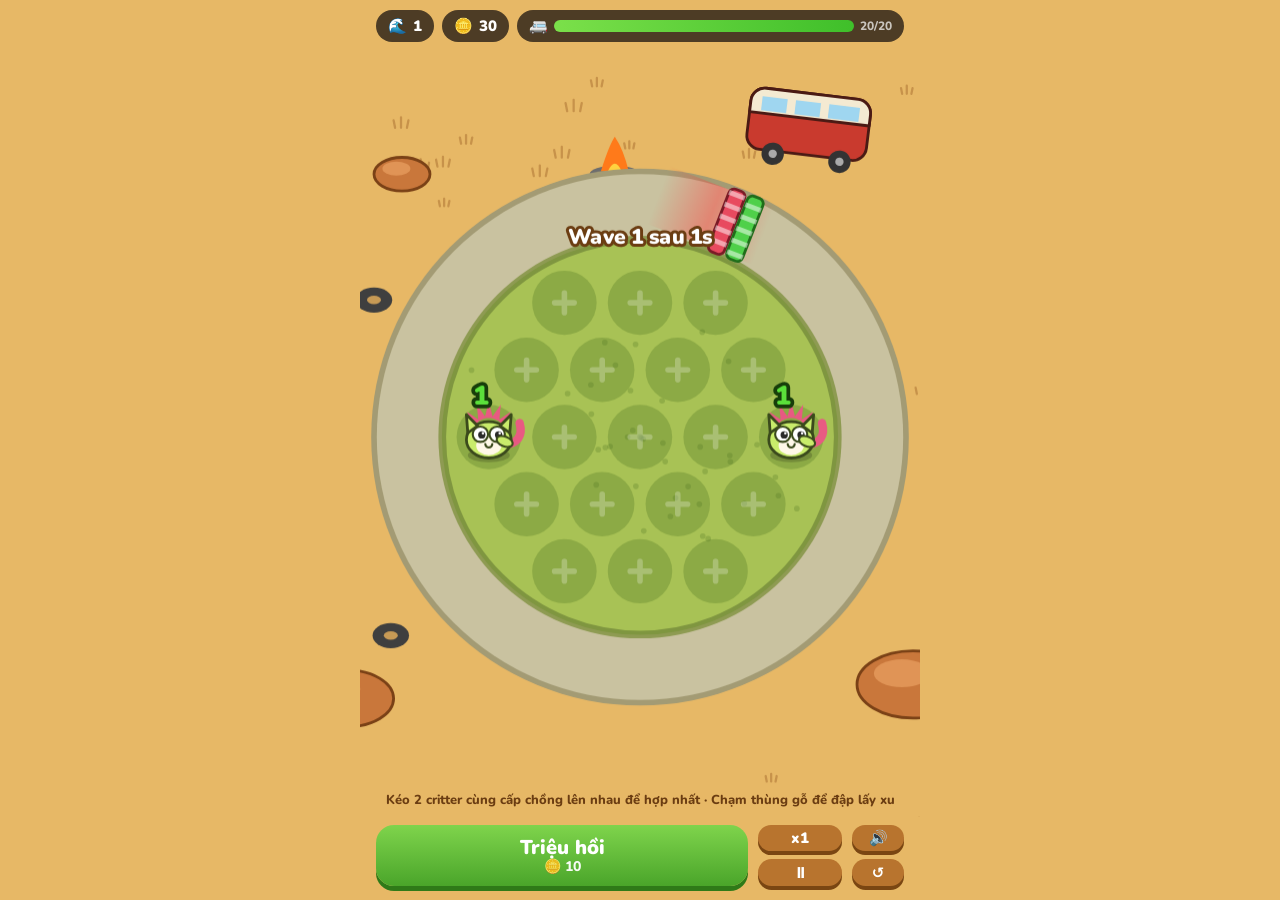
==== game/critter-defense.html @ efd1712e "Add Critter Defense merge tower-defense game Co-Authored-By: Claude Opus 5.5 <noreply@anthropic.com>" ====
<!doctype html>
<html lang="vi">
<head>
<meta charset="UTF-8" />
<meta name="viewport" content="width=device-width, initial-scale=1.0, maximum-scale=1.0, user-scalable=no" />
<title>Critter Defense</title>
<link rel="preconnect" href="https://fonts.googleapis.com">
<link rel="preconnect" href="https://fonts.gstatic.com" crossorigin>
<link href="https://fonts.googleapis.com/css2?family=Nunito:wght@700;800;900&display=swap" rel="stylesheet">
<style>
:root{
  --sand:#e7b866; --ink:#2b2118; --panel:#fff6e3; --green:#5fbf3a; --green-d:#3e8f22;
  --red:#e2474f; --gold:#ffcf3f; color-scheme:light;
}
*{box-sizing:border-box; -webkit-tap-highlight-color:transparent}
html,body{margin:0; height:100%; overflow:hidden; background:var(--sand); color:var(--ink);
  font-family:'Nunito',system-ui,-apple-system,'Segoe UI',sans-serif; user-select:none; -webkit-user-select:none}
#app{display:flex; flex-direction:column; height:100%; max-width:560px; margin:0 auto}
header{display:flex; align-items:center; gap:8px; padding:10px 16px 6px}
.pill{background:rgba(43,33,24,.82); color:#fff; border-radius:999px; padding:6px 12px;
  font-weight:900; font-size:15px; display:flex; align-items:center; gap:6px; white-space:nowrap}
.pill small{font-weight:800; opacity:.7; font-size:12px}
.gate{flex:1; min-width:0}
.bar{height:12px; flex:1; border-radius:6px; background:#5b2328; overflow:hidden; min-width:40px}
.bar i{display:block; height:100%; background:linear-gradient(90deg,#7be04a,#3fbf2a); transition:width .2s}
.iconbtn{border:0; background:rgba(43,33,24,.82); color:#fff; font:inherit; font-weight:900; font-size:15px;
  border-radius:999px; height:34px; min-width:40px; padding:0 10px; cursor:pointer}
#wrap{flex:1; position:relative; min-height:0}
canvas{position:absolute; inset:0; width:100%; height:100%; touch-action:none; display:block}
#banner{position:absolute; left:0; right:0; top:8px; text-align:center; pointer-events:none;
  font-weight:900; font-size:26px; color:#fff; text-shadow:0 3px 0 #6b3d12, 0 0 12px rgba(0,0,0,.25);
  opacity:0; transition:opacity .3s}
footer{display:flex; gap:10px; padding:8px 16px 14px; align-items:stretch}
#summon{flex:1; border:0; border-radius:18px; padding:12px; cursor:pointer; font:inherit; color:#fff;
  background:linear-gradient(#7fd44c,#4aa52a); box-shadow:0 5px 0 #2f7a18; font-weight:900; font-size:20px;
  display:flex; flex-direction:column; align-items:center; line-height:1.1}
#summon small{font-size:14px; font-weight:800; opacity:.95}
#summon:active{transform:translateY(3px); box-shadow:0 2px 0 #2f7a18}
#summon:disabled{filter:grayscale(.7) brightness(.9); cursor:not-allowed}
.side{display:flex; flex-direction:column; gap:8px; width:84px}
.side button{flex:1; border:0; border-radius:14px; font:inherit; font-weight:900; font-size:15px; color:#fff;
  background:#b8742e; box-shadow:0 4px 0 #7a4612; cursor:pointer}
.side button:active{transform:translateY(2px); box-shadow:0 2px 0 #7a4612}
#over{position:absolute; inset:0; display:none; align-items:center; justify-content:center; background:rgba(30,18,8,.55)}
#over .card{background:var(--panel); border-radius:22px; padding:24px 28px; text-align:center; max-width:300px;
  box-shadow:0 8px 0 #b8742e}
#over h2{margin:0 0 6px; font-size:28px}
#over p{margin:4px 0; font-weight:800}
#over button{margin-top:14px; border:0; border-radius:14px; padding:12px 24px; font:inherit; font-weight:900;
  font-size:18px; color:#fff; background:linear-gradient(#7fd44c,#4aa52a); box-shadow:0 4px 0 #2f7a18; cursor:pointer}
#help{position:absolute; left:16px; right:16px; bottom:8px; text-align:center; font-weight:800; font-size:13px;
  color:#6b3d12; pointer-events:none}
</style>
</head>
<body>
<div id="app">
  <header>
    <div class="pill">🌊 <span id="wave">1</span></div>
    <div class="pill">🪙 <span id="coins">0</span></div>
    <div class="pill gate">🚐 <div class="bar"><i id="gatebar"></i></div><small id="gatetxt"></small></div>
  </header>
  <div id="wrap">
    <canvas id="cv"></canvas>
    <div id="banner"></div>
    <div id="help">Kéo 2 critter cùng cấp chồng lên nhau để hợp nhất · Chạm thùng gỗ để đập lấy xu</div>
    <div id="over"><div class="card">
      <h2>Thua rồi! 🧟</h2>
      <p>Trụ được tới wave <span id="ow">1</span></p>
      <p>Kỷ lục: wave <span id="ob">1</span></p>
      <button id="again">Chơi lại</button>
    </div></div>
  </div>
  <footer>
    <button id="summon">Triệu hồi<small>🪙 <span id="cost">10</span></small></button>
    <div class="side">
      <button id="speed">x1</button>
      <button id="pause">⏸</button>
    </div>
    <div class="side" style="width:52px">
      <button id="sound">🔊</button>
      <button id="restart" title="Chơi lại">↺</button>
    </div>
  </footer>
</div>
<script>
(() => {
// ---------- world layout ----------
const W = 400, H = 430, CX = 200, CY = 218;
const TR = 166, TW = 44, GR = 140;            // track radius / width, grass radius
const A0 = -Math.PI / 2 - 0.05;               // zombies enter here (top, left of gate)
const LAP = TR * (2 * Math.PI - 0.42);        // distance until they reach the gate
const GATE_A = A0 - LAP / TR;
const SLOT_R = 23, MAXL = 15;
const SLOTS = [];
[3, 4, 5, 4, 3].forEach((n, r) => {
  for (let i = 0; i < n; i++) SLOTS.push({ x: CX + (i - (n - 1) / 2) * 54, y: CY + (r - 2) * 48 });
});

const cv = document.getElementById('cv'), ctx = cv.getContext('2d');
const $ = id => document.getElementById(id);
let scale = 1, ox = 0, oy = 0, dpr = 1;

function resize() {
  const r = $('wrap').getBoundingClientRect();
  dpr = Math.min(window.devicePixelRatio || 1, 2);
  cv.width = r.width * dpr; cv.height = r.height * dpr;
  scale = Math.min(r.width / W, r.height / H);
  ox = (r.width - W * scale) / 2; oy = (r.height - H * scale) / 2;
}
window.addEventListener('resize', resize);

// ---------- decorations (static) ----------
const rnd = (a, b) => a + Math.random() * (b - a);
const tufts = [];
for (let i = 0; i < 160; i++) {
  const x = rnd(-250, 650), y = rnd(-350, 780);
  if (Math.hypot(x - CX, y - CY) < TR + TW / 2 + 8) continue;
  tufts.push({ x, y, s: rnd(.7, 1.2) });
}
const grassDots = [];
for (let i = 0; i < 40; i++) {
  const a = rnd(0, 7), d = rnd(0, GR - 10);
  grassDots.push({ x: CX + Math.cos(a) * d, y: CY + Math.sin(a) * d });
}

// ---------- sound ----------
let actx = null, muted = false;
try { muted = localStorage.getItem('cd-muted') === '1'; } catch (e) {}
function beep(f, dur = .08, type = 'square', vol = .05, slide = 0) {
  if (muted) return;
  try {
    actx = actx || new (window.AudioContext || window.webkitAudioContext)();
    const o = actx.createOscillator(), g = actx.createGain(), t = actx.currentTime;
    o.type = type; o.frequency.setValueAtTime(f, t);
    if (slide) o.frequency.exponentialRampToValueAtTime(Math.max(40, f + slide), t + dur);
    g.gain.setValueAtTime(vol, t); g.gain.exponentialRampToValueAtTime(.0001, t + dur);
    o.connect(g).connect(actx.destination); o.start(t); o.stop(t + dur);
  } catch (e) {}
}

// ---------- state ----------
let S, best = 0;
try { best = +localStorage.getItem('cd-best') || 0; } catch (e) {}

function newGame() {
  S = {
    wave: 0, coins: 30, gate: 20, gateMax: 20, summons: 0, grid: Array(SLOTS.length).fill(null),
    zombies: [], leeks: [], parts: [], texts: [], queue: [], spawnT: 0, breakT: 2, over: false,
    paused: false, speed: S ? S.speed : 1, shake: 0, time: 0
  };
  // two starter critters
  S.grid[7] = critter(1); S.grid[11] = critter(1);
  $('over').style.display = 'none';
  $('pause').textContent = '⏸';
  hud();
}
const critter = lvl => ({ type: 'c', lvl, cd: rnd(0, .5), bounce: 0, throwT: 0, pop: 1 });
const summonCost = () => 10 + S.summons * 3;
const critDmg = l => Math.round(Math.pow(2.25, l - 1));
const critRate = l => Math.max(.4, .85 - .03 * l);
const critRange = l => 175 + l * 6;

function fmt(n) {
  n = Math.ceil(n);
  if (n < 1000) return '' + n;
  if (n < 1e6) return (n / 1000).toFixed(n < 1e4 ? 1 : 0).replace(/\.0$/, '') + 'K';
  return (n / 1e6).toFixed(1).replace(/\.0$/, '') + 'M';
}

// ---------- waves ----------
function zHp(w) { return Math.max(1, Math.round(1 + (w - 1) * 1.1 + .12 * w * w + Math.pow(1.12, w) - 1.12)); }
function makeZombie(kind, w) {
  const h = zHp(w);
  const k = {
    walk: { hp: h, spd: 38, r: 1, gold: 1 },
    run: { hp: Math.ceil(h * .7), spd: 62, r: .95, gold: 1 },
    tank: { hp: h * 3, spd: 27, r: 1.15, gold: 3 },
    boss: { hp: h * 16, spd: 20, r: 1.6, gold: 15 }
  }[kind];
  return { kind, hp: k.hp, max: k.hp, pend: 0, spd: k.spd, d: 0, r: k.r, flash: 0, step: rnd(0, 6),
    gold: Math.max(1, Math.round(k.gold * (1 + h * .45))), dmg: kind === 'boss' ? 6 : kind === 'tank' ? 2 : 1 };
}
function startWave() {
  S.wave++;
  const w = S.wave, n = Math.min(6 + w * 2, 44), q = [];
  for (let i = 0; i < n; i++) {
    let k = 'walk';
    const r = Math.random();
    if (w >= 2 && r < .28) k = 'run';
    else if (w >= 3 && r < .28 + Math.min(.25, w * .02)) k = 'tank';
    q.push(k);
  }
  if (w % 5 === 0) q.push('boss');
  S.queue = q; S.spawnT = 0;
  // maybe a barrel
  if (w >= 2 && Math.random() < .45 && !S.grid.some(c => c && c.type === 'b')) {
    const empty = S.grid.map((c, i) => c ? -1 : i).filter(i => i >= 0);
    if (empty.length > 2) {
      const i = empty[Math.floor(Math.random() * empty.length)];
      const hp = 4 + w;
      S.grid[i] = { type: 'b', hp, max: hp, gold: 8 + w * 4, shake: 0, pop: 1 };
    }
  }
  banner(w % 5 === 0 ? `Wave ${w} · BOSS!` : `Wave ${w}`);
  hud();
}
let bannerT = 0;
function banner(t) { $('banner').textContent = t; $('banner').style.opacity = 1; bannerT = 1.6; }

// ---------- geometry ----------
function zPos(z) {
  const a = A0 - z.d / TR;
  const lane = Math.sin(z.step * .7) * 3;
  return { x: CX + Math.cos(a) * (TR + lane), y: CY + Math.sin(a) * (TR + lane), a };
}
function slotAt(x, y) {
  for (let i = 0; i < SLOTS.length; i++) if (Math.hypot(SLOTS[i].x - x, SLOTS[i].y - y) < SLOT_R + 6) return i;
  return -1;
}

// ---------- update ----------
function update(dt) {
  S.time += dt;
  if (bannerT > 0 && (bannerT -= dt) <= 0) $('banner').style.opacity = 0;
  if (S.shake > 0) S.shake = Math.max(0, S.shake - dt * 20);

  // waves
  if (S.queue.length) {
    S.spawnT -= dt;
    if (S.spawnT <= 0) {
      const k = S.queue.shift();
      S.zombies.push(makeZombie(k, S.wave));
      S.spawnT = Math.max(.42, 1.05 - S.wave * .02) * (k === 'tank' || k === 'boss' ? 1.5 : 1);
    }
  } else if (!S.zombies.length) {
    if (S.breakT <= 0) S.breakT = S.wave === 0 ? 2 : 3;
    S.breakT -= dt;
    if (S.breakT <= 0) startWave();
  }

  // zombies
  for (const z of S.zombies) {
    z.d += z.spd * dt; z.step += dt * z.spd / 9; z.flash = Math.max(0, z.flash - dt * 6);
    if (z.d >= LAP) {
      z.dead = true; S.gate -= z.dmg; S.shake = 6; beep(90, .25, 'sawtooth', .07, -40);
      const p = zPos(z); text(p.x, p.y - 20, '-' + z.dmg + '♥', '#ff5560');
      if (S.gate <= 0) { S.gate = 0; gameOver(); }
      hud();
    }
  }

  // keep them in a queue instead of stacking on top of each other
  S.zombies.sort((a, b) => b.d - a.d);
  for (let i = 1; i < S.zombies.length; i++) {
    const a = S.zombies[i - 1], z = S.zombies[i];
    if (!a.dead) z.d = Math.min(z.d, a.d - 13 * (a.r + z.r));
  }

  // critters
  S.grid.forEach((c, i) => {
    if (!c) return;
    c.pop = Math.max(0, c.pop - dt * 3);
    if (c.type === 'b') { c.shake = Math.max(0, c.shake - dt * 8); return; }
    c.bounce = Math.max(0, c.bounce - dt * 5); c.throwT = Math.max(0, c.throwT - dt * 4);
    if (drag && drag.from === i) return;
    c.cd -= dt;
    if (c.cd > 0) return;
    const s = SLOTS[i], rg = critRange(c.lvl);
    let best = null;
    for (const z of S.zombies) {
      if (z.dead || z.hp - z.pend <= 0) continue;
      const p = zPos(z);
      if (Math.hypot(p.x - s.x, p.y - s.y) > rg) continue;
      if (!best || z.d > best.d) best = z;
    }
    if (!best) { c.cd = .1; return; }
    const dmg = critDmg(c.lvl);
    best.pend += dmg;
    S.leeks.push({ x: s.x + 10, y: s.y - 14, t: best, dmg, rot: rnd(0, 6), lvl: c.lvl, tx: 0, ty: 0 });
    c.cd = critRate(c.lvl); c.throwT = 1; c.bounce = 1;
    beep(520 + c.lvl * 30, .04, 'triangle', .025);
  });

  // leeks
  for (const l of S.leeks) {
    if (!l.t.dead) { const p = zPos(l.t); l.tx = p.x; l.ty = p.y - 14 * l.t.r; }
    const dx = l.tx - l.x, dy = l.ty - l.y, d = Math.hypot(dx, dy), v = 460 * dt;
    l.rot += dt * 16;
    if (d <= v + 6) {
      l.done = true;
      if (!l.t.dead) hit(l.t, l.dmg);
    } else { l.x += dx / d * v; l.y += dy / d * v; }
  }

  // particles & texts
  for (const p of S.parts) { p.x += p.vx * dt; p.y += p.vy * dt; p.vy += 300 * dt; p.life -= dt; }
  for (const t of S.texts) { t.y -= 30 * dt; t.life -= dt; }

  S.zombies = S.zombies.filter(z => !z.dead);
  S.leeks = S.leeks.filter(l => !l.done);
  S.parts = S.parts.filter(p => p.life > 0);
  S.texts = S.texts.filter(t => t.life > 0);
}

function hit(z, dmg) {
  z.pend -= dmg; z.hp -= dmg; z.flash = 1;
  const p = zPos(z);
  if (z.hp <= 0) {
    z.dead = true;
    S.coins += z.gold;
    text(p.x, p.y - 30 * z.r, '+' + fmt(z.gold), '#ffd23f');
    burst(p.x, p.y - 12, z.kind === 'boss' ? 26 : 12, ['#6fc2ad', '#8fd6c4', '#ffffff', '#ffd23f']);
    beep(z.kind === 'boss' ? 160 : 300, .12, 'square', .05, 300);
    hud();
  } else beep(200, .03, 'square', .02);
}
function burst(x, y, n, cols) {
  for (let i = 0; i < n; i++) {
    const a = rnd(0, 7), s = rnd(60, 170);
    S.parts.push({ x, y, vx: Math.cos(a) * s, vy: Math.sin(a) * s - 80, life: rnd(.35, .7), c: cols[i % cols.length], r: rnd(2, 4.5) });
  }
}
function text(x, y, s, c) { S.texts.push({ x, y, s, c, life: .9 }); }

function gameOver() {
  S.over = true;
  if (S.wave > best) { best = S.wave; try { localStorage.setItem('cd-best', best); } catch (e) {} }
  $('ow').textContent = S.wave; $('ob').textContent = best;
  setTimeout(() => $('over').style.display = 'flex', 500);
}

// ---------- drawing helpers ----------
function circle(x, y, r, fill, stroke, lw) {
  ctx.beginPath(); ctx.arc(x, y, r, 0, Math.PI * 2);
  if (fill) { ctx.fillStyle = fill; ctx.fill(); }
  if (stroke) { ctx.lineWidth = lw || 2; ctx.strokeStyle = stroke; ctx.stroke(); }
}
function ell(x, y, rx, ry, fill, stroke, lw) {
  ctx.beginPath(); ctx.ellipse(x, y, rx, ry, 0, 0, Math.PI * 2);
  if (fill) { ctx.fillStyle = fill; ctx.fill(); }
  if (stroke) { ctx.lineWidth = lw || 2; ctx.strokeStyle = stroke; ctx.stroke(); }
}
function label(s, x, y, size, fill, stroke) {
  ctx.font = `900 ${size}px Nunito, system-ui, sans-serif`;
  ctx.textAlign = 'center'; ctx.textBaseline = 'middle';
  ctx.lineJoin = 'round'; ctx.lineWidth = size * .28; ctx.strokeStyle = stroke || '#1d1d1d';
  ctx.strokeText(s, x, y); ctx.fillStyle = fill; ctx.fillText(s, x, y);
}

const LVL_COLORS = ['#c9ec6b', '#b6ef8f', '#8fe0d0', '#9cc8ff', '#c6a8ff', '#ffa8e0', '#ffc27a', '#ffe66b',
  '#ff8c7a', '#7fffd0', '#e0e0ff', '#ffd700', '#ff6bd5', '#6bf0ff', '#ffffff'];

function drawCritter(x, y, c, s = 1, held = false) {
  const col = LVL_COLORS[(c.lvl - 1) % LVL_COLORS.length];
  const b = c.bounce * 3, pop = 1 + c.pop * .35;
  ctx.save(); ctx.translate(x, y); ctx.scale(s * pop, s * pop);
  if (!held) ell(0, 13, 15, 5, 'rgba(0,0,0,.18)');
  ctx.translate(0, -b);
  // tail
  ctx.beginPath(); ctx.moveTo(10, 6); ctx.quadraticCurveTo(26, 4, 22, -10);
  ctx.lineWidth = 6; ctx.strokeStyle = '#e85a82'; ctx.lineCap = 'round'; ctx.stroke();
  // spikes
  ctx.fillStyle = '#e85a82';
  for (let i = -2; i <= 2; i++) {
    ctx.beginPath(); const a = -Math.PI / 2 + i * .42;
    ctx.moveTo(Math.cos(a - .25) * 12, Math.sin(a - .25) * 12 - 2);
    ctx.lineTo(Math.cos(a) * 21, Math.sin(a) * 21 - 4);
    ctx.lineTo(Math.cos(a + .25) * 12, Math.sin(a + .25) * 12 - 2); ctx.fill();
  }
  // body
  ell(0, 2, 16, 13, col, '#3b4a1c', 2);
  ell(0, 6, 9, 7, '#fff8e8');
  // ears
  ctx.fillStyle = col; ctx.strokeStyle = '#3b4a1c'; ctx.lineWidth = 2;
  [-1, 1].forEach(d => { ctx.beginPath(); ctx.moveTo(d * 8, -8); ctx.lineTo(d * 16, -16); ctx.lineTo(d * 15, -3); ctx.closePath(); ctx.fill(); ctx.stroke(); });
  // eyes
  [-6, 6].forEach(ex => { circle(ex, -2, 5.5, '#fff', '#3b4a1c', 1.5); circle(ex + 1, -1.5, 2.6, '#2a2a2a'); circle(ex + 1.8, -2.6, .9, '#fff'); });
  // mouth
  ctx.beginPath(); ctx.arc(0, 5, 2.5, 0, Math.PI); ctx.lineWidth = 1.5; ctx.strokeStyle = '#3b4a1c'; ctx.stroke();
  // arm throwing
  const arm = c.throwT;
  ctx.save(); ctx.translate(16, 5); ctx.rotate(-1.2 + arm * 1.8);
  ell(0, -5, 3.5, 6, col, '#3b4a1c', 1.5); ctx.restore();
  ctx.restore();
  label(c.lvl, x - 6 * s, y - 28 * s - b, 19 * s, '#5be03a', '#173d0a');
}

function drawLeek(x, y, rot, s = 1) {
  ctx.save(); ctx.translate(x, y); ctx.rotate(rot); ctx.scale(s, s);
  ctx.fillStyle = '#fbfbf0'; ctx.strokeStyle = '#9aa58a'; ctx.lineWidth = 1;
  ctx.beginPath(); ctx.roundRect(-11, -2.5, 13, 5, 2.5); ctx.fill(); ctx.stroke();
  ctx.fillStyle = '#7cc644';
  ctx.beginPath(); ctx.moveTo(1, -2.5); ctx.lineTo(13, -6); ctx.lineTo(10, 0); ctx.lineTo(13, 5); ctx.lineTo(1, 2.5); ctx.fill();
  ctx.restore();
}

function drawZombie(z) {
  const p = zPos(z), r = z.r, wob = Math.sin(z.step) * 2;
  ctx.save(); ctx.translate(p.x, p.y); ctx.scale(r, r);
  ell(0, 12, 12, 4, 'rgba(0,0,0,.2)');
  const legA = Math.sin(z.step) * 3;
  // legs
  ctx.fillStyle = z.kind === 'tank' ? '#9ab8d8' : '#2e2a2a';
  ctx.fillRect(-6 + legA, 2, 5, 10); ctx.fillRect(1 - legA, 2, 5, 10);
  // body
  let shirt = '#f2f2f2';
  if (z.kind === 'tank') shirt = '#c7dcf0';
  if (z.kind === 'boss') shirt = '#7a3b8f';
  ctx.fillStyle = shirt; ctx.strokeStyle = '#333'; ctx.lineWidth = 1.5;
  ctx.beginPath(); ctx.roundRect(-8, -12, 16, 16, 4); ctx.fill(); ctx.stroke();
  if (z.kind === 'tank') { ctx.strokeStyle = '#6f93b8'; ctx.lineWidth = 1.5; for (let i = -5; i <= 5; i += 4) { ctx.beginPath(); ctx.moveTo(i, -11); ctx.lineTo(i, 3); ctx.stroke(); } }
  if (z.kind === 'walk') { ctx.fillStyle = '#b8323a'; ctx.fillRect(-1, -11, 2, 8); }
  if (z.kind === 'run') { ctx.fillStyle = '#7a4b22'; ctx.strokeStyle = '#3d2410'; ctx.beginPath(); ctx.roundRect(-11, -14, 8, 14, 3); ctx.fill(); ctx.stroke(); }
  // arms reaching
  ctx.fillStyle = '#5fae9b'; ctx.fillRect(6, -9 + wob * .5, 9, 4); ctx.fillRect(-15, -8 - wob * .5, 9, 4);
  // head
  const hy = -21 + wob * .3;
  circle(0, hy, 11, z.kind === 'boss' ? '#6f9e5a' : '#5fae9b', '#24453c', 2);
  if (z.kind === 'run') {
    ctx.fillStyle = '#ffd83a'; ctx.strokeStyle = '#a77d00'; ctx.lineWidth = 1;
    ctx.beginPath(); ctx.moveTo(-11, hy - 4);
    for (let i = 0; i <= 6; i++) ctx.lineTo(-11 + i * 3.7, hy - (i % 2 ? 20 : 8));
    ctx.lineTo(11, hy - 4); ctx.closePath(); ctx.fill(); ctx.stroke();
  }
  if (z.kind === 'boss') {
    ctx.fillStyle = '#ffd23f'; ctx.strokeStyle = '#8a6400'; ctx.lineWidth = 1;
    ctx.beginPath(); ctx.moveTo(-8, hy - 9); ctx.lineTo(-8, hy - 17); ctx.lineTo(-4, hy - 12); ctx.lineTo(0, hy - 19);
    ctx.lineTo(4, hy - 12); ctx.lineTo(8, hy - 17); ctx.lineTo(8, hy - 9); ctx.closePath(); ctx.fill(); ctx.stroke();
  }
  const eye = z.kind === 'boss' ? '#ff4040' : '#fff8c8';
  circle(-4.5, hy - 2, 4, eye, '#24453c', 1); circle(4.5, hy - 2, 4, eye, '#24453c', 1);
  circle(-4, hy - 1.5, 1.6, '#222'); circle(5, hy - 1.5, 1.6, '#222');
  ell(0, hy + 5.5, 3.5, 3 + Math.abs(wob) * .5, '#5a1a22');
  if (z.flash > 0) { ctx.globalAlpha = z.flash * .7; circle(0, hy, 11, '#fff'); ctx.fillStyle = '#fff'; ctx.fillRect(-8, -12, 16, 16); ctx.globalAlpha = 1; }
  ctx.restore();
  label(fmt(z.hp), p.x, p.y - 42 * r, z.kind === 'boss' ? 20 : 17, '#fff', '#1d1d1d');
}

function drawBarrel(s, c) {
  const sh = Math.sin(c.shake * 20) * c.shake * 3, pop = 1 + c.pop * .3;
  ctx.save(); ctx.translate(s.x + sh, s.y); ctx.scale(pop, pop);
  ell(0, 14, 15, 5, 'rgba(0,0,0,.2)');
  ctx.fillStyle = '#d98a2b'; ctx.strokeStyle = '#6b3a10'; ctx.lineWidth = 2;
  ctx.beginPath(); ctx.moveTo(-14, -16); ctx.quadraticCurveTo(-19, 0, -14, 14); ctx.lineTo(14, 14);
  ctx.quadraticCurveTo(19, 0, 14, -16); ctx.closePath(); ctx.fill(); ctx.stroke();
  ell(0, -16, 14, 4.5, '#b86d1c', '#6b3a10', 2);
  ctx.strokeStyle = '#555'; ctx.lineWidth = 3;
  [-8, 7].forEach(yy => { ctx.beginPath(); ctx.moveTo(-16.5, yy); ctx.lineTo(16.5, yy); ctx.stroke(); });
  ctx.restore();
  label(fmt(c.hp), s.x + 4, s.y - 2, 22, '#fff', '#1d1d1d');
}

function drawWorld() {
  // track
  circle(CX, CY, TR + TW / 2 + 4, '#a39b74');
  circle(CX, CY, TR + TW / 2, '#c9c2a0');
  circle(CX, CY, TR - TW / 2, '#8e9b52');
  circle(CX, CY, GR, '#a8c255', '#7f9640', 3);
  for (const d of grassDots) circle(d.x, d.y, 2, 'rgba(70,110,30,.25)');
  // gate (end) + entry marker
  const gx = CX + Math.cos(GATE_A) * TR, gy = CY + Math.sin(GATE_A) * TR;
  ctx.save(); ctx.translate(gx, gy); ctx.rotate(GATE_A + Math.PI / 2);
  const glow = ctx.createLinearGradient(-50, 0, 30, 0);
  glow.addColorStop(0, 'rgba(255,60,60,0)'); glow.addColorStop(.5, 'rgba(255,60,60,.45)'); glow.addColorStop(1, 'rgba(255,60,60,0)');
  ctx.fillStyle = glow; ctx.fillRect(-50, -TW / 2, 80, TW);
  const ratio = S.gate / S.gateMax;
  ctx.fillStyle = '#e84a5f'; ctx.strokeStyle = '#7a1a26'; ctx.lineWidth = 2;
  ctx.beginPath(); ctx.roundRect(-4, -TW / 2 - 2, 12, TW + 4, 4); ctx.fill(); ctx.stroke();
  ctx.fillStyle = '#4fd04a'; ctx.strokeStyle = '#1f6d1a';
  ctx.beginPath(); ctx.roundRect(10, -TW / 2 - 2, 12, TW + 4, 4); ctx.fill(); ctx.stroke();
  ctx.fillStyle = 'rgba(255,255,255,.5)';
  for (let i = -TW / 2; i < TW / 2; i += 9) { ctx.fillRect(-4, i, 12, 3.5); ctx.fillRect(10, i + 4, 12, 3.5); }
  ctx.fillStyle = 'rgba(0,0,0,.35)'; ctx.fillRect(10, -TW / 2 - 2, 12, (TW + 4) * (1 - ratio));
  ctx.restore();
  // slots
  SLOTS.forEach((s, i) => {
    let col = 'rgba(70,110,30,.28)';
    if (drag && i !== drag.from) {
      const c = S.grid[i], hc = S.grid[drag.from];
      if (c && c.type === 'c' && hc && c.lvl === hc.lvl && c.lvl < MAXL) col = 'rgba(255,240,90,.75)';
    }
    circle(s.x, s.y, SLOT_R, col);
    ctx.strokeStyle = 'rgba(255,255,255,.25)'; ctx.lineWidth = 4;
    ctx.beginPath(); ctx.moveTo(s.x - 7, s.y); ctx.lineTo(s.x + 7, s.y); ctx.moveTo(s.x, s.y - 7); ctx.lineTo(s.x, s.y + 7); ctx.stroke();
  });
}

function drawDecor() {
  // campfire
  const fx = 182, fy = 22;
  ell(fx, fy + 8, 18, 6, '#6d6d6d');
  const fl = Math.sin(S.time * 12) * 2;
  ctx.fillStyle = '#ff7a1a'; ctx.beginPath(); ctx.moveTo(fx - 10, fy + 6); ctx.quadraticCurveTo(fx - 4, fy - 12 - fl, fx, fy - 18 - fl);
  ctx.quadraticCurveTo(fx + 6, fy - 10, fx + 10, fy + 6); ctx.fill();
  ctx.fillStyle = '#ffd23f'; ctx.beginPath(); ctx.moveTo(fx - 5, fy + 6); ctx.quadraticCurveTo(fx, fy - 6 + fl, fx + 5, fy + 6); ctx.fill();
  // van
  ctx.save(); ctx.translate(318, -10); ctx.rotate(.12);
  ctx.fillStyle = '#c93a2e'; ctx.strokeStyle = '#4a1a14'; ctx.lineWidth = 2;
  ctx.beginPath(); ctx.roundRect(-40, -18, 86, 44, 10); ctx.fill(); ctx.stroke();
  ctx.fillStyle = '#f4ead2'; ctx.beginPath(); ctx.roundRect(-40, -18, 86, 18, [10, 10, 0, 0]); ctx.fill(); ctx.stroke();
  ctx.fillStyle = '#9fd6f0'; ctx.fillRect(-32, -12, 18, 10); ctx.fillRect(-8, -12, 18, 10); ctx.fillRect(16, -12, 22, 10);
  circle(-20, 28, 8, '#333'); circle(28, 28, 8, '#333'); circle(-20, 28, 3, '#aaa'); circle(28, 28, 3, '#aaa');
  ctx.restore();
  // rocks & tyres
  [[-10, 405, 34], [395, 395, 40], [30, 30, 20]].forEach(([x, y, r]) => { ell(x, y, r, r * .6, '#c9773b', '#7a4116', 2); ell(x - r * .2, y - r * .2, r * .5, r * .25, '#e09456'); });
  [[22, 360], [10, 120]].forEach(([x, y]) => { ell(x, y, 13, 9, '#3f3f3f'); ell(x, y, 5, 3, '#c79a55'); });
}

function render() {
  const cw = cv.width, ch = cv.height;
  ctx.setTransform(1, 0, 0, 1, 0, 0);
  ctx.fillStyle = '#e7b866'; ctx.fillRect(0, 0, cw, ch);
  const sh = S.shake ? rnd(-S.shake, S.shake) : 0;
  ctx.setTransform(dpr * scale, 0, 0, dpr * scale, dpr * (ox + sh), dpr * oy);
  ctx.strokeStyle = 'rgba(160,100,40,.45)'; ctx.lineWidth = 1.6; ctx.lineCap = 'round';
  for (const t of tufts) {
    ctx.beginPath();
    ctx.moveTo(t.x - 4 * t.s, t.y); ctx.lineTo(t.x - 5 * t.s, t.y - 5 * t.s);
    ctx.moveTo(t.x, t.y); ctx.lineTo(t.x, t.y - 7 * t.s);
    ctx.moveTo(t.x + 4 * t.s, t.y); ctx.lineTo(t.x + 5 * t.s, t.y - 5 * t.s); ctx.stroke();
  }
  drawDecor();
  drawWorld();
  // entities sorted by y
  const ents = [];
  S.grid.forEach((c, i) => { if (c && !(drag && drag.from === i)) ents.push({ y: SLOTS[i].y, f: () => c.type === 'c' ? drawCritter(SLOTS[i].x, SLOTS[i].y, c) : drawBarrel(SLOTS[i], c) }); });
  for (const z of S.zombies) { const p = zPos(z); ents.push({ y: p.y, f: () => drawZombie(z) }); }
  ents.sort((a, b) => a.y - b.y).forEach(e => e.f());
  for (const l of S.leeks) drawLeek(l.x, l.y, l.rot, 1 + Math.min(l.lvl, 8) * .06);
  for (const p of S.parts) { ctx.globalAlpha = Math.min(1, p.life * 2); circle(p.x, p.y, p.r, p.c); }
  ctx.globalAlpha = 1;
  for (const t of S.texts) { ctx.globalAlpha = Math.min(1, t.life * 2); label(t.s, t.x, t.y, 16, t.c, '#3a2410'); }
  ctx.globalAlpha = 1;
  if (drag) {
    const c = S.grid[drag.from];
    if (c) drawCritter(drag.x, drag.y - 10, c, 1.15, true);
  }
  // break countdown
  if (!S.queue.length && !S.zombies.length && S.breakT > 0 && !S.over) {
    label('Wave ' + (S.wave + 1) + ' sau ' + Math.ceil(S.breakT) + 's', CX, CY - GR - 2 + 0, 0.1 + 15, '#fff', '#6b3d12');
  }
  if (S.paused && !S.over) label('TẠM DỪNG', CX, CY, 34, '#fff', '#6b3d12');
}

// ---------- input ----------
let drag = null;
function toWorld(e) {
  const r = cv.getBoundingClientRect();
  return { x: (e.clientX - r.left - ox) / scale, y: (e.clientY - r.top - oy) / scale };
}
cv.addEventListener('pointerdown', e => {
  if (S.over || S.paused) return;
  const p = toWorld(e), i = slotAt(p.x, p.y);
  if (i < 0 || !S.grid[i]) return;
  const c = S.grid[i];
  if (c.type === 'b') {
    c.hp--; c.shake = 1; beep(150, .06, 'square', .05);
    burst(SLOTS[i].x, SLOTS[i].y - 10, 4, ['#d98a2b', '#8a4e16']);
    if (c.hp <= 0) {
      S.grid[i] = null; S.coins += c.gold;
      text(SLOTS[i].x, SLOTS[i].y - 24, '+' + fmt(c.gold), '#ffd23f');
      burst(SLOTS[i].x, SLOTS[i].y - 6, 18, ['#d98a2b', '#8a4e16', '#ffd23f']);
      beep(500, .2, 'triangle', .06, 500); hud();
    }
    return;
  }
  drag = { from: i, x: p.x, y: p.y };
  cv.setPointerCapture(e.pointerId);
});
cv.addEventListener('pointermove', e => { if (drag) { const p = toWorld(e); drag.x = p.x; drag.y = p.y; } });
function endDrag(e) {
  if (!drag) return;
  const from = drag.from, c = S.grid[from];
  const p = toWorld(e), j = slotAt(p.x, p.y);
  drag = null;
  if (!c || j < 0 || j === from) return;
  const t = S.grid[j];
  if (!t) { S.grid[j] = c; S.grid[from] = null; c.pop = .4; }
  else if (t.type === 'c' && t.lvl === c.lvl && t.lvl < MAXL) {
    t.lvl++; t.pop = 1; S.grid[from] = null;
    burst(SLOTS[j].x, SLOTS[j].y - 8, 16, ['#ffe66b', '#ffffff', LVL_COLORS[(t.lvl - 1) % LVL_COLORS.length]]);
    text(SLOTS[j].x, SLOTS[j].y - 40, 'LV ' + t.lvl + '!', '#5be03a');
    beep(440, .08, 'triangle', .06); setTimeout(() => beep(660, .08, 'triangle', .06), 70); setTimeout(() => beep(880, .12, 'triangle', .06), 140);
  } else if (t.type === 'c') { S.grid[j] = c; S.grid[from] = t; c.pop = t.pop = .4; }
}
cv.addEventListener('pointerup', endDrag);
cv.addEventListener('pointercancel', () => drag = null);

// ---------- buttons / hud ----------
function hud() {
  $('wave').textContent = Math.max(1, S.wave);
  $('coins').textContent = fmt(S.coins);
  $('cost').textContent = fmt(summonCost());
  $('gatebar').style.width = (S.gate / S.gateMax * 100) + '%';
  $('gatetxt').textContent = S.gate + '/' + S.gateMax;
  $('summon').disabled = S.coins < summonCost() || !S.grid.some(c => !c) || S.over;
}
$('summon').onclick = () => {
  const cost = summonCost();
  const empty = S.grid.map((c, i) => c ? -1 : i).filter(i => i >= 0);
  if (S.coins < cost || !empty.length || S.over) return;
  S.coins -= cost; S.summons++;
  const i = empty[Math.floor(Math.random() * empty.length)];
  const lvl = Math.random() < .1 ? 2 : 1;
  S.grid[i] = critter(lvl);
  burst(SLOTS[i].x, SLOTS[i].y, 10, ['#ffffff', '#c9ec6b']);
  if (lvl === 2) text(SLOTS[i].x, SLOTS[i].y - 40, 'May mắn!', '#ffe66b');
  beep(700, .1, 'triangle', .05, 300);
  hud();
};
$('speed').onclick = () => { S.speed = S.speed === 1 ? 2 : S.speed === 2 ? 3 : 1; $('speed').textContent = 'x' + S.speed; };
$('pause').onclick = () => { if (S.over) return; S.paused = !S.paused; $('pause').textContent = S.paused ? '▶' : '⏸'; };
$('sound').onclick = () => { muted = !muted; $('sound').textContent = muted ? '🔇' : '🔊'; try { localStorage.setItem('cd-muted', muted ? '1' : '0'); } catch (e) {} };
$('sound').textContent = muted ? '🔇' : '🔊';
$('again').onclick = newGame;
$('restart').onclick = () => { if (S.over || confirm('Chơi lại từ đầu?')) newGame(); };
document.addEventListener('visibilitychange', () => { if (document.hidden && S && !S.over && !S.paused) $('pause').click(); });

// ---------- loop ----------
let last = performance.now(), hudT = 0;
function frame(now) {
  let dt = Math.min(.05, (now - last) / 1000); last = now;
  if (!S.paused && !S.over) {
    const steps = S.speed;
    for (let k = 0; k < steps; k++) update(dt);
  } else if (S.over) {
    for (const p of S.parts) { p.x += p.vx * dt; p.y += p.vy * dt; p.life -= dt; }
  }
  if ((hudT += dt) > .25) { hudT = 0; hud(); }
  render();
  requestAnimationFrame(frame);
}
resize(); newGame(); requestAnimationFrame(frame);
})();
</script>
</body>
</html>
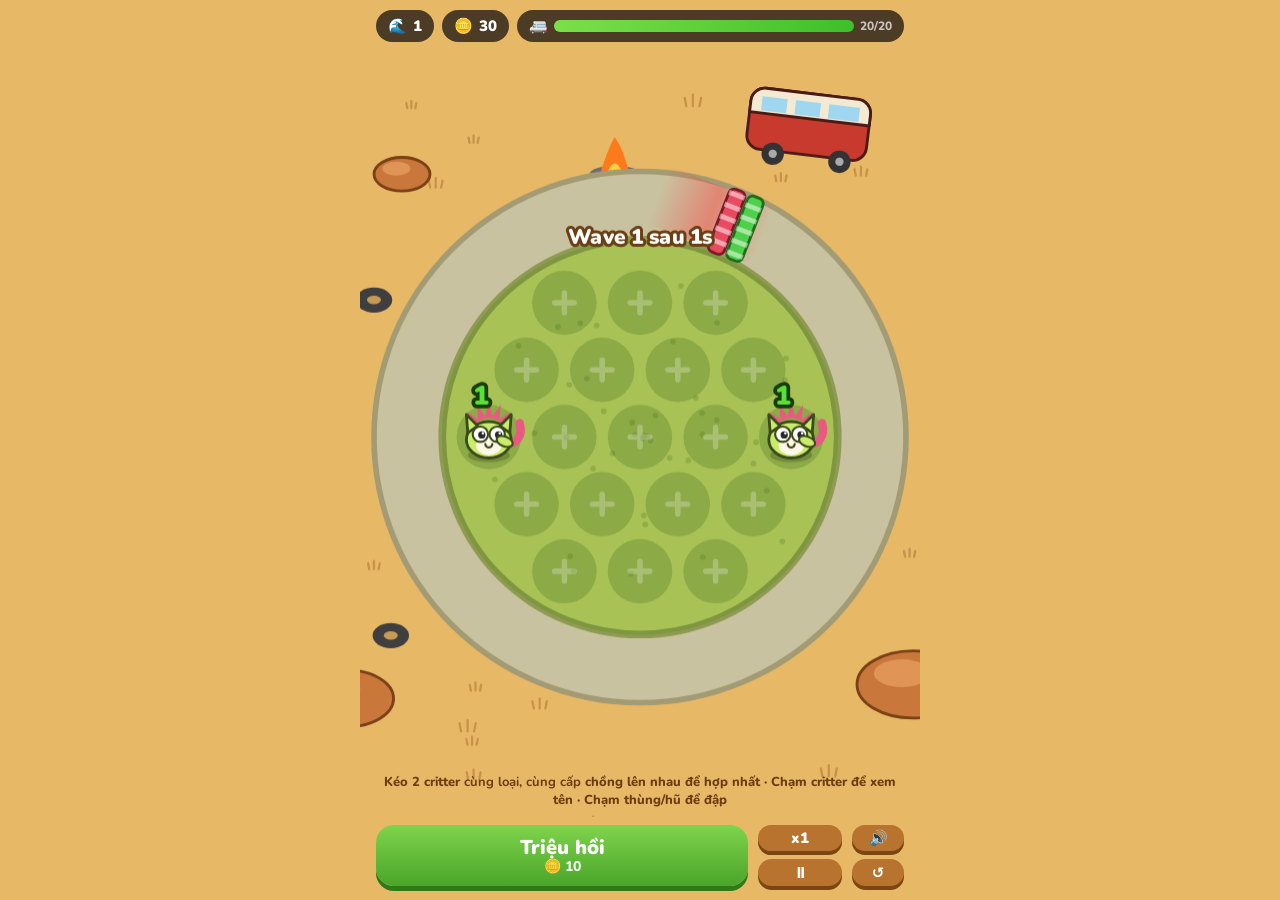
==== commit c1ed81ae: "Critter Defense: add 7 critter kinds, 9 zombie types and 5 rotating bosses - Critters: leek, chili (" ====
--- a/game/critter-defense.html
+++ b/game/critter-defense.html
@@ -62,7 +62,7 @@
   <div id="wrap">
     <canvas id="cv"></canvas>
     <div id="banner"></div>
-    <div id="help">Kéo 2 critter cùng cấp chồng lên nhau để hợp nhất · Chạm thùng gỗ để đập lấy xu</div>
+    <div id="help">Kéo 2 critter <b>cùng loại, cùng cấp</b> chồng lên nhau để hợp nhất · Chạm critter để xem tên · Chạm thùng/hũ để đập</div>
     <div id="over"><div class="card">
       <h2>Thua rồi! 🧟</h2>
       <p>Trụ được tới wave <span id="ow">1</span></p>
@@ -111,6 +111,14 @@
 
 // ---------- decorations (static) ----------
 const rnd = (a, b) => a + Math.random() * (b - a);
+const pick = a => a[Math.floor(Math.random() * a.length)];
+function wpick(keys, wf) {
+  let tot = 0; const ws = keys.map(k => { const w = Math.max(0, wf(k)); tot += w; return w; });
+  if (tot <= 0) return null;
+  let r = Math.random() * tot;
+  for (let i = 0; i < keys.length; i++) if ((r -= ws[i]) <= 0) return keys[i];
+  return keys[keys.length - 1];
+}
 const tufts = [];
 for (let i = 0; i < 160; i++) {
   const x = rnd(-250, 650), y = rnd(-350, 780);
@@ -138,6 +146,60 @@
   } catch (e) {}
 }
 
+// ---------- critter types ----------
+const TYPES = {
+  leek:   { vi: 'Hành Ném',   w: 30, unlock: 1, dmg: 1,   rate: 1,    range: 0,   accent: '#e85a82' },
+  chili:  { vi: 'Ớt Nổ',      w: 18, unlock: 1, dmg: .7,  rate: 1.3,  range: -10, accent: '#ff4a2a' },
+  ice:    { vi: 'Băng Tuyết', w: 14, unlock: 1, dmg: .4,  rate: .9,   range: 0,   accent: '#7fd8ff' },
+  durian: { vi: 'Sầu Riêng',  w: 12, unlock: 3, dmg: .35, rate: 1.25, range: 0,   accent: '#8a9a2a' },
+  piggy:  { vi: 'Heo Đất',    w: 8,  unlock: 3, dmg: 0,   rate: 0,    range: 0,   accent: '#ff9ac2' },
+  bolt:   { vi: 'Sấm Sét',    w: 10, unlock: 5, dmg: .75, rate: 1.15, range: -15, accent: '#ffd23f' },
+  drum:   { vi: 'Trống Hội',  w: 8,  unlock: 5, dmg: 0,   rate: 0,    range: 0,   accent: '#b5651d' },
+};
+const critDmg = l => Math.round(Math.pow(2.25, l - 1));
+const critRate = l => Math.max(.4, .85 - .03 * l);
+const critRange = l => 175 + l * 6;
+const tDmg = (k, l, buff = 0) => Math.max(1, Math.round(critDmg(l) * TYPES[k].dmg * (1 + buff)));
+const tRate = (k, l) => critRate(l) * TYPES[k].rate;
+const tRange = (k, l) => critRange(l) + TYPES[k].range;
+const critter = (lvl, kind = 'leek') => ({ type: 'c', kind, lvl, cd: rnd(0, .5), bounce: 0, throwT: 0, pop: 1, buff: 0, gen: 8, beat: 1, stun: 0, stunKind: 'daze' });
+function rollKind() {
+  const w = Math.max(1, S.wave);
+  return wpick(Object.keys(TYPES), k => TYPES[k].unlock <= w ? TYPES[k].w : 0);
+}
+
+// ---------- zombie types ----------
+const ZTYPES = {
+  walk:   { vi: 'Xác Sống',    hp: 1,   spd: 38, r: 1,    gold: 1,   dmg: 1, gap: 1,   cost: 1,   first: 1 },
+  run:    { vi: 'Chạy Bộ',     hp: .7,  spd: 62, r: .95,  gold: 1,   dmg: 1, gap: 1,   cost: 1,   first: 2, overtake: true },
+  tank:   { vi: 'Pyjama Bự',   hp: 3,   spd: 27, r: 1.15, gold: 3,   dmg: 2, gap: 1.5, cost: 2.5, first: 3, armor: .35, slowRes: .5 },
+  helmet: { vi: 'Mũ Bảo Hiểm', hp: .8,  spd: 36, r: 1,    gold: 2,   dmg: 1, gap: 1.1, cost: 1.6, first: 4, shield: 1 },
+  tiny:   { vi: 'Zombie Nhí',  hp: .3,  spd: 50, r: .7,   gold: .35, dmg: 1, gap: .4,  cost: .35, first: 5 },
+  fatty:  { vi: 'Bụng Bự',     hp: 2,   spd: 30, r: 1.25, gold: 1.5, dmg: 2, gap: 1.4, cost: 2.2, first: 6, split: 2 },
+  nurse:  { vi: 'Y Tá Zombie', hp: 1.2, spd: 34, r: 1,    gold: 2.5, dmg: 1, gap: 1.2, cost: 2,   first: 8 },
+  ghost:  { vi: 'Ma Lơ Lửng',  hp: .9,  spd: 44, r: .95,  gold: 2,   dmg: 1, gap: 1,   cost: 1.8, first: 10 },
+  bomber: { vi: 'Ôm Bom',      hp: 1.1, spd: 40, r: 1,    gold: 2,   dmg: 3, gap: 1.2, cost: 2,   first: 12 },
+};
+const BASEW = { run: 22, tank: 14, helmet: 16, tiny: 12, fatty: 10, nurse: 6, ghost: 10, bomber: 8 };
+const THEMES = [
+  { n: 'Đội Mũ Sắt', k: ['helmet', 'tank'] },
+  { n: 'Bầy Nhí!', k: ['tiny', 'fatty'], mul: 1.3 },
+  { n: 'Bệnh Viện', k: ['nurse', 'fatty', 'tank'] },
+  { n: 'Đêm Ma', k: ['ghost', 'run'] },
+  { n: 'Bom Bom', k: ['bomber', 'run'] },
+];
+const HEAVY = { tank: 1, fatty: 1, nurse: 1, bomber: 1 };
+
+// ---------- bosses ----------
+const BOSSES = [
+  { id: 'king', name: 'Vua Xác Sống', hp: 14, spd: 20, dmg: 6, r: 1.8, abil: [{ k: 'summon', cd: 7, cast: 1, n: 3 }, { k: 'enrage', at: .5, mul: 1.6 }] },
+  { id: 'chef', name: 'Bà Đồ Tể', hp: 16, spd: 18, dmg: 6, r: 1.75, abil: [{ k: 'jar', cd: 6, warn: 1 }, { k: 'stun', cd: 8, warn: 1.2, dur: 3 }] },
+  { id: 'babi', name: 'Ông Ba Bị', hp: 18, spd: 22, dmg: 7, r: 1.9, abil: [{ k: 'grab', cd: 10, warn: 1.5 }, { k: 'jump', cd: 9, cast: .8, dist: 110 }] },
+  { id: 'mada', name: 'Ma Da', hp: 15, spd: 19, dmg: 5, r: 1.7, abil: [{ k: 'shield', at: [.75, .35], adds: 3 }, { k: 'heal', cd: 9, cast: 1, pct: .03, dur: 4 }] },
+  { id: 'trau', name: 'Trâu Điên', hp: 20, spd: 16, dmg: 8, r: 2.0, armor: .3, abil: [{ k: 'charge', cd: 8, cast: 1, mul: 3.5, dur: 1.5 }, { k: 'stomp', cd: 10, warn: 1.2, n: 3, dur: 2 }] },
+];
+const bossDef = w => BOSSES[(w / 5 - 1) % BOSSES.length];
+
 // ---------- state ----------
 let S, best = 0;
 try { best = +localStorage.getItem('cd-best') || 0; } catch (e) {}
@@ -145,20 +207,16 @@
 function newGame() {
   S = {
     wave: 0, coins: 30, gate: 20, gateMax: 20, summons: 0, grid: Array(SLOTS.length).fill(null),
-    zombies: [], leeks: [], parts: [], texts: [], queue: [], spawnT: 0, breakT: 2, over: false,
-    paused: false, speed: S ? S.speed : 1, shake: 0, time: 0
+    zombies: [], shots: [], parts: [], texts: [], fx: [], warns: [], queue: [], spawnT: 0, breakT: 2, over: false,
+    paused: false, speed: S ? S.speed : 1, shake: 0, time: 0, hitBeep: 0
   };
-  // two starter critters
   S.grid[7] = critter(1); S.grid[11] = critter(1);
   $('over').style.display = 'none';
   $('pause').textContent = '⏸';
   hud();
 }
-const critter = lvl => ({ type: 'c', lvl, cd: rnd(0, .5), bounce: 0, throwT: 0, pop: 1 });
 const summonCost = () => 10 + S.summons * 3;
-const critDmg = l => Math.round(Math.pow(2.25, l - 1));
-const critRate = l => Math.max(.4, .85 - .03 * l);
-const critRange = l => 175 + l * 6;
+const waveActive = () => S.queue.length > 0 || S.zombies.length > 0;
 
 function fmt(n) {
   n = Math.ceil(n);
@@ -167,55 +225,103 @@
   return (n / 1e6).toFixed(1).replace(/\.0$/, '') + 'M';
 }
 
-// ---------- waves ----------
+// ---------- zombies ----------
 function zHp(w) { return Math.max(1, Math.round(1 + (w - 1) * 1.1 + .12 * w * w + Math.pow(1.12, w) - 1.12)); }
-function makeZombie(kind, w) {
-  const h = zHp(w);
-  const k = {
-    walk: { hp: h, spd: 38, r: 1, gold: 1 },
-    run: { hp: Math.ceil(h * .7), spd: 62, r: .95, gold: 1 },
-    tank: { hp: h * 3, spd: 27, r: 1.15, gold: 3 },
-    boss: { hp: h * 16, spd: 20, r: 1.6, gold: 15 }
-  }[kind];
-  return { kind, hp: k.hp, max: k.hp, pend: 0, spd: k.spd, d: 0, r: k.r, flash: 0, step: rnd(0, 6),
-    gold: Math.max(1, Math.round(k.gold * (1 + h * .45))), dmg: kind === 'boss' ? 6 : kind === 'tank' ? 2 : 1 };
+function baseZombie(o) {
+  return Object.assign({ pend: 0, d: 0, flash: 0, step: rnd(0, 6), armor: 0, shield: 0, shieldMax: 0,
+    slowM: 1, slowT: 0, slowRes: 0, psn: 0, psnT: 0, psnTick: .5, phaseT: rnd(0, 3.6), phased: false,
+    lane: 0, laneCur: 0, blockT: 0, overT: 0, healT: 2, isBoss: false }, o);
+}
+function makeZombie(kind, w, o = {}) {
+  if (kind === 'boss') return makeBoss(w);
+  const T = ZTYPES[kind], h = zHp(w);
+  const hp = Math.max(1, Math.round(h * T.hp * (o.hpMul || 1)));
+  const z = baseZombie({ kind, T, hp, max: hp, spd: T.spd, r: T.r, dmg: T.dmg, d: o.d || 0,
+    gold: o.noGold ? 0 : Math.max(1, Math.round(T.gold * (1 + h * .45))),
+    armor: T.armor || 0, slowRes: T.slowRes || 0 });
+  if (T.shield) z.shield = z.shieldMax = Math.max(1, Math.round(h * T.shield));
+  return z;
+}
+function makeBoss(w) {
+  const def = bossDef(w), tier = Math.floor((w / 5 - 1) / BOSSES.length), h = zHp(w);
+  const hp = Math.round(h * def.hp * (1 + .6 * tier));
+  return baseZombie({ kind: 'boss', isBoss: true, def, tier, hp, max: hp, spd: def.spd, baseSpd: def.spd, r: def.r,
+    dmg: def.dmg, gold: Math.round(15 * (1 + h * .45) * 1.5), armor: def.armor || 0, slowRes: .5,
+    cds: def.abil.map(a => (a.cd || 0) * .5), state: 'walk', stT: 0, sack: [], adds: [], immune: false,
+    enraged: false, shieldIdx: 0, chargeMul: 1, cast: null });
+}
+function buildWave(w) {
+  let B = Math.min(6 + 2 * w, 44), theme = null;
+  if (w % 4 === 0 && w % 5 !== 0) {
+    const ok = THEMES.filter(t => t.k.every(k => ZTYPES[k].first <= w));
+    if (ok.length) theme = ok[(w / 4 - 1) % ok.length];
+  }
+  if (theme) B *= theme.mul || 1;
+  const all = Object.keys(ZTYPES), q = [], cnt = {};
+  const wt = k => {
+    const t = ZTYPES[k];
+    if (w < t.first) return 0;
+    if (k === 'nurse' && (cnt.nurse || 0) >= 2) return 0;
+    if (k === 'bomber' && (cnt.bomber || 0) >= 2 + Math.floor(w / 6)) return 0;
+    if (k === 'walk') return Math.max(12, 60 - 3 * w);
+    return Math.min(1, (w - t.first + 1) / 4) * BASEW[k];
+  };
+  while (B > 0) {
+    let k = null;
+    if (theme && Math.random() < .7) k = wpick(theme.k, kk => wt(kk) > 0 ? 1 : 0);
+    if (!k) k = wpick(all, wt) || 'walk';
+    const n = k === 'tiny' ? 4 : 1;
+    for (let i = 0; i < n; i++) q.push(k);
+    cnt[k] = (cnt[k] || 0) + n;
+    B -= ZTYPES[k].cost * n;
+  }
+  for (let i = q.length - 1; i > 0; i--) { const j = Math.floor(Math.random() * (i + 1)); [q[i], q[j]] = [q[j], q[i]]; }
+  for (let i = 0; i < Math.min(3, q.length); i++) {
+    if (!HEAVY[q[i]]) continue;
+    const j = q.findIndex((k, idx) => idx >= 3 && !HEAVY[k]);
+    if (j > 0) [q[i], q[j]] = [q[j], q[i]];
+  }
+  return { q, theme };
 }
 function startWave() {
   S.wave++;
-  const w = S.wave, n = Math.min(6 + w * 2, 44), q = [];
-  for (let i = 0; i < n; i++) {
-    let k = 'walk';
-    const r = Math.random();
-    if (w >= 2 && r < .28) k = 'run';
-    else if (w >= 3 && r < .28 + Math.min(.25, w * .02)) k = 'tank';
-    q.push(k);
-  }
+  const w = S.wave, { q, theme } = buildWave(w);
   if (w % 5 === 0) q.push('boss');
-  S.queue = q; S.spawnT = 0;
-  // maybe a barrel
+  S.queue = q; S.spawnT = 0; S.warns = [];
   if (w >= 2 && Math.random() < .45 && !S.grid.some(c => c && c.type === 'b')) {
-    const empty = S.grid.map((c, i) => c ? -1 : i).filter(i => i >= 0);
+    const empty = emptySlots();
     if (empty.length > 2) {
-      const i = empty[Math.floor(Math.random() * empty.length)];
       const hp = 4 + w;
-      S.grid[i] = { type: 'b', hp, max: hp, gold: 8 + w * 4, shake: 0, pop: 1 };
-    }
-  }
-  banner(w % 5 === 0 ? `Wave ${w} · BOSS!` : `Wave ${w}`);
+      S.grid[pick(empty)] = { type: 'b', hp, max: hp, gold: 8 + w * 4, shake: 0, pop: 1 };
+    }
+  }
+  if (w % 5 === 0) { banner(`Wave ${w} · BOSS: ${bossDef(w).name}!`, 2.2); beep(120, .6, 'sawtooth', .07, -60); }
+  else banner(theme ? `Wave ${w} · ${theme.n}` : `Wave ${w}`);
+  const unlocked = Object.keys(TYPES).filter(k => TYPES[k].unlock === w);
+  if (unlocked.length) setTimeout(() => banner('Mở khoá: ' + unlocked.map(k => TYPES[k].vi).join(', '), 2), 1700);
   hud();
 }
 let bannerT = 0;
-function banner(t) { $('banner').textContent = t; $('banner').style.opacity = 1; bannerT = 1.6; }
+function banner(t, dur = 1.6) { $('banner').textContent = t; $('banner').style.opacity = 1; bannerT = dur; }
 
 // ---------- geometry ----------
 function zPos(z) {
   const a = A0 - z.d / TR;
-  const lane = Math.sin(z.step * .7) * 3;
+  const lane = Math.sin(z.step * .7) * 3 + z.laneCur;
   return { x: CX + Math.cos(a) * (TR + lane), y: CY + Math.sin(a) * (TR + lane), a };
 }
 function slotAt(x, y) {
   for (let i = 0; i < SLOTS.length; i++) if (Math.hypot(SLOTS[i].x - x, SLOTS[i].y - y) < SLOT_R + 6) return i;
   return -1;
+}
+const emptySlots = () => S.grid.map((c, i) => c ? -1 : i).filter(i => i >= 0);
+const isCrit = c => c && c.type === 'c';
+function effSpd(z) {
+  let s = z.spd;
+  if (z.isBoss) { if (z.state === 'cast') return 0; if (z.state === 'charge') s *= z.chargeMul; }
+  let m = 1 - (1 - z.slowM) * (1 - z.slowRes);
+  if (z.isBoss) m = Math.max(.7, m);
+  return s * m;
 }
 
 // ---------- update ----------
@@ -230,17 +336,22 @@
     if (S.spawnT <= 0) {
       const k = S.queue.shift();
       S.zombies.push(makeZombie(k, S.wave));
-      S.spawnT = Math.max(.42, 1.05 - S.wave * .02) * (k === 'tank' || k === 'boss' ? 1.5 : 1);
+      S.spawnT = Math.max(.42, 1.05 - S.wave * .02) * (k === 'boss' ? 1.5 : ZTYPES[k].gap);
     }
   } else if (!S.zombies.length) {
-    if (S.breakT <= 0) S.breakT = S.wave === 0 ? 2 : 3;
+    if (S.breakT <= 0) { S.breakT = S.wave === 0 ? 2 : 3; S.warns = []; }
     S.breakT -= dt;
     if (S.breakT <= 0) startWave();
   }
 
   // zombies
-  for (const z of S.zombies) {
-    z.d += z.spd * dt; z.step += dt * z.spd / 9; z.flash = Math.max(0, z.flash - dt * 6);
+  for (const z of S.zombies.slice()) {
+    if (z.dead) continue;
+    tickZombie(z, dt);
+    if (z.dead) continue;
+    if (z.isBoss) updateBoss(z, dt);
+    const v = effSpd(z);
+    z.d += v * dt; z.step += dt * Math.max(v, 8) / 9;
     if (z.d >= LAP) {
       z.dead = true; S.gate -= z.dmg; S.shake = 6; beep(90, .25, 'sawtooth', .07, -40);
       const p = zPos(z); text(p.x, p.y - 20, '-' + z.dmg + '♥', '#ff5560');
@@ -248,71 +359,349 @@
       hud();
     }
   }
-
-  // keep them in a queue instead of stacking on top of each other
+  // queue: nobody walks through the one in front (ghosts and overtakers excepted)
   S.zombies.sort((a, b) => b.d - a.d);
-  for (let i = 1; i < S.zombies.length; i++) {
-    const a = S.zombies[i - 1], z = S.zombies[i];
-    if (!a.dead) z.d = Math.min(z.d, a.d - 13 * (a.r + z.r));
-  }
-
-  // critters
+  let lead = null;
+  for (const z of S.zombies) {
+    if (z.dead) continue;
+    const free = z.phased || z.laneCur > 4;
+    if (lead && !free) {
+      const lim = lead.d - 13 * (lead.r + z.r);
+      if (z.d > lim) { z.d = lim; z.blockT += dt; } else z.blockT = 0;
+    } else z.blockT = 0;
+    if (!free) lead = z;
+  }
+
+  updateWarns(dt);
+  updateCritters(dt);
+
+  // shots
+  for (const s of S.shots) {
+    if (!s.t.dead) { const p = zPos(s.t); s.tx = p.x; s.ty = p.y - 14 * s.t.r; }
+    const dx = s.tx - s.x, dy = s.ty - s.y, d = Math.hypot(dx, dy), v = 460 * dt;
+    s.rot += dt * 16;
+    if (d <= v + 6) { s.done = true; impact(s); }
+    else { s.x += dx / d * v; s.y += dy / d * v; }
+  }
+
+  for (const p of S.parts) { p.x += p.vx * dt; p.y += p.vy * dt; p.vy += 300 * dt; p.life -= dt; }
+  for (const t of S.texts) { t.y -= 30 * dt; t.life -= dt; }
+  for (const f of S.fx) f.life -= dt;
+
+  S.zombies = S.zombies.filter(z => !z.dead);
+  S.shots = S.shots.filter(s => !s.done);
+  S.parts = S.parts.filter(p => p.life > 0);
+  S.texts = S.texts.filter(t => t.life > 0);
+  S.fx = S.fx.filter(f => f.life > 0);
+}
+
+function tickZombie(z, dt) {
+  z.flash = Math.max(0, z.flash - dt * 6);
+  if (z.slowT > 0 && (z.slowT -= dt) <= 0) z.slowM = 1;
+  if (z.psnT > 0) {
+    z.psnT -= dt; z.psnTick -= dt;
+    if (z.psnTick <= 0) {
+      z.psnTick = .5;
+      let d = z.psn * .5;
+      if (z.isBoss) d = Math.min(d, z.max * .01);
+      hit(z, d, { dot: 1 });
+    }
+    if (z.psnT <= 0) z.psn = 0;
+  }
+  if (z.dead) return;
+  const k = z.kind;
+  if (k === 'ghost') { z.phaseT = (z.phaseT + dt) % 3.6; z.phased = z.phaseT > 2.4; }
+  if (k === 'nurse' && (z.healT -= dt) <= 0) {
+    z.healT = 2;
+    const p = zPos(z);
+    S.fx.push({ kind: 'ring', x: p.x, y: p.y, r0: 10, r1: 90, col: '#5be03a', life: .5, max: .5 });
+    for (const o of S.zombies) {
+      if (o === z || o.dead || o.isBoss || Math.abs(o.d - z.d) > 90 || o.hp >= o.max) continue;
+      o.hp = Math.min(o.max, o.hp + o.max * .08 * (z.psnT > 0 ? .5 : 1));
+      const q = zPos(o); text(q.x, q.y - 34 * o.r, '+', '#5be03a', 14);
+    }
+  }
+  if (z.T && z.T.overtake) {
+    if (z.lane === 0 && z.blockT > .6) { z.lane = 11; z.overT = 1.5; }
+    if (z.lane && (z.overT -= dt) <= 0) z.lane = 0;
+    z.laneCur += (z.lane - z.laneCur) * Math.min(1, dt * 6);
+  }
+}
+
+// ---------- bosses ----------
+function updateBoss(z, dt) {
+  const abil = z.def.abil, ratio = z.hp / z.max;
+  if (z.state === 'walk') {
+    for (const a of abil) {
+      if (a.k === 'enrage' && !z.enraged && ratio < a.at) {
+        z.enraged = true; z.spd *= a.mul; S.shake = 4;
+        const p = zPos(z); text(p.x, p.y - 60, 'GÀO!!', '#ff4040', 22); beep(80, .5, 'sawtooth', .08, 40);
+      }
+      if (a.k === 'shield' && z.shieldIdx < a.at.length && ratio < a.at[z.shieldIdx]) {
+        z.shieldIdx++; z.immune = true; z.state = 'shielded'; z.adds = [];
+        for (let i = 0; i < a.adds + z.tier; i++) {
+          const m = makeZombie('run', S.wave, { d: z.d - 30 - i * 26, noGold: true });
+          z.adds.push(m); S.zombies.push(m);
+        }
+        const p = zPos(z); text(p.x, p.y - 60, 'Khiên bong bóng!', '#9cdcff', 16); beep(300, .3, 'sine', .06, 300);
+        return;
+      }
+    }
+    for (let i = 0; i < abil.length; i++) {
+      const a = abil[i];
+      if (!a.cd) continue;
+      z.cds[i] -= dt;
+      if (z.cds[i] <= 0) {
+        if (startAbility(z, a)) { z.cds[i] = a.cd * Math.pow(.85, z.tier); return; }
+        z.cds[i] = 1;
+      }
+    }
+  } else if (z.state === 'cast') {
+    if ((z.stT -= dt) <= 0) { z.state = 'walk'; resolveCast(z); }
+  } else if (z.state === 'charge') {
+    if ((z.stT -= dt) <= 0) { z.state = 'walk'; z.chargeMul = 1; }
+    else if (Math.random() < dt * 20) { const p = zPos(z); burst(p.x, p.y + 10, 1, ['#c9c2a0', '#a39b74']); }
+  } else if (z.state === 'healing') {
+    z.hp = Math.min(z.max, z.hp + z.max * z.cast.pct * dt);
+    if ((z.stT -= dt) <= 0) z.state = 'walk';
+  } else if (z.state === 'shielded') {
+    if (z.adds.every(m => m.dead)) {
+      z.immune = false; z.state = 'walk';
+      const p = zPos(z); text(p.x, p.y - 60, 'Vỡ khiên!', '#fff', 18); burst(p.x, p.y - 20, 20, ['#9cdcff', '#ffffff']);
+    }
+  }
+}
+function warnSlot(z, slot, a, kind, col) {
+  S.warns.push({ slot, t: a.warn, max: a.warn, kind, col, boss: z, dur: a.dur });
+}
+function startAbility(z, a) {
+  const crits = S.grid.map((c, i) => isCrit(c) ? i : -1).filter(i => i >= 0);
+  z.cast = a;
+  switch (a.k) {
+    case 'summon': case 'jump': case 'heal': case 'charge':
+      z.state = 'cast'; z.stT = a.cast; return true;
+    case 'jar': {
+      const e = emptySlots(); if (!e.length) return false;
+      warnSlot(z, pick(e), a, 'jar', '#c9773b'); z.state = 'cast'; z.stT = a.warn; return true;
+    }
+    case 'stun': {
+      if (!crits.length) return false;
+      const top = crits.reduce((b, i) => S.grid[i].lvl > S.grid[b].lvl ? i : b, crits[0]);
+      warnSlot(z, top, a, 'stun', '#ff4040'); z.state = 'cast'; z.stT = a.warn; return true;
+    }
+    case 'grab': {
+      if (!crits.length) return false;
+      warnSlot(z, pick(crits), a, 'grab', '#a050ff'); z.state = 'cast'; z.stT = a.warn; return true;
+    }
+    case 'stomp': {
+      if (!crits.length) return false;
+      const p = zPos(z);
+      crits.sort((i, j) => Math.hypot(SLOTS[i].x - p.x, SLOTS[i].y - p.y) - Math.hypot(SLOTS[j].x - p.x, SLOTS[j].y - p.y))
+        .slice(0, a.n + z.tier).forEach(i => warnSlot(z, i, a, 'stomp', '#ffb000'));
+      z.state = 'cast'; z.stT = a.warn; return true;
+    }
+  }
+  return false;
+}
+function resolveCast(z) {
+  const a = z.cast, p = zPos(z);
+  if (a.k === 'summon') {
+    for (let i = 0; i < a.n + z.tier; i++) S.zombies.push(makeZombie('walk', S.wave, { d: z.d - 30 - i * 26 }));
+    text(p.x, p.y - 60, 'Triệu hồi!', '#c6a8ff', 16); beep(140, .3, 'sawtooth', .06, 80);
+  } else if (a.k === 'jump') {
+    burst(p.x, p.y + 8, 14, ['#c9c2a0', '#a39b74']);
+    z.d = Math.min(LAP - 80, z.d + a.dist);
+    const q = zPos(z); burst(q.x, q.y + 8, 14, ['#c9c2a0', '#a39b74']); S.shake = 5; beep(70, .25, 'square', .07);
+  } else if (a.k === 'heal') {
+    z.state = 'healing'; z.stT = a.dur; text(p.x, p.y - 60, 'Hút hồn...', '#7be04a', 16);
+  } else if (a.k === 'charge') {
+    z.state = 'charge'; z.stT = a.dur; z.chargeMul = a.mul; text(p.x, p.y - 60, 'HÚC!', '#ff7a1a', 20); beep(90, .4, 'sawtooth', .07, 60);
+  } else if (a.k === 'stomp') {
+    S.shake = 7; S.fx.push({ kind: 'ring', x: p.x, y: p.y, r0: 10, r1: 160, col: '#ffe66b', life: .4, max: .4 }); beep(60, .35, 'square', .08);
+  }
+}
+function updateWarns(dt) {
+  for (const w of S.warns) {
+    if (w.boss.dead) { w.done = true; continue; }
+    if ((w.t -= dt) > 0) continue;
+    w.done = true;
+    const s = SLOTS[w.slot], c = S.grid[w.slot];
+    if (w.kind === 'jar') {
+      if (!c) {
+        const hp = 3 + Math.floor(S.wave / 2);
+        S.grid[w.slot] = { type: 'j', hp, max: hp, gold: 0, shake: 0, pop: 1 };
+        burst(s.x, s.y, 10, ['#8a5a2b', '#c9773b']); beep(120, .15, 'square', .06);
+      } else text(s.x, s.y - 30, 'Hụt!', '#fff');
+    } else if (!isCrit(c)) {
+      text(s.x, s.y - 30, 'Hụt!', '#fff');
+    } else if (w.kind === 'grab') {
+      w.boss.sack.push({ lvl: c.lvl, kind: c.kind }); S.grid[w.slot] = null;
+      text(s.x, s.y - 30, 'Bị bắt!', '#d08aff'); burst(s.x, s.y, 12, ['#a050ff', '#ffffff']); beep(200, .3, 'triangle', .06, -150);
+    } else {
+      c.stun = Math.max(c.stun, w.dur); c.stunKind = 'daze';
+      text(s.x, s.y - 30, 'Choáng!', '#ffe66b'); burst(s.x, s.y, 8, ['#ffe66b', '#ffffff']); beep(150, .15, 'square', .06);
+    }
+  }
+  S.warns = S.warns.filter(w => !w.done);
+}
+
+// ---------- critters ----------
+function pickTarget(s, rg, pref) {
+  let best = null, bs = -1e9;
+  for (const z of S.zombies) {
+    if (z.dead || z.phased || z.hp + z.shield - z.pend <= 0) continue;
+    const p = zPos(z);
+    if (Math.hypot(p.x - s.x, p.y - s.y) > rg) continue;
+    let sc = z.d;
+    if (z.immune) sc -= 4000;
+    if (pref === 'ice' && z.slowT > .3) sc -= 2000;
+    if (pref === 'durian' && z.psnT > 1) sc -= 2000;
+    if (sc > bs) { bs = sc; best = z; }
+  }
+  return best;
+}
+function updateCritters(dt) {
+  // drum aura
+  S.grid.forEach((c, i) => {
+    if (!isCrit(c)) return;
+    c.buff = 0;
+    S.grid.forEach((d, j) => {
+      if (j === i || !isCrit(d) || d.kind !== 'drum' || d.stun > 0) return;
+      if (Math.hypot(SLOTS[i].x - SLOTS[j].x, SLOTS[i].y - SLOTS[j].y) <= 60) c.buff = Math.max(c.buff, Math.min(.6, .15 + .03 * d.lvl));
+    });
+  });
   S.grid.forEach((c, i) => {
     if (!c) return;
     c.pop = Math.max(0, c.pop - dt * 3);
-    if (c.type === 'b') { c.shake = Math.max(0, c.shake - dt * 8); return; }
+    if (c.type !== 'c') { c.shake = Math.max(0, c.shake - dt * 8); return; }
     c.bounce = Math.max(0, c.bounce - dt * 5); c.throwT = Math.max(0, c.throwT - dt * 4);
+    if (c.stun > 0) { c.stun -= dt; return; }
     if (drag && drag.from === i) return;
-    c.cd -= dt;
-    if (c.cd > 0) return;
-    const s = SLOTS[i], rg = critRange(c.lvl);
-    let best = null;
-    for (const z of S.zombies) {
-      if (z.dead || z.hp - z.pend <= 0) continue;
+    const s = SLOTS[i], k = c.kind;
+    if (k === 'piggy') {
+      if (waveActive() && (c.gen -= dt) <= 0) {
+        c.gen = 8; const g = Math.round(2 * Math.pow(1.8, c.lvl - 1));
+        S.coins += g; text(s.x, s.y - 30, '+' + fmt(g), '#ffd23f', 14); c.bounce = 1; beep(900, .06, 'triangle', .03); hud();
+      }
+      return;
+    }
+    if (k === 'drum') {
+      if ((c.beat -= dt) <= 0) {
+        c.beat = 1; c.throwT = 1;
+        S.fx.push({ kind: 'ring', x: s.x, y: s.y, r0: 20, r1: 60, col: 'rgba(255,210,63,.6)', life: .4, max: .4 });
+      }
+      return;
+    }
+    if ((c.cd -= dt) > 0) return;
+    const t = pickTarget(s, tRange(k, c.lvl), k);
+    if (!t) { c.cd = .1; return; }
+    const dmg = tDmg(k, c.lvl, c.buff);
+    c.cd = tRate(k, c.lvl); c.throwT = 1; c.bounce = 1;
+    if (k === 'bolt') {
+      const hits = [t], pts = [{ x: s.x, y: s.y - 14 }];
+      let cur = t, dd = dmg;
+      for (let n = 0; n < 2 + Math.floor(c.lvl / 3); n++) {
+        const cp = zPos(cur);
+        let nx = null, nd = 60;
+        for (const z of S.zombies) {
+          if (z.dead || z.phased || hits.includes(z)) continue;
+          const p = zPos(z), d = Math.hypot(p.x - cp.x, p.y - cp.y);
+          if (d < nd) { nd = d; nx = z; }
+        }
+        if (!nx) break;
+        hits.push(nx); cur = nx;
+      }
+      hits.forEach(z => { const p = zPos(z); pts.push({ x: p.x, y: p.y - 14 * z.r }); });
+      hits.forEach(z => { hit(z, Math.max(1, Math.round(dd)), { chain: 1 }); dd *= .8; });
+      S.fx.push({ kind: 'bolt', pts, life: .15, max: .15 });
+      beep(1200, .05, 'sawtooth', .03, -800);
+      return;
+    }
+    t.pend += dmg;
+    let eff = null;
+    if (k === 'chili') eff = { r: 30 + 2 * c.lvl };
+    if (k === 'ice') eff = { m: 1 - Math.min(.6, .2 + .03 * c.lvl), t: 1.2 + .1 * c.lvl };
+    if (k === 'durian') eff = { dps: .5 * critDmg(c.lvl) * (1 + c.buff) };
+    S.shots.push({ kind: k, x: s.x + 10, y: s.y - 14, t, dmg, rot: rnd(0, 6), lvl: c.lvl, tx: 0, ty: 0, eff });
+    beep(520 + c.lvl * 30, .04, 'triangle', .02);
+  });
+}
+function impact(s) {
+  const t = s.t;
+  if (!t.dead) t.pend = Math.max(0, t.pend - s.dmg);
+  if (s.kind === 'chili') {
+    S.fx.push({ kind: 'ring', x: s.tx, y: s.ty, r0: 4, r1: s.eff.r, col: '#ff8a1a', life: .25, max: .25 });
+    burst(s.tx, s.ty, 8, ['#ff8a1a', '#ffd23f']);
+    for (const z of S.zombies.slice()) {
+      if (z.dead) continue;
       const p = zPos(z);
-      if (Math.hypot(p.x - s.x, p.y - s.y) > rg) continue;
-      if (!best || z.d > best.d) best = z;
-    }
-    if (!best) { c.cd = .1; return; }
-    const dmg = critDmg(c.lvl);
-    best.pend += dmg;
-    S.leeks.push({ x: s.x + 10, y: s.y - 14, t: best, dmg, rot: rnd(0, 6), lvl: c.lvl, tx: 0, ty: 0 });
-    c.cd = critRate(c.lvl); c.throwT = 1; c.bounce = 1;
-    beep(520 + c.lvl * 30, .04, 'triangle', .025);
-  });
-
-  // leeks
-  for (const l of S.leeks) {
-    if (!l.t.dead) { const p = zPos(l.t); l.tx = p.x; l.ty = p.y - 14 * l.t.r; }
-    const dx = l.tx - l.x, dy = l.ty - l.y, d = Math.hypot(dx, dy), v = 460 * dt;
-    l.rot += dt * 16;
-    if (d <= v + 6) {
-      l.done = true;
-      if (!l.t.dead) hit(l.t, l.dmg);
-    } else { l.x += dx / d * v; l.y += dy / d * v; }
-  }
-
-  // particles & texts
-  for (const p of S.parts) { p.x += p.vx * dt; p.y += p.vy * dt; p.vy += 300 * dt; p.life -= dt; }
-  for (const t of S.texts) { t.y -= 30 * dt; t.life -= dt; }
-
-  S.zombies = S.zombies.filter(z => !z.dead);
-  S.leeks = S.leeks.filter(l => !l.done);
-  S.parts = S.parts.filter(p => p.life > 0);
-  S.texts = S.texts.filter(t => t.life > 0);
-}
-
-function hit(z, dmg) {
-  z.pend -= dmg; z.hp -= dmg; z.flash = 1;
+      if (z === t || Math.hypot(p.x - s.tx, p.y - 14 * z.r - s.ty) <= s.eff.r) hit(z, s.dmg, { splash: 1 });
+    }
+    return;
+  }
+  if (t.dead) return;
+  if (s.kind === 'ice') hit(t, s.dmg, { slow: s.eff });
+  else if (s.kind === 'durian') hit(t, s.dmg, { pierce: 1, poison: s.eff.dps });
+  else hit(t, s.dmg);
+}
+
+// ---------- damage ----------
+function hit(z, dmg, o = {}) {
+  if (z.dead) return;
   const p = zPos(z);
-  if (z.hp <= 0) {
-    z.dead = true;
-    S.coins += z.gold;
-    text(p.x, p.y - 30 * z.r, '+' + fmt(z.gold), '#ffd23f');
-    burst(p.x, p.y - 12, z.kind === 'boss' ? 26 : 12, ['#6fc2ad', '#8fd6c4', '#ffffff', '#ffd23f']);
-    beep(z.kind === 'boss' ? 160 : 300, .12, 'square', .05, 300);
-    hud();
-  } else beep(200, .03, 'square', .02);
+  if (z.phased && !o.dot) { if (S.texts.length < 40) text(p.x, p.y - 30, 'MISS', '#dfe6ff', 12); return; }
+  if (z.immune) { if (S.texts.length < 40 && Math.random() < .3) text(p.x, p.y - 50, 'MIỄN', '#9cdcff', 13); return; }
+  if (!o.pierce && !o.dot && z.armor) dmg *= 1 - z.armor;
+  if (z.shield > 0 && !o.pierce && !o.dot) {
+    const a = Math.min(z.shield, dmg); z.shield -= a; dmg -= a;
+    if (z.shield <= 0) { text(p.x, p.y - 44, 'Vỡ mũ!', '#ffb347', 13); burst(p.x, p.y - 22, 8, ['#ff9a1f', '#8a96a3']); }
+  }
+  z.hp -= dmg;
+  if (!o.dot) z.flash = 1;
+  if (o.slow) {
+    z.slowM = Math.min(z.slowM, o.slow.m);
+    z.slowT = Math.max(z.slowT, o.slow.t * (1 - z.slowRes * .5));
+  }
+  if (o.poison) { z.psn = Math.max(z.psn, o.poison); z.psnT = 4; }
+  if (z.isBoss && z.state === 'healing' && dmg >= z.max * .05) { z.state = 'walk'; text(p.x, p.y - 60, 'Ngắt!', '#fff', 16); }
+  if (z.hp <= 0) kill(z);
+  else if (!o.dot && S.time - S.hitBeep > .05) { S.hitBeep = S.time; beep(200, .03, 'square', .02); }
+}
+function kill(z) {
+  z.dead = true;
+  const p = zPos(z);
+  if (z.gold) { S.coins += z.gold; text(p.x, p.y - 30 * z.r, '+' + fmt(z.gold), '#ffd23f'); }
+  burst(p.x, p.y - 12, z.isBoss ? 40 : 12, ['#6fc2ad', '#8fd6c4', '#ffffff', '#ffd23f']);
+  beep(z.isBoss ? 160 : 300, .12, 'square', .05, 300);
+  if (z.kind === 'fatty') {
+    for (const off of [-6, 6]) S.zombies.push(makeZombie('tiny', S.wave, { d: z.d + off, hpMul: .35 / .3, noGold: true }));
+    text(p.x, p.y - 44, 'Tách!', '#e9d27a', 13);
+  }
+  if (z.kind === 'bomber') {
+    if (z.slowT > 0) { text(p.x, p.y - 44, 'Tịt ngòi!', '#9cdcff', 13); }
+    else {
+      S.fx.push({ kind: 'ring', x: p.x, y: p.y, r0: 10, r1: 70, col: '#ff5a1f', life: .35, max: .35 });
+      burst(p.x, p.y - 10, 22, ['#ff5a1f', '#ffd23f', '#333']); S.shake = 6; beep(70, .35, 'sawtooth', .08, -30);
+      SLOTS.forEach((s, i) => {
+        const c = S.grid[i];
+        if (isCrit(c) && Math.hypot(s.x - p.x, s.y - p.y) <= 70) { c.stun = Math.max(c.stun, 2.5); c.stunKind = 'daze'; }
+      });
+    }
+  }
+  if (z.isBoss) bossReward(z);
+  hud();
+}
+function bossReward(z) {
+  S.gate = Math.min(S.gateMax, S.gate + 3);
+  const hi = S.grid.reduce((m, c) => isCrit(c) ? Math.max(m, c.lvl) : m, 1);
+  const gifts = [{ lvl: Math.max(2, hi - 2), kind: rollKind() }, ...z.sack.map(s => ({ lvl: Math.min(MAXL, s.lvl + 1), kind: s.kind }))];
+  for (const g of gifts) {
+    const e = emptySlots();
+    if (e.length) { const i = pick(e); S.grid[i] = critter(g.lvl, g.kind); burst(SLOTS[i].x, SLOTS[i].y, 12, ['#ffe66b', '#fff']); }
+    else S.coins += 10 * Math.pow(2, g.lvl);
+  }
+  banner(`Hạ gục ${z.def.name}!`, 2);
+  beep(523, .12, 'triangle', .07); setTimeout(() => beep(659, .12, 'triangle', .07), 120); setTimeout(() => beep(784, .25, 'triangle', .07), 240);
 }
 function burst(x, y, n, cols) {
   for (let i = 0; i < n; i++) {
@@ -320,7 +709,7 @@
     S.parts.push({ x, y, vx: Math.cos(a) * s, vy: Math.sin(a) * s - 80, life: rnd(.35, .7), c: cols[i % cols.length], r: rnd(2, 4.5) });
   }
 }
-function text(x, y, s, c) { S.texts.push({ x, y, s, c, life: .9 }); }
+function text(x, y, s, c, size = 16) { S.texts.push({ x, y, s, c, size, life: .9 }); }
 
 function gameOver() {
   S.over = true;
@@ -335,10 +724,20 @@
   if (fill) { ctx.fillStyle = fill; ctx.fill(); }
   if (stroke) { ctx.lineWidth = lw || 2; ctx.strokeStyle = stroke; ctx.stroke(); }
 }
-function ell(x, y, rx, ry, fill, stroke, lw) {
-  ctx.beginPath(); ctx.ellipse(x, y, rx, ry, 0, 0, Math.PI * 2);
+function ell(x, y, rx, ry, fill, stroke, lw, rot = 0) {
+  ctx.beginPath(); ctx.ellipse(x, y, rx, ry, rot, 0, Math.PI * 2);
   if (fill) { ctx.fillStyle = fill; ctx.fill(); }
   if (stroke) { ctx.lineWidth = lw || 2; ctx.strokeStyle = stroke; ctx.stroke(); }
+}
+function rrect(x, y, w, h, r, fill, stroke, lw) {
+  ctx.beginPath(); ctx.roundRect(x, y, w, h, r);
+  if (fill) { ctx.fillStyle = fill; ctx.fill(); }
+  if (stroke) { ctx.lineWidth = lw || 1.5; ctx.strokeStyle = stroke; ctx.stroke(); }
+}
+function poly(pts, fill, stroke, lw) {
+  ctx.beginPath(); pts.forEach(([x, y], i) => i ? ctx.lineTo(x, y) : ctx.moveTo(x, y)); ctx.closePath();
+  if (fill) { ctx.fillStyle = fill; ctx.fill(); }
+  if (stroke) { ctx.lineWidth = lw || 1.5; ctx.strokeStyle = stroke; ctx.stroke(); }
 }
 function label(s, x, y, size, fill, stroke) {
   ctx.font = `900 ${size}px Nunito, system-ui, sans-serif`;
@@ -346,162 +745,313 @@
   ctx.lineJoin = 'round'; ctx.lineWidth = size * .28; ctx.strokeStyle = stroke || '#1d1d1d';
   ctx.strokeText(s, x, y); ctx.fillStyle = fill; ctx.fillText(s, x, y);
 }
+function stars(x, y, r) {
+  for (let i = 0; i < 3; i++) {
+    const a = S.time * 5 + i * 2.1;
+    label('★', x + Math.cos(a) * r, y + Math.sin(a) * r * .4, 10, '#ffe66b', '#7a5a00');
+  }
+}
 
 const LVL_COLORS = ['#c9ec6b', '#b6ef8f', '#8fe0d0', '#9cc8ff', '#c6a8ff', '#ffa8e0', '#ffc27a', '#ffe66b',
   '#ff8c7a', '#7fffd0', '#e0e0ff', '#ffd700', '#ff6bd5', '#6bf0ff', '#ffffff'];
 
+// ---------- critters ----------
 function drawCritter(x, y, c, s = 1, held = false) {
-  const col = LVL_COLORS[(c.lvl - 1) % LVL_COLORS.length];
-  const b = c.bounce * 3, pop = 1 + c.pop * .35;
+  const col = LVL_COLORS[(c.lvl - 1) % LVL_COLORS.length], acc = TYPES[c.kind].accent;
+  const b = c.bounce * 3, pop = 1 + c.pop * .35, k = c.kind;
   ctx.save(); ctx.translate(x, y); ctx.scale(s * pop, s * pop);
   if (!held) ell(0, 13, 15, 5, 'rgba(0,0,0,.18)');
+  if (c.buff > 0 && !held) ell(0, 13, 18, 6, null, 'rgba(255,210,63,.8)', 2);
   ctx.translate(0, -b);
-  // tail
   ctx.beginPath(); ctx.moveTo(10, 6); ctx.quadraticCurveTo(26, 4, 22, -10);
-  ctx.lineWidth = 6; ctx.strokeStyle = '#e85a82'; ctx.lineCap = 'round'; ctx.stroke();
-  // spikes
-  ctx.fillStyle = '#e85a82';
+  ctx.lineWidth = 6; ctx.strokeStyle = acc; ctx.lineCap = 'round'; ctx.stroke();
+  ctx.fillStyle = acc;
   for (let i = -2; i <= 2; i++) {
     ctx.beginPath(); const a = -Math.PI / 2 + i * .42;
     ctx.moveTo(Math.cos(a - .25) * 12, Math.sin(a - .25) * 12 - 2);
     ctx.lineTo(Math.cos(a) * 21, Math.sin(a) * 21 - 4);
     ctx.lineTo(Math.cos(a + .25) * 12, Math.sin(a + .25) * 12 - 2); ctx.fill();
   }
-  // body
   ell(0, 2, 16, 13, col, '#3b4a1c', 2);
   ell(0, 6, 9, 7, '#fff8e8');
-  // ears
   ctx.fillStyle = col; ctx.strokeStyle = '#3b4a1c'; ctx.lineWidth = 2;
   [-1, 1].forEach(d => { ctx.beginPath(); ctx.moveTo(d * 8, -8); ctx.lineTo(d * 16, -16); ctx.lineTo(d * 15, -3); ctx.closePath(); ctx.fill(); ctx.stroke(); });
+  // per-kind items
+  if (k === 'chili') { ell(2, -15, 9, 3.5, '#e8261c', '#7a120c', 1.2, -.3); ctx.strokeStyle = '#3c9a2a'; ctx.lineWidth = 2; ctx.beginPath(); ctx.moveTo(-7, -12); ctx.lineTo(-10, -16); ctx.stroke(); }
+  if (k === 'ice') { ctx.beginPath(); ctx.arc(0, -10, 10, Math.PI, 0); ctx.closePath(); ctx.fillStyle = '#f4fbff'; ctx.fill(); ctx.strokeStyle = '#9cc8e8'; ctx.lineWidth = 1.5; ctx.stroke(); circle(0, -21, 3, '#fff', '#9cc8e8', 1); }
+  if (k === 'bolt') { ctx.strokeStyle = '#3b4a1c'; ctx.lineWidth = 1.5; ctx.beginPath(); ctx.moveTo(0, -10); ctx.lineTo(3, -24); ctx.stroke(); circle(3, -25, 3.2, '#ffd23f', '#a07a00', 1); }
+  if (k === 'drum') { ell(0, 8, 9, 5.5, '#d9483b', '#6b1a12', 1.5); ctx.strokeStyle = '#fff'; ctx.lineWidth = 1.2; ctx.beginPath(); ctx.moveTo(-6, 7); ctx.lineTo(6, 10); ctx.moveTo(-6, 10); ctx.lineTo(6, 7); ctx.stroke(); }
   // eyes
   [-6, 6].forEach(ex => { circle(ex, -2, 5.5, '#fff', '#3b4a1c', 1.5); circle(ex + 1, -1.5, 2.6, '#2a2a2a'); circle(ex + 1.8, -2.6, .9, '#fff'); });
-  // mouth
-  ctx.beginPath(); ctx.arc(0, 5, 2.5, 0, Math.PI); ctx.lineWidth = 1.5; ctx.strokeStyle = '#3b4a1c'; ctx.stroke();
-  // arm throwing
-  const arm = c.throwT;
-  ctx.save(); ctx.translate(16, 5); ctx.rotate(-1.2 + arm * 1.8);
-  ell(0, -5, 3.5, 6, col, '#3b4a1c', 1.5); ctx.restore();
+  if (k === 'piggy') { ell(0, 5, 5, 3.5, '#ffb3cf', '#a0506a', 1); circle(-1.6, 5, .9, '#5a2a3a'); circle(1.6, 5, .9, '#5a2a3a'); rrect(-4, -13, 8, 2.5, 1, '#7a2a3a'); }
+  else if (k !== 'drum') { ctx.beginPath(); ctx.arc(0, 5, 2.5, 0, Math.PI); ctx.lineWidth = 1.5; ctx.strokeStyle = '#3b4a1c'; ctx.stroke(); }
+  // arm
+  ctx.save(); ctx.translate(16, 5); ctx.rotate(-1.2 + c.throwT * 1.8);
+  ell(0, -5, 3.5, 6, col, '#3b4a1c', 1.5);
+  if (k === 'durian') drawSpiky(0, -12, 4.5);
+  ctx.restore();
+  if (c.stun > 0) { ctx.globalAlpha = .35; ell(0, 0, 17, 15, '#555'); ctx.globalAlpha = 1; stars(0, -22, 14); }
   ctx.restore();
   label(c.lvl, x - 6 * s, y - 28 * s - b, 19 * s, '#5be03a', '#173d0a');
 }
-
-function drawLeek(x, y, rot, s = 1) {
-  ctx.save(); ctx.translate(x, y); ctx.rotate(rot); ctx.scale(s, s);
-  ctx.fillStyle = '#fbfbf0'; ctx.strokeStyle = '#9aa58a'; ctx.lineWidth = 1;
-  ctx.beginPath(); ctx.roundRect(-11, -2.5, 13, 5, 2.5); ctx.fill(); ctx.stroke();
-  ctx.fillStyle = '#7cc644';
-  ctx.beginPath(); ctx.moveTo(1, -2.5); ctx.lineTo(13, -6); ctx.lineTo(10, 0); ctx.lineTo(13, 5); ctx.lineTo(1, 2.5); ctx.fill();
+function drawSpiky(x, y, r) {
+  ctx.fillStyle = '#6b5e1a';
+  for (let i = 0; i < 8; i++) { const a = i * Math.PI / 4; poly([[x + Math.cos(a - .3) * r, y + Math.sin(a - .3) * r], [x + Math.cos(a) * (r + 3), y + Math.sin(a) * (r + 3)], [x + Math.cos(a + .3) * r, y + Math.sin(a + .3) * r]], '#6b5e1a'); }
+  circle(x, y, r, '#b5a33a', '#6b5e1a', 1);
+}
+function drawShot(s) {
+  const sc = 1 + Math.min(s.lvl, 8) * .06;
+  ctx.save(); ctx.translate(s.x, s.y); ctx.rotate(s.rot); ctx.scale(sc, sc);
+  if (s.kind === 'chili') { ell(0, 0, 8, 3.5, '#e8261c', '#7a120c', 1); ctx.strokeStyle = '#3c9a2a'; ctx.lineWidth = 2; ctx.beginPath(); ctx.moveTo(-8, 0); ctx.lineTo(-11, -3); ctx.stroke(); }
+  else if (s.kind === 'ice') { circle(0, 0, 5, '#f4fbff', '#9cc8e8', 1.5); ctx.strokeStyle = '#9cc8e8'; ctx.lineWidth = 1; for (let i = 0; i < 3; i++) { ctx.rotate(Math.PI / 3); ctx.beginPath(); ctx.moveTo(-4, 0); ctx.lineTo(4, 0); ctx.stroke(); } }
+  else if (s.kind === 'durian') drawSpiky(0, 0, 5);
+  else {
+    ctx.fillStyle = '#fbfbf0'; ctx.strokeStyle = '#9aa58a'; ctx.lineWidth = 1;
+    ctx.beginPath(); ctx.roundRect(-11, -2.5, 13, 5, 2.5); ctx.fill(); ctx.stroke();
+    poly([[1, -2.5], [13, -6], [10, 0], [13, 5], [1, 2.5]], '#7cc644');
+  }
   ctx.restore();
 }
 
+// ---------- zombies ----------
 function drawZombie(z) {
-  const p = zPos(z), r = z.r, wob = Math.sin(z.step) * 2;
-  ctx.save(); ctx.translate(p.x, p.y); ctx.scale(r, r);
-  ell(0, 12, 12, 4, 'rgba(0,0,0,.2)');
+  if (z.isBoss) return drawBoss(z);
+  const p = zPos(z), r = z.r, k = z.kind, wob = Math.sin(z.step) * 2;
+  const ghostBob = k === 'ghost' ? Math.sin(S.time * 4 + z.step) * 3 : 0;
+  ctx.save(); ctx.translate(p.x, p.y + ghostBob); ctx.scale(r, r);
+  if (k === 'ghost') ctx.globalAlpha = z.phased ? .35 : .85;
+  ell(0, 12 - ghostBob, 12, 4, 'rgba(0,0,0,.2)');
+  if (z.laneCur > 4) { ctx.strokeStyle = 'rgba(255,255,255,.8)'; ctx.lineWidth = 1.5; for (let i = -1; i <= 1; i++) { ctx.beginPath(); ctx.moveTo(10, -8 + i * 6); ctx.lineTo(22, -8 + i * 6); ctx.stroke(); } }
   const legA = Math.sin(z.step) * 3;
-  // legs
-  ctx.fillStyle = z.kind === 'tank' ? '#9ab8d8' : '#2e2a2a';
-  ctx.fillRect(-6 + legA, 2, 5, 10); ctx.fillRect(1 - legA, 2, 5, 10);
-  // body
-  let shirt = '#f2f2f2';
-  if (z.kind === 'tank') shirt = '#c7dcf0';
-  if (z.kind === 'boss') shirt = '#7a3b8f';
-  ctx.fillStyle = shirt; ctx.strokeStyle = '#333'; ctx.lineWidth = 1.5;
-  ctx.beginPath(); ctx.roundRect(-8, -12, 16, 16, 4); ctx.fill(); ctx.stroke();
-  if (z.kind === 'tank') { ctx.strokeStyle = '#6f93b8'; ctx.lineWidth = 1.5; for (let i = -5; i <= 5; i += 4) { ctx.beginPath(); ctx.moveTo(i, -11); ctx.lineTo(i, 3); ctx.stroke(); } }
-  if (z.kind === 'walk') { ctx.fillStyle = '#b8323a'; ctx.fillRect(-1, -11, 2, 8); }
-  if (z.kind === 'run') { ctx.fillStyle = '#7a4b22'; ctx.strokeStyle = '#3d2410'; ctx.beginPath(); ctx.roundRect(-11, -14, 8, 14, 3); ctx.fill(); ctx.stroke(); }
-  // arms reaching
-  ctx.fillStyle = '#5fae9b'; ctx.fillRect(6, -9 + wob * .5, 9, 4); ctx.fillRect(-15, -8 - wob * .5, 9, 4);
+  if (k === 'ghost') {
+    ctx.beginPath(); ctx.moveTo(-10, -12); ctx.lineTo(-10, 6);
+    for (let i = 0; i < 4; i++) ctx.quadraticCurveTo(-10 + i * 5 + 2.5, 12 + Math.sin(S.time * 6 + i) * 2, -5 + i * 5, 6);
+    ctx.lineTo(10, -12); ctx.closePath(); ctx.fillStyle = '#e8f0ff'; ctx.fill(); ctx.strokeStyle = '#8a9ac0'; ctx.lineWidth = 1.5; ctx.stroke();
+  } else {
+    ctx.fillStyle = k === 'tank' ? '#9ab8d8' : '#2e2a2a';
+    ctx.fillRect(-6 + legA, 2, 5, 10); ctx.fillRect(1 - legA, 2, 5, 10);
+    const shirt = { walk: '#f2f2f2', run: '#f2f2f2', tank: '#c7dcf0', helmet: '#4a6fa5', tiny: '#ffb3c7', fatty: '#e9d27a', nurse: '#ff8fb8', bomber: '#6b4a2b' }[k];
+    if (k === 'fatty') { ell(0, -4, 13, 11, shirt, '#333', 1.5); circle(0, -1, 1.2, '#6b5a20'); ctx.strokeStyle = '#8a7a30'; ctx.lineWidth = 1; for (let i = -8; i <= 8; i += 4) { ctx.beginPath(); ctx.moveTo(i, -9); ctx.lineTo(i + 2, -6); ctx.stroke(); } }
+    else rrect(-8, -12, 16, 16, 4, shirt, '#333', 1.5);
+    if (k === 'tank') { ctx.strokeStyle = '#6f93b8'; ctx.lineWidth = 1.5; for (let i = -5; i <= 5; i += 4) { ctx.beginPath(); ctx.moveTo(i, -11); ctx.lineTo(i, 3); ctx.stroke(); } rrect(-10, -13, 7, 5, 2, '#8a96a3', '#4a5560', 1); }
+    if (k === 'walk') { ctx.fillStyle = '#b8323a'; ctx.fillRect(-1, -11, 2, 8); }
+    if (k === 'helmet') { ctx.fillStyle = '#d8ff3a'; ctx.fillRect(-8, -5, 16, 3); }
+    if (k === 'nurse') { ctx.fillStyle = '#fff'; ctx.fillRect(-1.5, -9, 3, 9); ctx.fillRect(-4.5, -6, 9, 3); }
+    if (k === 'bomber') { ctx.strokeStyle = '#d9b26a'; ctx.lineWidth = 2; ctx.beginPath(); ctx.moveTo(-8, -12); ctx.lineTo(8, 3); ctx.moveTo(8, -12); ctx.lineTo(-8, 3); ctx.stroke(); }
+    if (k === 'run') rrect(-11, -14, 8, 14, 3, '#7a4b22', '#3d2410', 1);
+  }
+  // arms
+  const skin = k === 'fatty' ? '#4f9a86' : '#5fae9b';
+  ctx.fillStyle = skin; ctx.fillRect(6, -9 + wob * .5, 9, 4); ctx.fillRect(-15, -8 - wob * .5, 9, 4);
+  if (k === 'nurse') { rrect(13, -12 + wob * .5, 3, 9, 1, '#9fe8ff', '#4a8aa0', 1); }
+  if (k === 'bomber') {
+    circle(0, -4, 8, z.hp / z.max < .3 ? '#5a1010' : '#222', '#000', 1);
+    circle(4, -12, 2.5, Math.floor(S.time * 12) % 2 ? '#ffd23f' : '#ff5a1f');
+  }
   // head
-  const hy = -21 + wob * .3;
-  circle(0, hy, 11, z.kind === 'boss' ? '#6f9e5a' : '#5fae9b', '#24453c', 2);
-  if (z.kind === 'run') {
-    ctx.fillStyle = '#ffd83a'; ctx.strokeStyle = '#a77d00'; ctx.lineWidth = 1;
-    ctx.beginPath(); ctx.moveTo(-11, hy - 4);
-    for (let i = 0; i <= 6; i++) ctx.lineTo(-11 + i * 3.7, hy - (i % 2 ? 20 : 8));
-    ctx.lineTo(11, hy - 4); ctx.closePath(); ctx.fill(); ctx.stroke();
-  }
-  if (z.kind === 'boss') {
-    ctx.fillStyle = '#ffd23f'; ctx.strokeStyle = '#8a6400'; ctx.lineWidth = 1;
-    ctx.beginPath(); ctx.moveTo(-8, hy - 9); ctx.lineTo(-8, hy - 17); ctx.lineTo(-4, hy - 12); ctx.lineTo(0, hy - 19);
-    ctx.lineTo(4, hy - 12); ctx.lineTo(8, hy - 17); ctx.lineTo(8, hy - 9); ctx.closePath(); ctx.fill(); ctx.stroke();
-  }
-  const eye = z.kind === 'boss' ? '#ff4040' : '#fff8c8';
-  circle(-4.5, hy - 2, 4, eye, '#24453c', 1); circle(4.5, hy - 2, 4, eye, '#24453c', 1);
-  circle(-4, hy - 1.5, 1.6, '#222'); circle(5, hy - 1.5, 1.6, '#222');
-  ell(0, hy + 5.5, 3.5, 3 + Math.abs(wob) * .5, '#5a1a22');
-  if (z.flash > 0) { ctx.globalAlpha = z.flash * .7; circle(0, hy, 11, '#fff'); ctx.fillStyle = '#fff'; ctx.fillRect(-8, -12, 16, 16); ctx.globalAlpha = 1; }
+  const hr = k === 'tiny' ? 13 : 11, hy = (k === 'tiny' ? -23 : -21) + wob * .3;
+  if (k === 'ghost') circle(0, hy + 4, 11, '#e8f0ff', '#8a9ac0', 1.5);
+  else circle(0, hy, hr, skin, '#24453c', 2);
+  if (k === 'run') {
+    poly([[-11, hy - 4], ...Array.from({ length: 7 }, (_, i) => [-11 + i * 3.7, hy - (i % 2 ? 20 : 8)]), [11, hy - 4]], '#ffd83a', '#a77d00', 1);
+  }
+  if (k === 'helmet' && z.shield > 0) {
+    ctx.beginPath(); ctx.arc(0, hy - 3, 12, Math.PI, 0); ctx.closePath(); ctx.fillStyle = '#ff9a1f'; ctx.fill(); ctx.strokeStyle = '#a35a00'; ctx.lineWidth = 1.5; ctx.stroke();
+    rrect(-13, hy - 4, 26, 3, 1, '#ff9a1f', '#a35a00', 1);
+    if (z.shield < z.shieldMax / 2) { ctx.strokeStyle = '#3a2000'; ctx.lineWidth = 1.2; ctx.beginPath(); ctx.moveTo(-4, hy - 14); ctx.lineTo(-1, hy - 9); ctx.lineTo(-5, hy - 7); ctx.lineTo(-2, hy - 4); ctx.stroke(); }
+  }
+  if (k === 'tiny') { ctx.strokeStyle = '#3c9a2a'; ctx.lineWidth = 2; ctx.beginPath(); ctx.moveTo(0, hy - hr); ctx.lineTo(0, hy - hr - 5); ctx.stroke(); ell(3, hy - hr - 6, 4, 2, '#7cc644'); }
+  if (k === 'nurse') { rrect(-8, hy - 15, 16, 6, 2, '#fff', '#aaa', 1); ctx.fillStyle = '#e8323a'; ctx.fillRect(-1, hy - 14.5, 2, 5); ctx.fillRect(-2.5, hy - 13, 5, 2); }
+  const ey = k === 'ghost' ? hy + 3 : hy - 2;
+  if (k === 'ghost') { circle(-4, ey, 2.8, '#111'); circle(4, ey, 2.8, '#111'); ell(0, ey + 6, 2.5, 3, '#111'); }
+  else {
+    circle(-4.5, ey, 4, '#fff8c8', '#24453c', 1); circle(4.5, ey, 4, '#fff8c8', '#24453c', 1);
+    circle(-4, ey + .5, 1.6, '#222'); circle(5, ey + .5, 1.6, '#222');
+    ell(0, hy + 5.5, 3.5, 3 + Math.abs(wob) * .5, '#5a1a22');
+    if (k === 'tiny') { ctx.fillStyle = '#fff'; ctx.fillRect(-1, hy + 3, 2.5, 2.5); }
+  }
+  overlays(z, hy);
   ctx.restore();
-  label(fmt(z.hp), p.x, p.y - 42 * r, z.kind === 'boss' ? 20 : 17, '#fff', '#1d1d1d');
+  ctx.globalAlpha = k === 'ghost' && z.phased ? .4 : 1;
+  const ly = p.y + ghostBob - 42 * r;
+  label(fmt(z.hp), p.x, ly, 17, z.psnT > 0 ? '#9be15a' : '#fff', '#1d1d1d');
+  if (z.shieldMax && z.shield > 0) { rrect(p.x - 12, ly + 9, 24, 4, 2, '#333'); rrect(p.x - 12, ly + 9, 24 * z.shield / z.shieldMax, 4, 2, '#cfd6dc'); }
+  ctx.globalAlpha = 1;
+}
+function overlays(z, hy) {
+  if (z.flash > 0) { ctx.globalAlpha = z.flash * .7; circle(0, hy, 12, '#fff'); ctx.fillStyle = '#fff'; ctx.fillRect(-9, -12, 18, 16); ctx.globalAlpha = 1; }
+  if (z.slowT > 0) { ctx.globalAlpha = .35; circle(0, hy + 8, 16, '#9cdcff'); ctx.globalAlpha = 1; label('❄', 10, hy - 6, 10, '#dff4ff', '#4a8aa0'); }
+  if (z.psnT > 0) { for (let i = 0; i < 2; i++) { const t = (S.time * 1.5 + i * .5) % 1; circle(-5 + i * 9, hy - 6 - t * 14, 2.2 * (1 - t) + .5, '#9be15a'); } }
+}
+
+function drawBoss(z) {
+  const p = zPos(z), id = z.def.id, wob = Math.sin(z.step) * 2;
+  const shakeX = z.state === 'cast' ? Math.sin(S.time * 40) * 1.2 : 0;
+  ctx.save(); ctx.translate(p.x + shakeX, p.y); ctx.scale(z.r, z.r);
+  ell(0, 12, 14, 5, 'rgba(0,0,0,.25)');
+  if (z.enraged) { ctx.globalAlpha = .3 + Math.sin(S.time * 10) * .1; circle(0, -12, 24, '#ff3c3c'); ctx.globalAlpha = 1; }
+  const legA = Math.sin(z.step) * 3;
+  let hy = -22;
+  if (id === 'king') {
+    ctx.fillStyle = '#2e2a2a'; ctx.fillRect(-6 + legA, 4, 5, 8); ctx.fillRect(1 - legA, 4, 5, 8);
+    poly([[-8, -14], [8, -14], [12, 6], [-12, 6]], '#7a3b8f', '#3a1a45', 1.5);
+    ell(0, -13, 10, 3.5, '#f4ead2', '#999', 1); [-5, 0, 5].forEach(x => circle(x, -13, .9, '#222'));
+    ctx.strokeStyle = '#8a6400'; ctx.lineWidth = 2; ctx.beginPath(); ctx.moveTo(13, 6); ctx.lineTo(13, -20); ctx.stroke(); circle(13, -22, 3, '#eee', '#555', 1);
+    circle(0, hy + wob * .3, 11, '#6f9e5a', '#24453c', 2);
+    poly([[-8, hy - 8], [-8, hy - 17], [-4, hy - 12], [0, hy - 19], [4, hy - 12], [8, hy - 17], [8, hy - 8]], '#ffd23f', '#8a6400', 1);
+    [-4, 0, 4].forEach(x => circle(x, hy - 10, 1.2, '#e2474f'));
+  } else if (id === 'chef') {
+    ctx.fillStyle = '#2e2a2a'; ctx.fillRect(-6 + legA, 4, 5, 8); ctx.fillRect(1 - legA, 4, 5, 8);
+    ell(0, -4, 12, 11, '#f2f2f2', '#333', 1.5); rrect(-7, -8, 14, 13, 3, '#d9d0c0'); circle(-3, -2, 2, '#8a4e16'); circle(3, 2, 1.5, '#8a4e16');
+    circle(0, hy, 11, '#5fae9b', '#24453c', 2);
+    rrect(-8, hy - 22, 16, 13, 4, '#fff', '#aaa', 1); ell(0, hy - 22, 9, 5, '#fff', '#aaa', 1);
+    ctx.save(); ctx.translate(13, -14 + (z.state === 'cast' ? -4 : 0)); ctx.rotate(-.5);
+    rrect(-1.5, 0, 3, 9, 1, '#5a3a1a'); rrect(-5, -10, 10, 10, 1.5, '#cfd6dc', '#6a737b', 1); ctx.restore();
+  } else if (id === 'babi') {
+    ell(-9, -10, 10, 11 + z.sack.length, '#c9a86a', '#6b5530', 1.5);
+    z.sack.slice(0, 4).forEach((s, i) => circle(-12 + (i % 2) * 6, -14 + Math.floor(i / 2) * 7, 2.5, LVL_COLORS[(s.lvl - 1) % 15], '#3b4a1c', .8));
+    ctx.fillStyle = '#2e2a2a'; ctx.fillRect(-4 + legA, 4, 5, 8); ctx.fillRect(2 - legA, 4, 5, 8);
+    poly([[-5, -14], [9, -14], [11, 6], [-6, 6]], '#4a3526', '#22160c', 1.5);
+    hy = -20; circle(2, hy, 10, '#5fae9b', '#24453c', 2);
+    poly([[-5, hy + 4], [9, hy + 4], [2, hy + 18]], '#bdbdbd', '#888', 1);
+  } else if (id === 'mada') {
+    ctx.globalAlpha = .8;
+    ctx.beginPath(); ctx.moveTo(-10, -14); ctx.lineTo(-12, 6);
+    for (let i = 0; i < 5; i++) ctx.quadraticCurveTo(-12 + i * 4.8 + 2.4, 11 + Math.sin(S.time * 5 + i) * 2, -7.2 + i * 4.8, 6);
+    ctx.lineTo(10, -14); ctx.closePath(); ctx.fillStyle = 'rgba(95,174,190,1)'; ctx.fill(); ctx.strokeStyle = '#2a6070'; ctx.lineWidth = 1.5; ctx.stroke();
+    ctx.globalAlpha = 1;
+    poly([[-12, hy - 6], [12, hy - 6], [14, 2], [-14, 2]], '#1b1b2a');
+    circle(0, hy, 10, '#7fbfc0', '#2a6070', 2);
+    circle(-12, -2 + (S.time * 20) % 10, 1.5, '#7fd6ff'); circle(13, -6 + (S.time * 16) % 10, 1.5, '#7fd6ff');
+  } else if (id === 'trau') {
+    ctx.fillStyle = '#3b2e2a';
+    [-14, -6, 6, 14].forEach((x, i) => ctx.fillRect(x - 2 + (i % 2 ? legA : -legA), 2, 4, 10));
+    ell(0, -4, 20, 11, '#5b4a44', '#2a201c', 1.5); ell(6, -6, 6, 4, '#e6dccb'); ell(-8, -2, 4, 3, '#e6dccb');
+    hy = -12; ctx.save(); ctx.translate(-16, hy);
+    ell(0, 0, 9, 8, '#5b4a44', '#2a201c', 1.5);
+    ctx.strokeStyle = '#f4ead2'; ctx.lineWidth = 3.5; ctx.lineCap = 'round';
+    ctx.beginPath(); ctx.arc(-6, -6, 7, Math.PI * .9, Math.PI * 1.6); ctx.stroke(); ctx.beginPath(); ctx.arc(6, -6, 7, Math.PI * 1.4, Math.PI * .1); ctx.stroke();
+    circle(-3, -1, 1.8, '#ff3030'); circle(3, -1, 1.8, '#ff3030'); circle(0, 5, 2.5, null, '#ffd23f', 1.5);
+    ctx.restore();
+  }
+  if (id !== 'trau') {
+    const eye = id === 'babi' ? '#ffe14a' : '#ff4040', ex = id === 'babi' ? 2 : 0;
+    circle(ex - 4, hy - 1, 3.2, eye, '#24453c', 1); circle(ex + 4, hy - 1, 3.2, eye, '#24453c', 1);
+    circle(ex - 3.6, hy - .6, 1.3, '#222'); circle(ex + 4.4, hy - .6, 1.3, '#222');
+    ell(ex, hy + 5, 3, 2.5, '#5a1a22');
+  }
+  if (z.immune) { ctx.globalAlpha = .4; circle(0, -12, 22, 'rgba(160,220,255,1)'); ctx.globalAlpha = 1; circle(0, -12, 22, null, '#fff', 1.2); ctx.beginPath(); ctx.arc(0, -12, 17, -2.4, -1.6); ctx.strokeStyle = '#fff'; ctx.lineWidth = 2; ctx.stroke(); }
+  if (z.state === 'healing') { for (let i = 0; i < 5; i++) { const a = S.time * 4 + i * 1.25, d = 22 - (S.time * 30 + i * 6) % 20; circle(Math.cos(a) * d, -12 + Math.sin(a) * d, 1.8, '#7be04a'); } }
+  if (z.flash > 0) { ctx.globalAlpha = z.flash * .5; circle(0, -10, 18, '#fff'); ctx.globalAlpha = 1; }
+  if (z.slowT > 0) { ctx.globalAlpha = .3; circle(0, -8, 20, '#9cdcff'); ctx.globalAlpha = 1; }
+  if (z.psnT > 0) { for (let i = 0; i < 3; i++) { const t = (S.time * 1.5 + i * .33) % 1; circle(-8 + i * 8, -20 - t * 16, 2.4 * (1 - t) + .5, '#9be15a'); } }
+  ctx.restore();
+}
+function drawBossBar() {
+  const z = S.zombies.find(q => q.isBoss && !q.dead);
+  if (!z) return;
+  const x = 80, w = 240, y = Math.max(-oy / scale + 6, -60);
+  rrect(x, y, w, 14, 7, '#3a1a1e', '#1a0a0c', 2);
+  const g = ctx.createLinearGradient(x, 0, x + w, 0);
+  if (z.immune) { g.addColorStop(0, '#9cdcff'); g.addColorStop(1, '#5aa8e0'); } else { g.addColorStop(0, '#ff5a5a'); g.addColorStop(1, '#c21f3a'); }
+  rrect(x, y, Math.max(0, w * z.hp / z.max), 14, 7, g);
+  for (const a of z.def.abil) [].concat(a.at || []).forEach(t => { ctx.fillStyle = '#fff'; ctx.fillRect(x + w * t - 1, y, 2, 14); });
+  label(z.def.name + (z.tier ? ' +' + z.tier : ''), CX - 20, y + 23, 13, '#fff', '#3a1a1e');
+  label(fmt(z.hp), x + w - 18, y + 23, 12, '#ffd0d0', '#3a1a1e');
 }
 
 function drawBarrel(s, c) {
   const sh = Math.sin(c.shake * 20) * c.shake * 3, pop = 1 + c.pop * .3;
   ctx.save(); ctx.translate(s.x + sh, s.y); ctx.scale(pop, pop);
   ell(0, 14, 15, 5, 'rgba(0,0,0,.2)');
-  ctx.fillStyle = '#d98a2b'; ctx.strokeStyle = '#6b3a10'; ctx.lineWidth = 2;
-  ctx.beginPath(); ctx.moveTo(-14, -16); ctx.quadraticCurveTo(-19, 0, -14, 14); ctx.lineTo(14, 14);
-  ctx.quadraticCurveTo(19, 0, 14, -16); ctx.closePath(); ctx.fill(); ctx.stroke();
-  ell(0, -16, 14, 4.5, '#b86d1c', '#6b3a10', 2);
-  ctx.strokeStyle = '#555'; ctx.lineWidth = 3;
-  [-8, 7].forEach(yy => { ctx.beginPath(); ctx.moveTo(-16.5, yy); ctx.lineTo(16.5, yy); ctx.stroke(); });
+  if (c.type === 'j') {
+    ell(0, 2, 14, 13, '#8a5a2b', '#4a2a10', 2); rrect(-9, -15, 18, 6, 2, '#c9773b', '#4a2a10', 1.5);
+    label('MẮM', 0, 6, 8, '#fff6e3', '#4a2a10');
+  } else {
+    ctx.fillStyle = '#d98a2b'; ctx.strokeStyle = '#6b3a10'; ctx.lineWidth = 2;
+    ctx.beginPath(); ctx.moveTo(-14, -16); ctx.quadraticCurveTo(-19, 0, -14, 14); ctx.lineTo(14, 14);
+    ctx.quadraticCurveTo(19, 0, 14, -16); ctx.closePath(); ctx.fill(); ctx.stroke();
+    ell(0, -16, 14, 4.5, '#b86d1c', '#6b3a10', 2);
+    ctx.strokeStyle = '#555'; ctx.lineWidth = 3;
+    [-8, 7].forEach(yy => { ctx.beginPath(); ctx.moveTo(-16.5, yy); ctx.lineTo(16.5, yy); ctx.stroke(); });
+  }
   ctx.restore();
-  label(fmt(c.hp), s.x + 4, s.y - 2, 22, '#fff', '#1d1d1d');
+  label(fmt(c.hp), s.x + 4, s.y - (c.type === 'j' ? 22 : 2), c.type === 'j' ? 16 : 22, '#fff', '#1d1d1d');
 }
 
 function drawWorld() {
-  // track
   circle(CX, CY, TR + TW / 2 + 4, '#a39b74');
   circle(CX, CY, TR + TW / 2, '#c9c2a0');
   circle(CX, CY, TR - TW / 2, '#8e9b52');
   circle(CX, CY, GR, '#a8c255', '#7f9640', 3);
   for (const d of grassDots) circle(d.x, d.y, 2, 'rgba(70,110,30,.25)');
-  // gate (end) + entry marker
   const gx = CX + Math.cos(GATE_A) * TR, gy = CY + Math.sin(GATE_A) * TR;
   ctx.save(); ctx.translate(gx, gy); ctx.rotate(GATE_A + Math.PI / 2);
   const glow = ctx.createLinearGradient(-50, 0, 30, 0);
   glow.addColorStop(0, 'rgba(255,60,60,0)'); glow.addColorStop(.5, 'rgba(255,60,60,.45)'); glow.addColorStop(1, 'rgba(255,60,60,0)');
   ctx.fillStyle = glow; ctx.fillRect(-50, -TW / 2, 80, TW);
   const ratio = S.gate / S.gateMax;
-  ctx.fillStyle = '#e84a5f'; ctx.strokeStyle = '#7a1a26'; ctx.lineWidth = 2;
-  ctx.beginPath(); ctx.roundRect(-4, -TW / 2 - 2, 12, TW + 4, 4); ctx.fill(); ctx.stroke();
-  ctx.fillStyle = '#4fd04a'; ctx.strokeStyle = '#1f6d1a';
-  ctx.beginPath(); ctx.roundRect(10, -TW / 2 - 2, 12, TW + 4, 4); ctx.fill(); ctx.stroke();
+  rrect(-4, -TW / 2 - 2, 12, TW + 4, 4, '#e84a5f', '#7a1a26', 2);
+  rrect(10, -TW / 2 - 2, 12, TW + 4, 4, '#4fd04a', '#1f6d1a', 2);
   ctx.fillStyle = 'rgba(255,255,255,.5)';
   for (let i = -TW / 2; i < TW / 2; i += 9) { ctx.fillRect(-4, i, 12, 3.5); ctx.fillRect(10, i + 4, 12, 3.5); }
   ctx.fillStyle = 'rgba(0,0,0,.35)'; ctx.fillRect(10, -TW / 2 - 2, 12, (TW + 4) * (1 - ratio));
   ctx.restore();
-  // slots
   SLOTS.forEach((s, i) => {
     let col = 'rgba(70,110,30,.28)';
     if (drag && i !== drag.from) {
       const c = S.grid[i], hc = S.grid[drag.from];
-      if (c && c.type === 'c' && hc && c.lvl === hc.lvl && c.lvl < MAXL) col = 'rgba(255,240,90,.75)';
+      if (isCrit(c) && hc && c.lvl === hc.lvl && c.kind === hc.kind && c.lvl < MAXL) col = 'rgba(255,240,90,.75)';
     }
     circle(s.x, s.y, SLOT_R, col);
     ctx.strokeStyle = 'rgba(255,255,255,.25)'; ctx.lineWidth = 4;
     ctx.beginPath(); ctx.moveTo(s.x - 7, s.y); ctx.lineTo(s.x + 7, s.y); ctx.moveTo(s.x, s.y - 7); ctx.lineTo(s.x, s.y + 7); ctx.stroke();
   });
 }
+function drawWarns() {
+  for (const w of S.warns) {
+    const s = SLOTS[w.slot], bp = zPos(w.boss), f = 1 - w.t / w.max;
+    ctx.setLineDash([5, 5]); ctx.strokeStyle = w.col; ctx.lineWidth = 2; ctx.globalAlpha = .7;
+    ctx.beginPath(); ctx.moveTo(bp.x, bp.y - 20); ctx.lineTo(s.x, s.y); ctx.stroke(); ctx.setLineDash([]); ctx.globalAlpha = 1;
+    const rr = SLOT_R + 4 + Math.sin(S.time * 20) * 3;
+    circle(s.x, s.y, rr, 'rgba(255,60,60,.15)', 'rgba(255,255,255,.5)', 2);
+    ctx.beginPath(); ctx.arc(s.x, s.y, rr, -Math.PI / 2, -Math.PI / 2 + f * Math.PI * 2); ctx.strokeStyle = w.col; ctx.lineWidth = 3.5; ctx.stroke();
+    label('⚠', s.x, s.y - SLOT_R - 12, 16, '#ffe14a', '#5a1010');
+  }
+}
+function drawFx() {
+  for (const f of S.fx) {
+    const t = 1 - f.life / f.max;
+    ctx.globalAlpha = Math.max(0, f.life / f.max);
+    if (f.kind === 'ring') circle(f.x, f.y, f.r0 + (f.r1 - f.r0) * t, null, f.col, 3);
+    if (f.kind === 'bolt') {
+      [[6, 'rgba(255,210,63,.5)'], [2.5, '#fff6a0']].forEach(([lw, col]) => {
+        ctx.beginPath(); ctx.strokeStyle = col; ctx.lineWidth = lw;
+        f.pts.forEach((q, i) => {
+          if (!i) return ctx.moveTo(q.x, q.y);
+          const a = f.pts[i - 1], mx = (a.x + q.x) / 2 + rnd(-6, 6), my = (a.y + q.y) / 2 + rnd(-6, 6);
+          ctx.lineTo(mx, my); ctx.lineTo(q.x, q.y);
+        });
+        ctx.stroke();
+      });
+    }
+  }
+  ctx.globalAlpha = 1;
+}
 
 function drawDecor() {
-  // campfire
   const fx = 182, fy = 22;
   ell(fx, fy + 8, 18, 6, '#6d6d6d');
   const fl = Math.sin(S.time * 12) * 2;
   ctx.fillStyle = '#ff7a1a'; ctx.beginPath(); ctx.moveTo(fx - 10, fy + 6); ctx.quadraticCurveTo(fx - 4, fy - 12 - fl, fx, fy - 18 - fl);
   ctx.quadraticCurveTo(fx + 6, fy - 10, fx + 10, fy + 6); ctx.fill();
   ctx.fillStyle = '#ffd23f'; ctx.beginPath(); ctx.moveTo(fx - 5, fy + 6); ctx.quadraticCurveTo(fx, fy - 6 + fl, fx + 5, fy + 6); ctx.fill();
-  // van
   ctx.save(); ctx.translate(318, -10); ctx.rotate(.12);
-  ctx.fillStyle = '#c93a2e'; ctx.strokeStyle = '#4a1a14'; ctx.lineWidth = 2;
-  ctx.beginPath(); ctx.roundRect(-40, -18, 86, 44, 10); ctx.fill(); ctx.stroke();
-  ctx.fillStyle = '#f4ead2'; ctx.beginPath(); ctx.roundRect(-40, -18, 86, 18, [10, 10, 0, 0]); ctx.fill(); ctx.stroke();
+  rrect(-40, -18, 86, 44, 10, '#c93a2e', '#4a1a14', 2);
+  rrect(-40, -18, 86, 18, [10, 10, 0, 0], '#f4ead2', '#4a1a14', 2);
   ctx.fillStyle = '#9fd6f0'; ctx.fillRect(-32, -12, 18, 10); ctx.fillRect(-8, -12, 18, 10); ctx.fillRect(16, -12, 22, 10);
   circle(-20, 28, 8, '#333'); circle(28, 28, 8, '#333'); circle(-20, 28, 3, '#aaa'); circle(28, 28, 3, '#aaa');
   ctx.restore();
-  // rocks & tyres
   [[-10, 405, 34], [395, 395, 40], [30, 30, 20]].forEach(([x, y, r]) => { ell(x, y, r, r * .6, '#c9773b', '#7a4116', 2); ell(x - r * .2, y - r * .2, r * .5, r * .25, '#e09456'); });
   [[22, 360], [10, 120]].forEach(([x, y]) => { ell(x, y, 13, 9, '#3f3f3f'); ell(x, y, 5, 3, '#c79a55'); });
 }
@@ -521,23 +1071,24 @@
   }
   drawDecor();
   drawWorld();
-  // entities sorted by y
   const ents = [];
-  S.grid.forEach((c, i) => { if (c && !(drag && drag.from === i)) ents.push({ y: SLOTS[i].y, f: () => c.type === 'c' ? drawCritter(SLOTS[i].x, SLOTS[i].y, c) : drawBarrel(SLOTS[i], c) }); });
+  S.grid.forEach((c, i) => { if (c && !(drag && drag.from === i)) ents.push({ y: SLOTS[i].y, f: () => isCrit(c) ? drawCritter(SLOTS[i].x, SLOTS[i].y, c) : drawBarrel(SLOTS[i], c) }); });
   for (const z of S.zombies) { const p = zPos(z); ents.push({ y: p.y, f: () => drawZombie(z) }); }
   ents.sort((a, b) => a.y - b.y).forEach(e => e.f());
-  for (const l of S.leeks) drawLeek(l.x, l.y, l.rot, 1 + Math.min(l.lvl, 8) * .06);
+  drawWarns();
+  for (const s of S.shots) drawShot(s);
+  drawFx();
   for (const p of S.parts) { ctx.globalAlpha = Math.min(1, p.life * 2); circle(p.x, p.y, p.r, p.c); }
   ctx.globalAlpha = 1;
-  for (const t of S.texts) { ctx.globalAlpha = Math.min(1, t.life * 2); label(t.s, t.x, t.y, 16, t.c, '#3a2410'); }
+  for (const t of S.texts) { ctx.globalAlpha = Math.min(1, t.life * 2); label(t.s, t.x, t.y, t.size, t.c, '#3a2410'); }
   ctx.globalAlpha = 1;
   if (drag) {
     const c = S.grid[drag.from];
     if (c) drawCritter(drag.x, drag.y - 10, c, 1.15, true);
   }
-  // break countdown
+  drawBossBar();
   if (!S.queue.length && !S.zombies.length && S.breakT > 0 && !S.over) {
-    label('Wave ' + (S.wave + 1) + ' sau ' + Math.ceil(S.breakT) + 's', CX, CY - GR - 2 + 0, 0.1 + 15, '#fff', '#6b3d12');
+    label('Wave ' + (S.wave + 1) + ' sau ' + Math.ceil(S.breakT) + 's', CX, CY - GR - 2, 15, '#fff', '#6b3d12');
   }
   if (S.paused && !S.over) label('TẠM DỪNG', CX, CY, 34, '#fff', '#6b3d12');
 }
@@ -553,35 +1104,47 @@
   const p = toWorld(e), i = slotAt(p.x, p.y);
   if (i < 0 || !S.grid[i]) return;
   const c = S.grid[i];
-  if (c.type === 'b') {
+  if (!isCrit(c)) {
     c.hp--; c.shake = 1; beep(150, .06, 'square', .05);
     burst(SLOTS[i].x, SLOTS[i].y - 10, 4, ['#d98a2b', '#8a4e16']);
     if (c.hp <= 0) {
-      S.grid[i] = null; S.coins += c.gold;
-      text(SLOTS[i].x, SLOTS[i].y - 24, '+' + fmt(c.gold), '#ffd23f');
+      S.grid[i] = null;
+      if (c.gold) { S.coins += c.gold; text(SLOTS[i].x, SLOTS[i].y - 24, '+' + fmt(c.gold), '#ffd23f'); }
       burst(SLOTS[i].x, SLOTS[i].y - 6, 18, ['#d98a2b', '#8a4e16', '#ffd23f']);
       beep(500, .2, 'triangle', .06, 500); hud();
     }
     return;
   }
-  drag = { from: i, x: p.x, y: p.y };
+  drag = { from: i, x: p.x, y: p.y, sx: p.x, sy: p.y };
   cv.setPointerCapture(e.pointerId);
 });
 cv.addEventListener('pointermove', e => { if (drag) { const p = toWorld(e); drag.x = p.x; drag.y = p.y; } });
 function endDrag(e) {
   if (!drag) return;
-  const from = drag.from, c = S.grid[from];
+  const from = drag.from, c = S.grid[from], moved = Math.hypot(drag.x - drag.sx, drag.y - drag.sy);
   const p = toWorld(e), j = slotAt(p.x, p.y);
   drag = null;
-  if (!c || j < 0 || j === from) return;
+  if (!c) return;
+  if (j === from || (j < 0 && moved < 8)) {
+    if (moved < 8) {
+      const s = SLOTS[from], k = c.kind;
+      const info = k === 'piggy' ? `+${Math.round(2 * Math.pow(1.8, c.lvl - 1))}🪙/8s` : k === 'drum' ? `+${Math.round(Math.min(.6, .15 + .03 * c.lvl) * 100)}% ST` : `ST ${fmt(tDmg(k, c.lvl, c.buff))}`;
+      text(s.x, s.y - 44, `${TYPES[k].vi} · ${info}`, '#fff', 13);
+    }
+    return;
+  }
+  if (j < 0) return;
   const t = S.grid[j];
   if (!t) { S.grid[j] = c; S.grid[from] = null; c.pop = .4; }
-  else if (t.type === 'c' && t.lvl === c.lvl && t.lvl < MAXL) {
-    t.lvl++; t.pop = 1; S.grid[from] = null;
+  else if (isCrit(t) && t.lvl === c.lvl && t.kind === c.kind && t.lvl < MAXL) {
+    t.lvl++; t.pop = 1; t.stun = 0; S.grid[from] = null;
     burst(SLOTS[j].x, SLOTS[j].y - 8, 16, ['#ffe66b', '#ffffff', LVL_COLORS[(t.lvl - 1) % LVL_COLORS.length]]);
     text(SLOTS[j].x, SLOTS[j].y - 40, 'LV ' + t.lvl + '!', '#5be03a');
     beep(440, .08, 'triangle', .06); setTimeout(() => beep(660, .08, 'triangle', .06), 70); setTimeout(() => beep(880, .12, 'triangle', .06), 140);
-  } else if (t.type === 'c') { S.grid[j] = c; S.grid[from] = t; c.pop = t.pop = .4; }
+  } else if (isCrit(t)) {
+    if (t.lvl === c.lvl && t.kind !== c.kind) text(SLOTS[j].x, SLOTS[j].y - 40, 'Khác loại!', '#ffb3b3', 13);
+    S.grid[j] = c; S.grid[from] = t; c.pop = t.pop = .4;
+  }
 }
 cv.addEventListener('pointerup', endDrag);
 cv.addEventListener('pointercancel', () => drag = null);
@@ -596,15 +1159,13 @@
   $('summon').disabled = S.coins < summonCost() || !S.grid.some(c => !c) || S.over;
 }
 $('summon').onclick = () => {
-  const cost = summonCost();
-  const empty = S.grid.map((c, i) => c ? -1 : i).filter(i => i >= 0);
+  const cost = summonCost(), empty = emptySlots();
   if (S.coins < cost || !empty.length || S.over) return;
   S.coins -= cost; S.summons++;
-  const i = empty[Math.floor(Math.random() * empty.length)];
-  const lvl = Math.random() < .1 ? 2 : 1;
-  S.grid[i] = critter(lvl);
-  burst(SLOTS[i].x, SLOTS[i].y, 10, ['#ffffff', '#c9ec6b']);
-  if (lvl === 2) text(SLOTS[i].x, SLOTS[i].y - 40, 'May mắn!', '#ffe66b');
+  const i = pick(empty), lvl = Math.random() < .1 ? 2 : 1, kind = rollKind();
+  S.grid[i] = critter(lvl, kind);
+  burst(SLOTS[i].x, SLOTS[i].y, 10, ['#ffffff', TYPES[kind].accent]);
+  text(SLOTS[i].x, SLOTS[i].y - 40, (lvl === 2 ? 'May mắn! ' : '+ ') + TYPES[kind].vi, lvl === 2 ? '#ffe66b' : '#fff', 13);
   beep(700, .1, 'triangle', .05, 300);
   hud();
 };
@@ -616,13 +1177,15 @@
 $('restart').onclick = () => { if (S.over || confirm('Chơi lại từ đầu?')) newGame(); };
 document.addEventListener('visibilitychange', () => { if (document.hidden && S && !S.over && !S.paused) $('pause').click(); });
 
+// ?wave=N&coins=M jumps ahead (handy for trying bosses)
+const qs = new URLSearchParams(location.search);
+
 // ---------- loop ----------
 let last = performance.now(), hudT = 0;
 function frame(now) {
-  let dt = Math.min(.05, (now - last) / 1000); last = now;
+  const dt = Math.min(.05, (now - last) / 1000); last = now;
   if (!S.paused && !S.over) {
-    const steps = S.speed;
-    for (let k = 0; k < steps; k++) update(dt);
+    for (let k = 0; k < S.speed; k++) update(dt);
   } else if (S.over) {
     for (const p of S.parts) { p.x += p.vx * dt; p.y += p.vy * dt; p.life -= dt; }
   }
@@ -630,7 +1193,9 @@
   render();
   requestAnimationFrame(frame);
 }
-resize(); newGame(); requestAnimationFrame(frame);
+resize(); newGame();
+if (qs.has('wave')) { S.wave = Math.max(0, +qs.get('wave') - 1); S.coins = +qs.get('coins') || S.coins; hud(); }
+requestAnimationFrame(frame);
 })();
 </script>
 </body>
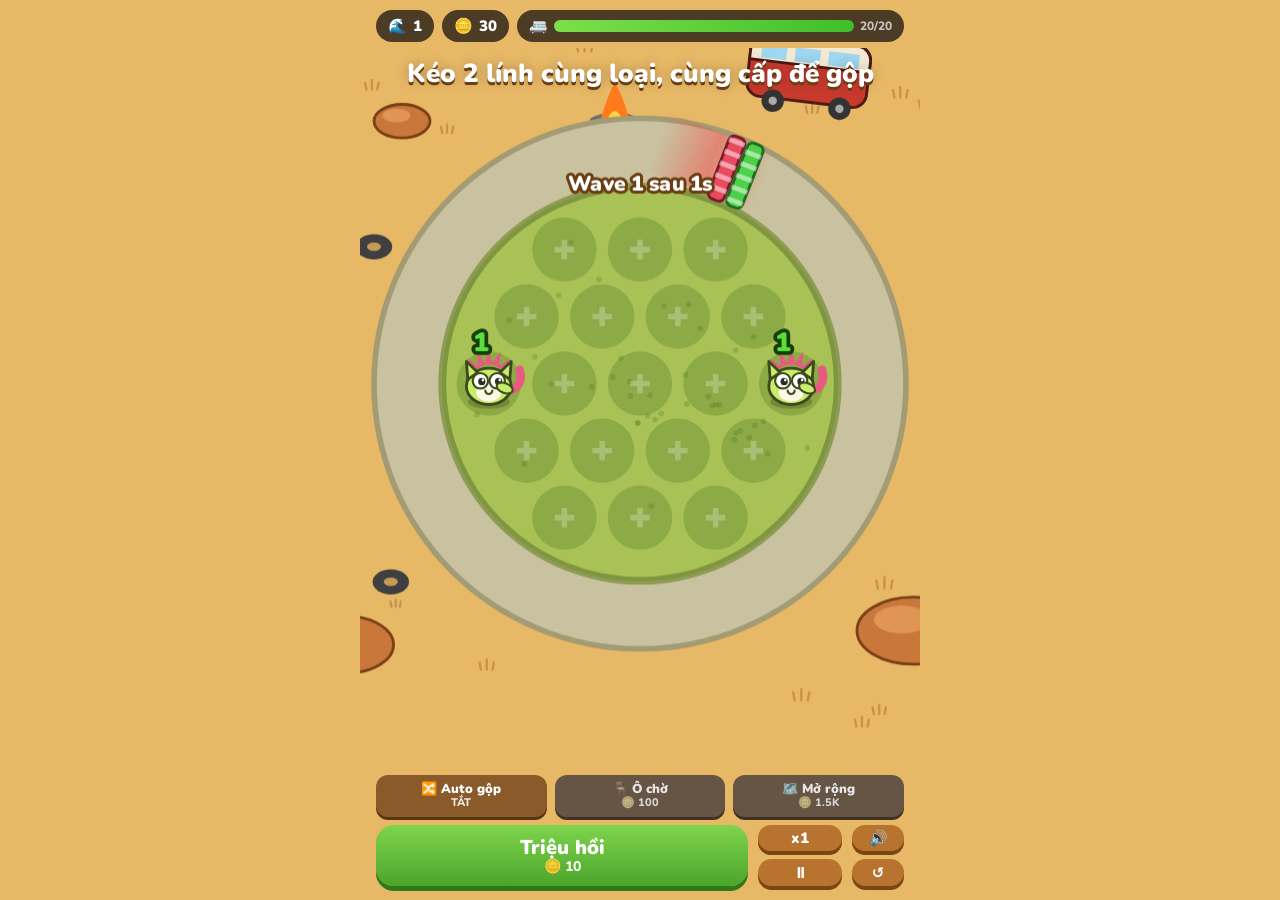
==== commit 5c23309f: "Critter Defense: auto-merge toggle, bench slots and arena expansion Co-Authored-By: Claude Opus 5.5 " ====
--- a/game/critter-defense.html
+++ b/game/critter-defense.html
@@ -48,8 +48,13 @@
 #over p{margin:4px 0; font-weight:800}
 #over button{margin-top:14px; border:0; border-radius:14px; padding:12px 24px; font:inherit; font-weight:900;
   font-size:18px; color:#fff; background:linear-gradient(#7fd44c,#4aa52a); box-shadow:0 4px 0 #2f7a18; cursor:pointer}
-#help{position:absolute; left:16px; right:16px; bottom:8px; text-align:center; font-weight:800; font-size:13px;
-  color:#6b3d12; pointer-events:none}
+#tools{display:flex; gap:8px; padding:0 16px}
+#tools button{flex:1; border:0; border-radius:12px; padding:7px 4px; font:inherit; font-weight:900; font-size:13px; color:#fff;
+  background:#8a5a2b; box-shadow:0 3px 0 #5a3410; cursor:pointer; line-height:1.15}
+#tools button small{display:block; font-size:11px; font-weight:800; opacity:.9}
+#tools button.on{background:#4aa52a; box-shadow:0 3px 0 #2f7a18}
+#tools button:disabled{filter:grayscale(.6) brightness(.9); cursor:not-allowed}
+#tools button:active{transform:translateY(2px); box-shadow:0 1px 0 #5a3410}
 </style>
 </head>
 <body>
@@ -62,13 +67,17 @@
   <div id="wrap">
     <canvas id="cv"></canvas>
     <div id="banner"></div>
-    <div id="help">Kéo 2 critter <b>cùng loại, cùng cấp</b> chồng lên nhau để hợp nhất · Chạm critter để xem tên · Chạm thùng/hũ để đập</div>
     <div id="over"><div class="card">
       <h2>Thua rồi! 🧟</h2>
       <p>Trụ được tới wave <span id="ow">1</span></p>
       <p>Kỷ lục: wave <span id="ob">1</span></p>
       <button id="again">Chơi lại</button>
     </div></div>
+  </div>
+  <div id="tools">
+    <button id="auto">🔀 Auto gộp<small id="autotxt">TẮT</small></button>
+    <button id="bench">🪑 Ô chờ<small>🪙 <span id="benchcost">100</span></small></button>
+    <button id="space">🗺️ Mở rộng<small>🪙 <span id="spacecost">1.5K</span></small></button>
   </div>
   <footer>
     <button id="summon">Triệu hồi<small>🪙 <span id="cost">10</span></small></button>
@@ -85,16 +94,36 @@
 <script>
 (() => {
 // ---------- world layout ----------
-const W = 400, H = 430, CX = 200, CY = 218;
-const TR = 166, TW = 44, GR = 140;            // track radius / width, grass radius
-const A0 = -Math.PI / 2 - 0.05;               // zombies enter here (top, left of gate)
-const LAP = TR * (2 * Math.PI - 0.42);        // distance until they reach the gate
-const GATE_A = A0 - LAP / TR;
-const SLOT_R = 23, MAXL = 15;
-const SLOTS = [];
-[3, 4, 5, 4, 3].forEach((n, r) => {
-  for (let i = 0; i < n; i++) SLOTS.push({ x: CX + (i - (n - 1) / 2) * 54, y: CY + (r - 2) * 48 });
-});
+const TW = 44, A0 = -Math.PI / 2 - 0.05;      // track width; zombies enter here (top, left of gate)
+const SLOT_R = 23, MAXL = 15, MAX_BENCH = 6;
+// arena layouts, bought with the "Mở rộng" button: bigger field, more slots, longer track
+const LAYOUTS = [
+  { tr: 166, rows: [3, 4, 5, 4, 3], dy: 48, cost: 1500 },
+  { tr: 200, rows: [3, 4, 5, 6, 5, 4, 3], dy: 46, cost: 15000 },
+  { tr: 236, rows: [3, 4, 5, 6, 7, 6, 5, 4, 3], dy: 44 },
+];
+let W, H, CX, CY, TR, GR, LAP, GATE_A, K = 1, NA = 0, SLOTS = [];
+let grassDots = [];
+function applyLayout(li, benchN) {
+  const L = LAYOUTS[li], half = L.tr + TW / 2 + 12;
+  TR = L.tr; GR = TR - 26; K = TR / 166;
+  W = half * 2; CX = W / 2; CY = half + 18; H = CY + TR + TW / 2 + 70;
+  LAP = TR * (2 * Math.PI - 0.42);              // distance until they reach the gate
+  GATE_A = A0 - LAP / TR;
+  SLOTS = [];
+  L.rows.forEach((n, r) => {
+    for (let i = 0; i < n; i++) SLOTS.push({ x: CX + (i - (n - 1) / 2) * 54, y: CY + (r - (L.rows.length - 1) / 2) * L.dy });
+  });
+  NA = SLOTS.length;
+  const by = CY + TR + TW / 2 + 36;
+  for (let i = 0; i < benchN; i++) SLOTS.push({ x: CX + (i - (benchN - 1) / 2) * 54, y: by, bench: true });
+  grassDots = [];
+  for (let i = 0; i < 40 * K * K; i++) {
+    const a = rnd(0, 7), d = rnd(0, GR - 10);
+    grassDots.push({ x: CX + Math.cos(a) * d, y: CY + Math.sin(a) * d });
+  }
+  resize();
+}
 
 const cv = document.getElementById('cv'), ctx = cv.getContext('2d');
 const $ = id => document.getElementById(id);
@@ -119,16 +148,12 @@
   for (let i = 0; i < keys.length; i++) if ((r -= ws[i]) <= 0) return keys[i];
   return keys[keys.length - 1];
 }
+// tufts and decor are in base-layout coordinates (arena centre 200,218) and scaled with the arena
 const tufts = [];
 for (let i = 0; i < 160; i++) {
   const x = rnd(-250, 650), y = rnd(-350, 780);
-  if (Math.hypot(x - CX, y - CY) < TR + TW / 2 + 8) continue;
+  if (Math.hypot(x - 200, y - 218) < 196) continue;
   tufts.push({ x, y, s: rnd(.7, 1.2) });
-}
-const grassDots = [];
-for (let i = 0; i < 40; i++) {
-  const a = rnd(0, 7), d = rnd(0, GR - 10);
-  grassDots.push({ x: CX + Math.cos(a) * d, y: CY + Math.sin(a) * d });
 }
 
 // ---------- sound ----------
@@ -161,7 +186,7 @@
 const critRange = l => 175 + l * 6;
 const tDmg = (k, l, buff = 0) => Math.max(1, Math.round(critDmg(l) * TYPES[k].dmg * (1 + buff)));
 const tRate = (k, l) => critRate(l) * TYPES[k].rate;
-const tRange = (k, l) => critRange(l) + TYPES[k].range;
+const tRange = (k, l) => (critRange(l) + TYPES[k].range) * K;
 const critter = (lvl, kind = 'leek') => ({ type: 'c', kind, lvl, cd: rnd(0, .5), bounce: 0, throwT: 0, pop: 1, buff: 0, gen: 8, beat: 1, stun: 0, stunKind: 'daze' });
 function rollKind() {
   const w = Math.max(1, S.wave);
@@ -206,14 +231,18 @@
 
 function newGame() {
   S = {
-    wave: 0, coins: 30, gate: 20, gateMax: 20, summons: 0, grid: Array(SLOTS.length).fill(null),
+    wave: 0, coins: 30, gate: 20, gateMax: 20, summons: 0, grid: [],
     zombies: [], shots: [], parts: [], texts: [], fx: [], warns: [], queue: [], spawnT: 0, breakT: 2, over: false,
-    paused: false, speed: S ? S.speed : 1, shake: 0, time: 0, hitBeep: 0
+    paused: false, speed: S ? S.speed : 1, shake: 0, time: 0, hitBeep: 0,
+    layout: 0, benchN: 0, auto: S ? S.auto : false, autoT: 0
   };
+  applyLayout(0, 0);
+  S.grid = Array(SLOTS.length).fill(null);
   S.grid[7] = critter(1); S.grid[11] = critter(1);
   $('over').style.display = 'none';
   $('pause').textContent = '⏸';
   hud();
+  banner('Kéo 2 lính cùng loại, cùng cấp để gộp', 3);
 }
 const summonCost = () => 10 + S.summons * 3;
 const waveActive = () => S.queue.length > 0 || S.zombies.length > 0;
@@ -314,7 +343,8 @@
   for (let i = 0; i < SLOTS.length; i++) if (Math.hypot(SLOTS[i].x - x, SLOTS[i].y - y) < SLOT_R + 6) return i;
   return -1;
 }
-const emptySlots = () => S.grid.map((c, i) => c ? -1 : i).filter(i => i >= 0);
+const emptySlots = (bench = false) => S.grid.map((c, i) => c || (i >= NA && !bench) ? -1 : i).filter(i => i >= 0);
+const arenaCrits = () => S.grid.map((c, i) => i < NA && isCrit(c) ? i : -1).filter(i => i >= 0);
 const isCrit = c => c && c.type === 'c';
 function effSpd(z) {
   let s = z.spd;
@@ -374,6 +404,7 @@
 
   updateWarns(dt);
   updateCritters(dt);
+  if (S.auto && (S.autoT -= dt) <= 0) S.autoT = autoMerge() ? .35 : .5;
 
   // shots
   for (const s of S.shots) {
@@ -475,7 +506,7 @@
   S.warns.push({ slot, t: a.warn, max: a.warn, kind, col, boss: z, dur: a.dur });
 }
 function startAbility(z, a) {
-  const crits = S.grid.map((c, i) => isCrit(c) ? i : -1).filter(i => i >= 0);
+  const crits = arenaCrits();
   z.cast = a;
   switch (a.k) {
     case 'summon': case 'jump': case 'heal': case 'charge':
@@ -565,8 +596,9 @@
   S.grid.forEach((c, i) => {
     if (!isCrit(c)) return;
     c.buff = 0;
+    if (i >= NA) return;
     S.grid.forEach((d, j) => {
-      if (j === i || !isCrit(d) || d.kind !== 'drum' || d.stun > 0) return;
+      if (j === i || j >= NA || !isCrit(d) || d.kind !== 'drum' || d.stun > 0) return;
       if (Math.hypot(SLOTS[i].x - SLOTS[j].x, SLOTS[i].y - SLOTS[j].y) <= 60) c.buff = Math.max(c.buff, Math.min(.6, .15 + .03 * d.lvl));
     });
   });
@@ -576,7 +608,7 @@
     if (c.type !== 'c') { c.shake = Math.max(0, c.shake - dt * 8); return; }
     c.bounce = Math.max(0, c.bounce - dt * 5); c.throwT = Math.max(0, c.throwT - dt * 4);
     if (c.stun > 0) { c.stun -= dt; return; }
-    if (drag && drag.from === i) return;
+    if (i >= NA || (drag && drag.from === i)) return;   // bench critters just wait
     const s = SLOTS[i], k = c.kind;
     if (k === 'piggy') {
       if (waveActive() && (c.gen -= dt) <= 0) {
@@ -696,7 +728,7 @@
   const hi = S.grid.reduce((m, c) => isCrit(c) ? Math.max(m, c.lvl) : m, 1);
   const gifts = [{ lvl: Math.max(2, hi - 2), kind: rollKind() }, ...z.sack.map(s => ({ lvl: Math.min(MAXL, s.lvl + 1), kind: s.kind }))];
   for (const g of gifts) {
-    const e = emptySlots();
+    const e = emptySlots().length ? emptySlots() : emptySlots(true);
     if (e.length) { const i = pick(e); S.grid[i] = critter(g.lvl, g.kind); burst(SLOTS[i].x, SLOTS[i].y, 12, ['#ffe66b', '#fff']); }
     else S.coins += 10 * Math.pow(2, g.lvl);
   }
@@ -950,7 +982,7 @@
 function drawBossBar() {
   const z = S.zombies.find(q => q.isBoss && !q.dead);
   if (!z) return;
-  const x = 80, w = 240, y = Math.max(-oy / scale + 6, -60);
+  const x = CX - 120, w = 240, y = Math.max(-oy / scale + 6, -60);
   rrect(x, y, w, 14, 7, '#3a1a1e', '#1a0a0c', 2);
   const g = ctx.createLinearGradient(x, 0, x + w, 0);
   if (z.immune) { g.addColorStop(0, '#9cdcff'); g.addColorStop(1, '#5aa8e0'); } else { g.addColorStop(0, '#ff5a5a'); g.addColorStop(1, '#c21f3a'); }
@@ -997,8 +1029,14 @@
   for (let i = -TW / 2; i < TW / 2; i += 9) { ctx.fillRect(-4, i, 12, 3.5); ctx.fillRect(10, i + 4, 12, 3.5); }
   ctx.fillStyle = 'rgba(0,0,0,.35)'; ctx.fillRect(10, -TW / 2 - 2, 12, (TW + 4) * (1 - ratio));
   ctx.restore();
+  if (NA < SLOTS.length) {
+    const b0 = SLOTS[NA], b1 = SLOTS[SLOTS.length - 1];
+    rrect(b0.x - 30, b0.y - 28, b1.x - b0.x + 60, 56, 16, '#b07a3e', '#6b3d12', 3);
+    ctx.fillStyle = 'rgba(107,61,18,.25)'; ctx.fillRect(b0.x - 26, b0.y + 4, b1.x - b0.x + 52, 3);
+    label('Ô CHỜ', CX, b0.y - 36, 12, '#fff6e3', '#6b3d12');
+  }
   SLOTS.forEach((s, i) => {
-    let col = 'rgba(70,110,30,.28)';
+    let col = s.bench ? 'rgba(80,40,10,.3)' : 'rgba(70,110,30,.28)';
     if (drag && i !== drag.from) {
       const c = S.grid[i], hc = S.grid[drag.from];
       if (isCrit(c) && hc && c.lvl === hc.lvl && c.kind === hc.kind && c.lvl < MAXL) col = 'rgba(255,240,90,.75)';
@@ -1024,6 +1062,7 @@
     const t = 1 - f.life / f.max;
     ctx.globalAlpha = Math.max(0, f.life / f.max);
     if (f.kind === 'ring') circle(f.x, f.y, f.r0 + (f.r1 - f.r0) * t, null, f.col, 3);
+    if (f.kind === 'fly') circle(f.x0 + (f.x1 - f.x0) * t, f.y0 + (f.y1 - f.y0) * t - Math.sin(t * Math.PI) * 20, 9 - t * 4, f.col, '#fff', 2);
     if (f.kind === 'bolt') {
       [[6, 'rgba(255,210,63,.5)'], [2.5, '#fff6a0']].forEach(([lw, col]) => {
         ctx.beginPath(); ctx.strokeStyle = col; ctx.lineWidth = lw;
@@ -1062,6 +1101,7 @@
   ctx.fillStyle = '#e7b866'; ctx.fillRect(0, 0, cw, ch);
   const sh = S.shake ? rnd(-S.shake, S.shake) : 0;
   ctx.setTransform(dpr * scale, 0, 0, dpr * scale, dpr * (ox + sh), dpr * oy);
+  ctx.save(); ctx.translate(CX, CY); ctx.scale(K, K); ctx.translate(-200, -218);
   ctx.strokeStyle = 'rgba(160,100,40,.45)'; ctx.lineWidth = 1.6; ctx.lineCap = 'round';
   for (const t of tufts) {
     ctx.beginPath();
@@ -1070,6 +1110,7 @@
     ctx.moveTo(t.x + 4 * t.s, t.y); ctx.lineTo(t.x + 5 * t.s, t.y - 5 * t.s); ctx.stroke();
   }
   drawDecor();
+  ctx.restore();
   drawWorld();
   const ents = [];
   S.grid.forEach((c, i) => { if (c && !(drag && drag.from === i)) ents.push({ y: SLOTS[i].y, f: () => isCrit(c) ? drawCritter(SLOTS[i].x, SLOTS[i].y, c) : drawBarrel(SLOTS[i], c) }); });
@@ -1137,14 +1178,19 @@
   const t = S.grid[j];
   if (!t) { S.grid[j] = c; S.grid[from] = null; c.pop = .4; }
   else if (isCrit(t) && t.lvl === c.lvl && t.kind === c.kind && t.lvl < MAXL) {
-    t.lvl++; t.pop = 1; t.stun = 0; S.grid[from] = null;
-    burst(SLOTS[j].x, SLOTS[j].y - 8, 16, ['#ffe66b', '#ffffff', LVL_COLORS[(t.lvl - 1) % LVL_COLORS.length]]);
-    text(SLOTS[j].x, SLOTS[j].y - 40, 'LV ' + t.lvl + '!', '#5be03a');
-    beep(440, .08, 'triangle', .06); setTimeout(() => beep(660, .08, 'triangle', .06), 70); setTimeout(() => beep(880, .12, 'triangle', .06), 140);
+    doMerge(from, j);
   } else if (isCrit(t)) {
     if (t.lvl === c.lvl && t.kind !== c.kind) text(SLOTS[j].x, SLOTS[j].y - 40, 'Khác loại!', '#ffb3b3', 13);
     S.grid[j] = c; S.grid[from] = t; c.pop = t.pop = .4;
   }
+}
+function doMerge(from, j) {
+  const t = S.grid[j];
+  t.lvl++; t.pop = 1; t.stun = 0; S.grid[from] = null;
+  S.fx.push({ kind: 'fly', x0: SLOTS[from].x, y0: SLOTS[from].y, x1: SLOTS[j].x, y1: SLOTS[j].y, col: TYPES[t.kind].accent, life: .25, max: .25 });
+  burst(SLOTS[j].x, SLOTS[j].y - 8, 16, ['#ffe66b', '#ffffff', LVL_COLORS[(t.lvl - 1) % LVL_COLORS.length]]);
+  text(SLOTS[j].x, SLOTS[j].y - 40, 'LV ' + t.lvl + '!', '#5be03a');
+  beep(440, .08, 'triangle', .06); setTimeout(() => beep(660, .08, 'triangle', .06), 70); setTimeout(() => beep(880, .12, 'triangle', .06), 140);
 }
 cv.addEventListener('pointerup', endDrag);
 cv.addEventListener('pointercancel', () => drag = null);
@@ -1156,10 +1202,14 @@
   $('cost').textContent = fmt(summonCost());
   $('gatebar').style.width = (S.gate / S.gateMax * 100) + '%';
   $('gatetxt').textContent = S.gate + '/' + S.gateMax;
-  $('summon').disabled = S.coins < summonCost() || !S.grid.some(c => !c) || S.over;
+  $('summon').disabled = S.coins < summonCost() || !emptySlots(true).length || S.over;
+  $('autotxt').textContent = S.auto ? 'BẬT' : 'TẮT'; $('auto').classList.toggle('on', S.auto);
+  const bc = benchCost(), sc = spaceCost();
+  $('benchcost').textContent = bc ? fmt(bc) : 'Tối đa'; $('bench').disabled = !bc || S.coins < bc || S.over;
+  $('spacecost').textContent = sc ? fmt(sc) : 'Tối đa'; $('space').disabled = !sc || S.coins < sc || S.over;
 }
 $('summon').onclick = () => {
-  const cost = summonCost(), empty = emptySlots();
+  const cost = summonCost(), empty = emptySlots().length ? emptySlots() : emptySlots(true);
   if (S.coins < cost || !empty.length || S.over) return;
   S.coins -= cost; S.summons++;
   const i = pick(empty), lvl = Math.random() < .1 ? 2 : 1, kind = rollKind();
@@ -1169,6 +1219,59 @@
   beep(700, .1, 'triangle', .05, 300);
   hud();
 };
+const benchCost = () => S.benchN >= MAX_BENCH ? 0 : Math.round(100 * Math.pow(2.5, S.benchN));
+const spaceCost = () => LAYOUTS[S.layout].cost || 0;
+// rebuild SLOTS for a new layout / bench size, keeping every critter and barrel
+function relayout(li, benchN) {
+  const oldA = S.grid.slice(0, NA).map((c, i) => c && { c, d: Math.hypot(SLOTS[i].x - CX, SLOTS[i].y - CY) }).filter(Boolean);
+  const oldB = S.grid.slice(NA).filter(Boolean);
+  oldA.sort((a, b) => a.d - b.d);
+  applyLayout(li, benchN);
+  S.layout = li; S.benchN = benchN;
+  S.grid = Array(SLOTS.length).fill(null);
+  const order = SLOTS.slice(0, NA).map((s, i) => i).sort((i, j) => Math.hypot(SLOTS[i].x - CX, SLOTS[i].y - CY) - Math.hypot(SLOTS[j].x - CX, SLOTS[j].y - CY));
+  oldA.forEach((o, n) => { S.grid[order[n]] = o.c; o.c.pop = .6; });
+  oldB.forEach((c, n) => { S.grid[NA + n] = c; });
+  S.warns = []; drag = null;
+}
+$('bench').onclick = () => {
+  const c = benchCost();
+  if (!c || S.coins < c || S.over) return;
+  S.coins -= c; relayout(S.layout, S.benchN + 1);
+  const s = SLOTS[SLOTS.length - 1]; burst(s.x, s.y, 12, ['#b07a3e', '#ffd23f']);
+  beep(600, .12, 'triangle', .05, 200); hud();
+};
+$('space').onclick = () => {
+  const c = spaceCost();
+  if (!c || S.coins < c || S.over) return;
+  if (!confirm(`Mở rộng sân với giá ${fmt(c)} xu? Sân to hơn, nhiều ô hơn, đường đi dài hơn.`)) return;
+  S.coins -= c; relayout(S.layout + 1, S.benchN);
+  banner(`Sân mới: ${NA} ô!`, 2); S.shake = 4;
+  SLOTS.slice(0, NA).forEach(s => burst(s.x, s.y, 2, ['#c9ec6b', '#ffffff']));
+  beep(392, .15, 'triangle', .06); setTimeout(() => beep(523, .15, 'triangle', .06), 120); setTimeout(() => beep(784, .3, 'triangle', .06), 240);
+  hud();
+};
+$('auto').onclick = () => { S.auto = !S.auto; S.autoT = 0; hud(); };
+// one merge per tick: the lowest-level pair of the same kind in the arena
+function autoMerge() {
+  let best = null;
+  for (let i = 0; i < NA; i++) {
+    const a = S.grid[i];
+    if (!isCrit(a) || a.lvl >= MAXL || (drag && drag.from === i)) continue;
+    for (let j = i + 1; j < NA; j++) {
+      const b = S.grid[j];
+      if (!isCrit(b) || b.kind !== a.kind || b.lvl !== a.lvl || (drag && drag.from === j)) continue;
+      if (!best || a.lvl < best.lvl) best = { i, j, lvl: a.lvl };
+      break;
+    }
+  }
+  if (!best) return false;
+  // keep the one nearer the centre, it has the better reach
+  const di = Math.hypot(SLOTS[best.i].x - CX, SLOTS[best.i].y - CY), dj = Math.hypot(SLOTS[best.j].x - CX, SLOTS[best.j].y - CY);
+  const [from, to] = di < dj ? [best.j, best.i] : [best.i, best.j];
+  doMerge(from, to);
+  return true;
+}
 $('speed').onclick = () => { S.speed = S.speed === 1 ? 2 : S.speed === 2 ? 3 : 1; $('speed').textContent = 'x' + S.speed; };
 $('pause').onclick = () => { if (S.over) return; S.paused = !S.paused; $('pause').textContent = S.paused ? '▶' : '⏸'; };
 $('sound').onclick = () => { muted = !muted; $('sound').textContent = muted ? '🔇' : '🔊'; try { localStorage.setItem('cd-muted', muted ? '1' : '0'); } catch (e) {} };
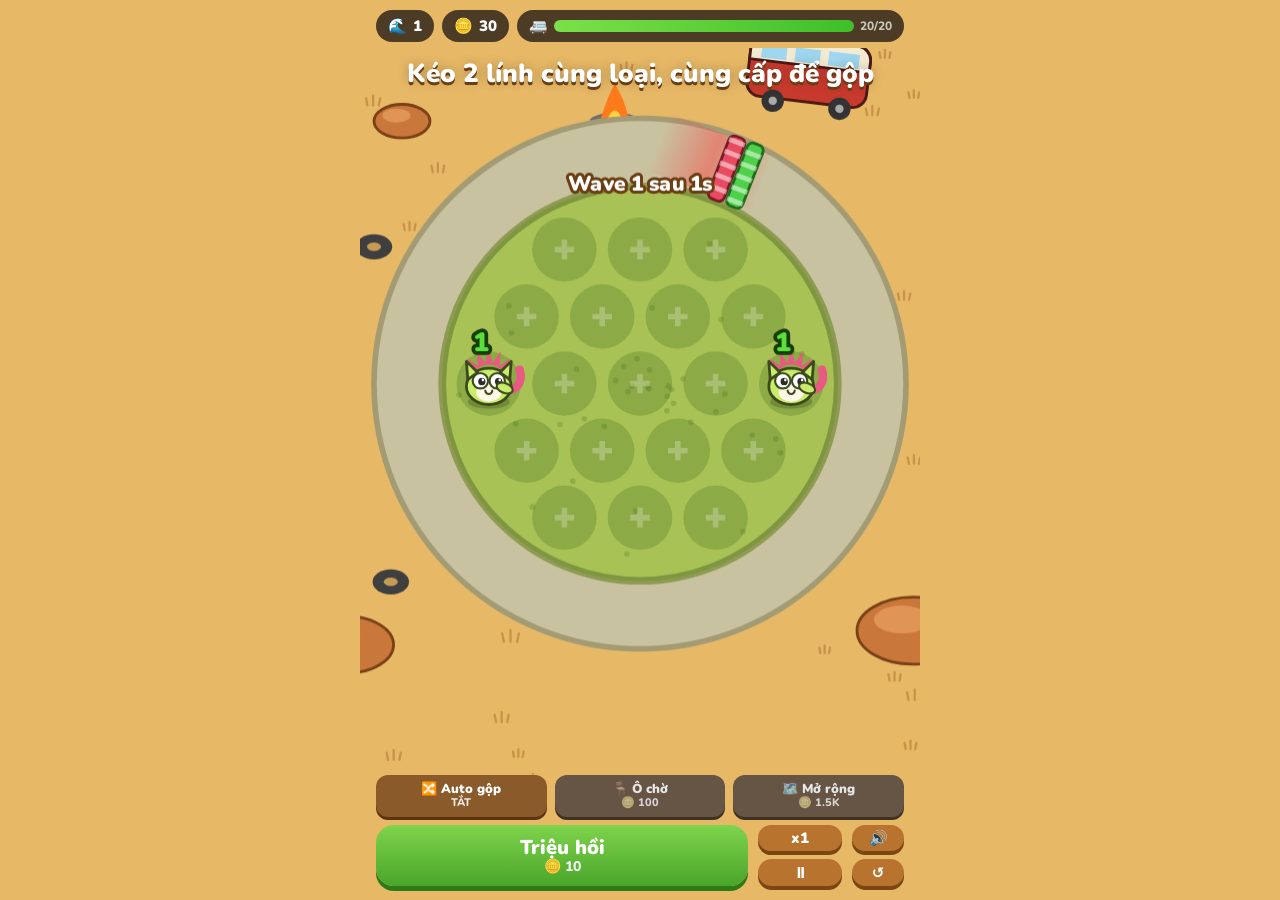
==== commit c81bf04d: "Critter Defense: legend fusion, MAX level 6 and local save - Two MAX (lv6) critters fuse into a lege" ====
--- a/game/critter-defense.html
+++ b/game/critter-defense.html
@@ -95,7 +95,7 @@
 (() => {
 // ---------- world layout ----------
 const TW = 44, A0 = -Math.PI / 2 - 0.05;      // track width; zombies enter here (top, left of gate)
-const SLOT_R = 23, MAXL = 15, MAX_BENCH = 6;
+const SLOT_R = 23, MAXL = 6, MAX_BENCH = 6;   // two MAXL critters fuse into a legend
 // arena layouts, bought with the "Mở rộng" button: bigger field, more slots, longer track
 const LAYOUTS = [
   { tr: 166, rows: [3, 4, 5, 4, 3], dy: 48, cost: 1500 },
@@ -258,7 +258,7 @@
 function zHp(w) { return Math.max(1, Math.round(1 + (w - 1) * 1.1 + .12 * w * w + Math.pow(1.12, w) - 1.12)); }
 function baseZombie(o) {
   return Object.assign({ pend: 0, d: 0, flash: 0, step: rnd(0, 6), armor: 0, shield: 0, shieldMax: 0,
-    slowM: 1, slowT: 0, slowRes: 0, psn: 0, psnT: 0, psnTick: .5, phaseT: rnd(0, 3.6), phased: false,
+    slowM: 1, slowT: 0, frzT: 0, slowRes: 0, psn: 0, psnT: 0, psnTick: .5, phaseT: rnd(0, 3.6), phased: false,
     lane: 0, laneCur: 0, blockT: 0, overT: 0, healT: 2, isBoss: false }, o);
 }
 function makeZombie(kind, w, o = {}) {
@@ -350,6 +350,7 @@
   let s = z.spd;
   if (z.isBoss) { if (z.state === 'cast') return 0; if (z.state === 'charge') s *= z.chargeMul; }
   let m = 1 - (1 - z.slowM) * (1 - z.slowRes);
+  if (z.frzT > 0) m *= .05;
   if (z.isBoss) m = Math.max(.7, m);
   return s * m;
 }
@@ -411,11 +412,12 @@
     if (!s.t.dead) { const p = zPos(s.t); s.tx = p.x; s.ty = p.y - 14 * s.t.r; }
     const dx = s.tx - s.x, dy = s.ty - s.y, d = Math.hypot(dx, dy), v = 460 * dt;
     s.rot += dt * 16;
+    if (s.leg) { s.trail.push({ x: s.x, y: s.y }); if (s.trail.length > 6) s.trail.shift(); }
     if (d <= v + 6) { s.done = true; impact(s); }
     else { s.x += dx / d * v; s.y += dy / d * v; }
   }
 
-  for (const p of S.parts) { p.x += p.vx * dt; p.y += p.vy * dt; p.vy += 300 * dt; p.life -= dt; }
+  for (const p of S.parts) { p.x += p.vx * dt; p.y += p.vy * dt; p.vy += (p.g ?? 300) * dt; p.life -= dt; }
   for (const t of S.texts) { t.y -= 30 * dt; t.life -= dt; }
   for (const f of S.fx) f.life -= dt;
 
@@ -429,6 +431,7 @@
 function tickZombie(z, dt) {
   z.flash = Math.max(0, z.flash - dt * 6);
   if (z.slowT > 0 && (z.slowT -= dt) <= 0) z.slowM = 1;
+  if (z.frzT > 0) z.frzT -= dt;
   if (z.psnT > 0) {
     z.psnT -= dt; z.psnTick -= dt;
     if (z.psnTick <= 0) {
@@ -521,8 +524,9 @@
       warnSlot(z, top, a, 'stun', '#ff4040'); z.state = 'cast'; z.stT = a.warn; return true;
     }
     case 'grab': {
-      if (!crits.length) return false;
-      warnSlot(z, pick(crits), a, 'grab', '#a050ff'); z.state = 'cast'; z.stT = a.warn; return true;
+      const prey = crits.filter(i => !S.grid[i].legend);
+      if (!prey.length) return false;
+      warnSlot(z, pick(prey), a, 'grab', '#a050ff'); z.state = 'cast'; z.stT = a.warn; return true;
     }
     case 'stomp': {
       if (!crits.length) return false;
@@ -565,11 +569,13 @@
       } else text(s.x, s.y - 30, 'Hụt!', '#fff');
     } else if (!isCrit(c)) {
       text(s.x, s.y - 30, 'Hụt!', '#fff');
+    } else if (w.kind === 'grab' && c.legend) {
+      text(s.x, s.y - 30, 'Kháng!', '#ffd23f');
     } else if (w.kind === 'grab') {
       w.boss.sack.push({ lvl: c.lvl, kind: c.kind }); S.grid[w.slot] = null;
       text(s.x, s.y - 30, 'Bị bắt!', '#d08aff'); burst(s.x, s.y, 12, ['#a050ff', '#ffffff']); beep(200, .3, 'triangle', .06, -150);
     } else {
-      c.stun = Math.max(c.stun, w.dur); c.stunKind = 'daze';
+      c.stun = Math.max(c.stun, w.dur * (c.legend ? .5 : 1)); c.stunKind = 'daze';
       text(s.x, s.y - 30, 'Choáng!', '#ffe66b'); burst(s.x, s.y, 8, ['#ffe66b', '#ffffff']); beep(150, .15, 'square', .06);
     }
   }
@@ -577,10 +583,10 @@
 }
 
 // ---------- critters ----------
-function pickTarget(s, rg, pref) {
+function pickTarget(s, rg, pref, excl) {
   let best = null, bs = -1e9;
   for (const z of S.zombies) {
-    if (z.dead || z.phased || z.hp + z.shield - z.pend <= 0) continue;
+    if (z.dead || z.phased || z.hp + z.shield - z.pend <= 0 || (excl && excl.includes(z))) continue;
     const p = zPos(z);
     if (Math.hypot(p.x - s.x, p.y - s.y) > rg) continue;
     let sc = z.d;
@@ -591,15 +597,90 @@
   }
   return best;
 }
+
+// ---------- legends ----------
+const KORD = Object.keys(TYPES);
+const SHORT = { leek: 'Hành', chili: 'Ớt', ice: 'Băng', durian: 'Sầu Riêng', piggy: 'Heo', bolt: 'Sấm', drum: 'Trống' };
+const LEGENDS = {
+  'chili+ice': 'Băng Hỏa Long', 'durian+bolt': 'Lôi Độc Thần', 'ice+bolt': 'Bão Tuyết Sấm', 'leek+chili': 'Hành Phi',
+  'chili+durian': 'Bom Thối', 'piggy+drum': 'Thần Tài Lễ Hội', 'leek+leek': 'Thần Hành',
+};
+const LEG_INFO = {
+  'chili+ice': 'quái bị chậm nhận +25% ST', 'durian+bolt': '+2 bước nhảy, không giảm ST', 'ice+bolt': '12% đóng băng',
+  'leek+chili': 'phát thứ 2 đủ ST và nổ', 'chili+durian': 'nổ to hơn, độc x1.5', 'piggy+drum': '+15% tốc đánh cho lính quanh', 'leek+leek': 'ném 3 phát',
+};
+const ATK = ['leek', 'chili', 'ice', 'durian', 'bolt'];
+const PRIO = ['bolt', 'chili', 'durian', 'ice', 'leek', 'drum', 'piggy'];
+const legKinds = ks => ks.slice().sort((a, b) => KORD.indexOf(a) - KORD.indexOf(b));
+function legendName(key) {
+  if (LEGENDS[key]) return LEGENDS[key];
+  const [a, b] = key.split('+');
+  return a === b ? `Thần ${SHORT[a]}` : `Huyền Thoại ${SHORT[a]}-${SHORT[b]}`;
+}
+const has = (c, k) => c.legend ? c.kinds.includes(k) : c.kind === k;
+function legendOf(kinds, star = 1) {
+  kinds = legKinds(kinds);
+  return Object.assign(critter(MAXL + 1, PRIO.find(k => kinds.includes(k))),
+    { legend: true, kinds, key: kinds.join('+'), star, fuseT: 0, haste: 0, sparkT: 0 });
+}
+function makeLegend(a, b) {
+  return Object.assign(legendOf([a.kind, b.kind]), { fuseT: .7, fuseSrc: [a.kind, b.kind] });
+}
+// what happens when c is dropped on t: 'merge' | 'fuse' | 'star' | null
+function mergeKind(c, t) {
+  if (!isCrit(c) || !isCrit(t) || c === t) return null;
+  if (!c.legend && !t.legend && c.lvl === t.lvl && c.kind === t.kind && c.lvl < MAXL) return 'merge';
+  if (!c.legend && !t.legend && c.lvl === MAXL && t.lvl === MAXL) return 'fuse';
+  if (c.legend && t.legend) return null;
+  const L = c.legend ? c : t, o = c.legend ? t : c;
+  if (L.legend && o.lvl === MAXL && L.kinds.includes(o.kind) && L.star < 5) return 'star';
+  return null;
+}
+function legendStats(c) {
+  const P = Math.pow(1.6, c.star - 1), atk = c.kinds.filter(k => ATK.includes(k));
+  const dsum = c.kinds.reduce((s, k) => s + TYPES[k].dmg, 0);
+  return {
+    P, atk, dmg: Math.round(critDmg(MAXL) * dsum * 1.4 * P * (1 + c.buff)),
+    rate: atk.length ? .85 * Math.min(...atk.map(k => tRate(k, MAXL))) : 1,
+    range: atk.length ? Math.max(...atk.map(k => tRange(k, MAXL))) + 25 * K : 0,
+  };
+}
+function legendEff(c, dmg) {
+  const e = { cols: c.kinds.map(k => TYPES[k].accent) };
+  if (has(c, 'chili')) e.r = 30 + 2 * MAXL + 10 + (c.key === 'chili+durian' ? 15 : 0);
+  if (has(c, 'ice')) e.slow = { m: 1 - Math.min(.7, .5 + .03 * (c.star - 1)), t: 1.8 + .2 * c.star };
+  if (has(c, 'durian')) { e.poison = .5 * dmg * (c.key === 'chili+durian' ? 1.5 : 1); e.pierce = 1; }
+  if (c.key === 'chili+ice') e.slowAmp = 1.25;
+  if (c.key === 'ice+bolt') e.freeze = .12;
+  return e;
+}
+function drumAura(d) {
+  if (!d.legend) return { rad: 60, buff: Math.min(.6, .15 + .03 * d.lvl), haste: 0, self: false };
+  const dd = d.key === 'drum+drum';
+  return { rad: dd ? 120 : 95, buff: dd ? .6 + .05 * (d.star - 1) : Math.min(.65, .45 + .05 * (d.star - 1)), haste: d.key === 'piggy+drum' ? .15 : 0, self: true };
+}
+function fuseBoom(c, s) {
+  const [ca, cb] = c.kinds.map(k => TYPES[k].accent);
+  S.fx.push({ kind: 'flash', x: s.x, y: s.y, life: .35, max: .35 });
+  S.fx.push({ kind: 'ring', x: s.x, y: s.y, r0: 10, r1: 120, col: ca, life: .5, max: .5 });
+  S.fx.push({ kind: 'ring', x: s.x, y: s.y, r0: 10, r1: 160, col: cb, life: .65, max: .65 });
+  burst(s.x, s.y - 10, 40, [ca, cb, '#ffd23f', '#ffffff']);
+  S.shake = 6;
+  banner('✨ ' + legendName(c.key) + ' ✨', 2.2);
+  [523, 659, 784, 1047].forEach((f, i) => setTimeout(() => beep(f, .15, 'triangle', .07), i * 90));
+}
+
+// ---------- critters ----------
 function updateCritters(dt) {
-  // drum aura
-  S.grid.forEach((c, i) => {
-    if (!isCrit(c)) return;
-    c.buff = 0;
-    if (i >= NA) return;
-    S.grid.forEach((d, j) => {
-      if (j === i || j >= NA || !isCrit(d) || d.kind !== 'drum' || d.stun > 0) return;
-      if (Math.hypot(SLOTS[i].x - SLOTS[j].x, SLOTS[i].y - SLOTS[j].y) <= 60) c.buff = Math.max(c.buff, Math.min(.6, .15 + .03 * d.lvl));
+  // drum auras (normal drums and drum legends)
+  S.grid.forEach(c => { if (isCrit(c)) { c.buff = 0; c.haste = 0; } });
+  S.grid.forEach((d, j) => {
+    if (j >= NA || !isCrit(d) || !has(d, 'drum') || d.stun > 0 || d.fuseT > 0) return;
+    const a = drumAura(d);
+    S.grid.forEach((c, i) => {
+      if (i >= NA || !isCrit(c) || (i === j && !a.self)) return;
+      if (Math.hypot(SLOTS[i].x - SLOTS[j].x, SLOTS[i].y - SLOTS[j].y) > a.rad) return;
+      c.buff = Math.max(c.buff, a.buff); c.haste = Math.max(c.haste, a.haste);
     });
   });
   S.grid.forEach((c, i) => {
@@ -607,13 +688,15 @@
     c.pop = Math.max(0, c.pop - dt * 3);
     if (c.type !== 'c') { c.shake = Math.max(0, c.shake - dt * 8); return; }
     c.bounce = Math.max(0, c.bounce - dt * 5); c.throwT = Math.max(0, c.throwT - dt * 4);
+    const s = SLOTS[i];
+    if (c.fuseT > 0) { if ((c.fuseT -= dt) <= 0) fuseBoom(c, s); return; }
     if (c.stun > 0) { c.stun -= dt; return; }
     if (i >= NA || (drag && drag.from === i)) return;   // bench critters just wait
-    const s = SLOTS[i], k = c.kind;
+    if (c.legend) return legendTick(c, s, dt);
+    const k = c.kind;
     if (k === 'piggy') {
       if (waveActive() && (c.gen -= dt) <= 0) {
-        c.gen = 8; const g = Math.round(2 * Math.pow(1.8, c.lvl - 1));
-        S.coins += g; text(s.x, s.y - 30, '+' + fmt(g), '#ffd23f', 14); c.bounce = 1; beep(900, .06, 'triangle', .03); hud();
+        c.gen = 8; giveCoins(c, s, Math.round(2 * Math.pow(1.8, c.lvl - 1)));
       }
       return;
     }
@@ -628,53 +711,101 @@
     const t = pickTarget(s, tRange(k, c.lvl), k);
     if (!t) { c.cd = .1; return; }
     const dmg = tDmg(k, c.lvl, c.buff);
-    c.cd = tRate(k, c.lvl); c.throwT = 1; c.bounce = 1;
-    if (k === 'bolt') {
-      const hits = [t], pts = [{ x: s.x, y: s.y - 14 }];
-      let cur = t, dd = dmg;
-      for (let n = 0; n < 2 + Math.floor(c.lvl / 3); n++) {
-        const cp = zPos(cur);
-        let nx = null, nd = 60;
-        for (const z of S.zombies) {
-          if (z.dead || z.phased || hits.includes(z)) continue;
-          const p = zPos(z), d = Math.hypot(p.x - cp.x, p.y - cp.y);
-          if (d < nd) { nd = d; nx = z; }
-        }
-        if (!nx) break;
-        hits.push(nx); cur = nx;
-      }
-      hits.forEach(z => { const p = zPos(z); pts.push({ x: p.x, y: p.y - 14 * z.r }); });
-      hits.forEach(z => { hit(z, Math.max(1, Math.round(dd)), { chain: 1 }); dd *= .8; });
-      S.fx.push({ kind: 'bolt', pts, life: .15, max: .15 });
-      beep(1200, .05, 'sawtooth', .03, -800);
-      return;
-    }
-    t.pend += dmg;
-    let eff = null;
+    c.cd = tRate(k, c.lvl) * (1 - c.haste); c.throwT = 1; c.bounce = 1;
+    if (k === 'bolt') return chain(s, t, 2 + Math.floor(c.lvl / 3), dmg, .8, {});
+    let eff = {};
     if (k === 'chili') eff = { r: 30 + 2 * c.lvl };
-    if (k === 'ice') eff = { m: 1 - Math.min(.6, .2 + .03 * c.lvl), t: 1.2 + .1 * c.lvl };
-    if (k === 'durian') eff = { dps: .5 * critDmg(c.lvl) * (1 + c.buff) };
-    S.shots.push({ kind: k, x: s.x + 10, y: s.y - 14, t, dmg, rot: rnd(0, 6), lvl: c.lvl, tx: 0, ty: 0, eff });
-    beep(520 + c.lvl * 30, .04, 'triangle', .02);
+    if (k === 'ice') eff = { slow: { m: 1 - Math.min(.6, .2 + .03 * c.lvl), t: 1.2 + .1 * c.lvl } };
+    if (k === 'durian') eff = { poison: .5 * critDmg(c.lvl) * (1 + c.buff), pierce: 1 };
+    shoot(c, s, t, dmg, eff, k);
   });
+}
+function giveCoins(c, s, g) {
+  S.coins += g; text(s.x, s.y - 30, '+' + fmt(g), '#ffd23f', 14); c.bounce = 1; beep(900, .06, 'triangle', .03); hud();
+}
+function legendTick(c, s, dt) {
+  const st = legendStats(c);
+  if ((c.sparkT -= dt) <= 0) {
+    c.sparkT = .25;
+    S.parts.push({ x: s.x + rnd(-16, 16), y: s.y + rnd(-6, 10), vx: rnd(-8, 8), vy: -30, g: -20, life: .9, c: pick([TYPES[c.kinds[0]].accent, TYPES[c.kinds[1]].accent, '#ffd23f']), r: rnd(1.5, 2.8) });
+  }
+  if (has(c, 'piggy') && waveActive() && (c.gen -= dt) <= 0) {
+    c.gen = 6; giveCoins(c, s, Math.round(2 * Math.pow(1.8, MAXL - 1) * 1.5 * st.P * (c.key === 'piggy+piggy' ? 2 : 1)));
+  }
+  if (has(c, 'drum') && (c.beat -= dt) <= 0) {
+    c.beat = 1; if (!st.atk.length) c.throwT = 1;
+    S.fx.push({ kind: 'ring', x: s.x, y: s.y, r0: 20, r1: drumAura(c).rad, col: 'rgba(255,210,63,.55)', life: .45, max: .45 });
+  }
+  if (!st.atk.length || (c.cd -= dt) > 0) return;
+  const pref = has(c, 'ice') ? 'ice' : has(c, 'durian') ? 'durian' : null;
+  const t = pickTarget(s, st.range, pref);
+  if (!t) { c.cd = .1; return; }
+  c.cd = st.rate * (1 - c.haste); c.throwT = 1; c.bounce = 1;
+  const eff = legendEff(c, st.dmg);
+  if (has(c, 'bolt')) {
+    const db = c.key === 'durian+bolt';
+    return chain(s, t, 4 + Math.floor(MAXL / 3) + (db ? 2 : 0), st.dmg, db ? 1 : .85, eff);
+  }
+  const shotKind = PRIO.find(k => st.atk.includes(k));
+  shoot(c, s, t, st.dmg, eff, shotKind);
+  if (has(c, 'leek')) {
+    const extra = c.key === 'leek+leek' ? 2 : 1, mult = c.key === 'leek+chili' || c.key === 'leek+leek' ? 1 : .5;
+    const used = [t];
+    for (let n = 0; n < extra; n++) {
+      const t2 = pickTarget(s, st.range, pref, used);
+      if (!t2) break;
+      used.push(t2);
+      shoot(c, s, t2, Math.round(st.dmg * mult), eff, shotKind);
+    }
+  }
+}
+function shoot(c, s, t, dmg, eff, kind) {
+  t.pend += dmg;
+  S.shots.push({ kind, x: s.x + 10, y: s.y - 14, t, dmg, rot: rnd(0, 6), lvl: c.lvl, tx: 0, ty: 0, eff, leg: !!c.legend, trail: [] });
+  beep(520 + Math.min(c.lvl, 8) * 30, .04, 'triangle', .02);
+}
+function chain(s, t, n, dmg, decay, eff) {
+  const hits = [t], pts = [{ x: s.x, y: s.y - 14 }];
+  let cur = t;
+  for (let k = 0; k < n; k++) {
+    const cp = zPos(cur);
+    let nx = null, nd = 60;
+    for (const z of S.zombies) {
+      if (z.dead || z.phased || hits.includes(z)) continue;
+      const p = zPos(z), d = Math.hypot(p.x - cp.x, p.y - cp.y);
+      if (d < nd) { nd = d; nx = z; }
+    }
+    if (!nx) break;
+    hits.push(nx); cur = nx;
+  }
+  hits.forEach(z => { const p = zPos(z); pts.push({ x: p.x, y: p.y - 14 * z.r }); });
+  let dd = dmg;
+  hits.forEach((z, k) => { deliver(z, Math.max(1, Math.round(dd)), eff, pts[k + 1].x, pts[k + 1].y); dd *= decay; });
+  S.fx.push({ kind: 'bolt', pts, life: .15, max: .15, cols: eff.cols });
+  beep(1200, .05, 'sawtooth', .03, -800);
+}
+function applyEff(z, dmg, e) {
+  if (z.dead) return;
+  if (e.slowAmp && z.slowT > 0) dmg *= e.slowAmp;
+  hit(z, dmg, { pierce: e.pierce, poison: e.poison, slow: e.slow });
+  if (e.freeze && !z.dead && Math.random() < e.freeze) z.frzT = .6;
+}
+// lands damage on z (single target) or splashes around x,y when the effect has a radius
+function deliver(z, dmg, e, x, y) {
+  if (!e.r) return applyEff(z, dmg, e);
+  S.fx.push({ kind: 'ring', x, y, r0: 4, r1: e.r, col: e.cols ? e.cols[0] : '#ff8a1a', life: .25, max: .25 });
+  burst(x, y, 8, e.cols ? [...e.cols, '#ffd23f'] : ['#ff8a1a', '#ffd23f']);
+  for (const o of S.zombies.slice()) {
+    if (o.dead) continue;
+    const p = zPos(o);
+    if (o === z || Math.hypot(p.x - x, p.y - 14 * o.r - y) <= e.r) applyEff(o, dmg, e);
+  }
 }
 function impact(s) {
   const t = s.t;
   if (!t.dead) t.pend = Math.max(0, t.pend - s.dmg);
-  if (s.kind === 'chili') {
-    S.fx.push({ kind: 'ring', x: s.tx, y: s.ty, r0: 4, r1: s.eff.r, col: '#ff8a1a', life: .25, max: .25 });
-    burst(s.tx, s.ty, 8, ['#ff8a1a', '#ffd23f']);
-    for (const z of S.zombies.slice()) {
-      if (z.dead) continue;
-      const p = zPos(z);
-      if (z === t || Math.hypot(p.x - s.tx, p.y - 14 * z.r - s.ty) <= s.eff.r) hit(z, s.dmg, { splash: 1 });
-    }
-    return;
-  }
-  if (t.dead) return;
-  if (s.kind === 'ice') hit(t, s.dmg, { slow: s.eff });
-  else if (s.kind === 'durian') hit(t, s.dmg, { pierce: 1, poison: s.eff.dps });
-  else hit(t, s.dmg);
+  if (t.dead && !s.eff.r) return;
+  deliver(t, s.dmg, s.eff, s.tx, s.ty);
 }
 
 // ---------- damage ----------
@@ -716,7 +847,7 @@
       burst(p.x, p.y - 10, 22, ['#ff5a1f', '#ffd23f', '#333']); S.shake = 6; beep(70, .35, 'sawtooth', .08, -30);
       SLOTS.forEach((s, i) => {
         const c = S.grid[i];
-        if (isCrit(c) && Math.hypot(s.x - p.x, s.y - p.y) <= 70) { c.stun = Math.max(c.stun, 2.5); c.stunKind = 'daze'; }
+        if (isCrit(c) && Math.hypot(s.x - p.x, s.y - p.y) <= 70) { c.stun = Math.max(c.stun, c.legend ? 1.25 : 2.5); c.stunKind = 'daze'; }
       });
     }
   }
@@ -726,7 +857,7 @@
 function bossReward(z) {
   S.gate = Math.min(S.gateMax, S.gate + 3);
   const hi = S.grid.reduce((m, c) => isCrit(c) ? Math.max(m, c.lvl) : m, 1);
-  const gifts = [{ lvl: Math.max(2, hi - 2), kind: rollKind() }, ...z.sack.map(s => ({ lvl: Math.min(MAXL, s.lvl + 1), kind: s.kind }))];
+  const gifts = [{ lvl: Math.min(MAXL - 1, Math.max(2, hi - 2)), kind: rollKind() }, ...z.sack.map(s => ({ lvl: Math.min(MAXL, s.lvl + 1), kind: s.kind }))];
   for (const g of gifts) {
     const e = emptySlots().length ? emptySlots() : emptySlots(true);
     if (e.length) { const i = pick(e); S.grid[i] = critter(g.lvl, g.kind); burst(SLOTS[i].x, SLOTS[i].y, 12, ['#ffe66b', '#fff']); }
@@ -744,7 +875,7 @@
 function text(x, y, s, c, size = 16) { S.texts.push({ x, y, s, c, size, life: .9 }); }
 
 function gameOver() {
-  S.over = true;
+  S.over = true; clearSave();
   if (S.wave > best) { best = S.wave; try { localStorage.setItem('cd-best', best); } catch (e) {} }
   $('ow').textContent = S.wave; $('ob').textContent = best;
   setTimeout(() => $('over').style.display = 'flex', 500);
@@ -789,42 +920,78 @@
 
 // ---------- critters ----------
 function drawCritter(x, y, c, s = 1, held = false) {
-  const col = LVL_COLORS[(c.lvl - 1) % LVL_COLORS.length], acc = TYPES[c.kind].accent;
-  const b = c.bounce * 3, pop = 1 + c.pop * .35, k = c.kind;
-  ctx.save(); ctx.translate(x, y); ctx.scale(s * pop, s * pop);
+  if (c.fuseT > 0) return drawFusing(x, y, c, s);
+  const L = c.legend;
+  const col = L ? '#ffe66b' : LVL_COLORS[(c.lvl - 1) % LVL_COLORS.length];
+  const accs = L ? c.kinds.map(k => TYPES[k].accent) : [TYPES[c.kind].accent, TYPES[c.kind].accent];
+  const b = c.bounce * 3, pop = 1 + c.pop * .35, sz = s * pop * (L ? 1.25 : 1);
+  ctx.save(); ctx.translate(x, y); ctx.scale(sz, sz);
+  if (L && !held) drawLegendAura(accs);
   if (!held) ell(0, 13, 15, 5, 'rgba(0,0,0,.18)');
   if (c.buff > 0 && !held) ell(0, 13, 18, 6, null, 'rgba(255,210,63,.8)', 2);
   ctx.translate(0, -b);
   ctx.beginPath(); ctx.moveTo(10, 6); ctx.quadraticCurveTo(26, 4, 22, -10);
-  ctx.lineWidth = 6; ctx.strokeStyle = acc; ctx.lineCap = 'round'; ctx.stroke();
-  ctx.fillStyle = acc;
+  ctx.lineWidth = 6; ctx.strokeStyle = accs[0]; ctx.lineCap = 'round'; ctx.stroke();
   for (let i = -2; i <= 2; i++) {
     ctx.beginPath(); const a = -Math.PI / 2 + i * .42;
+    ctx.fillStyle = accs[(i + 2) % 2];
     ctx.moveTo(Math.cos(a - .25) * 12, Math.sin(a - .25) * 12 - 2);
     ctx.lineTo(Math.cos(a) * 21, Math.sin(a) * 21 - 4);
     ctx.lineTo(Math.cos(a + .25) * 12, Math.sin(a + .25) * 12 - 2); ctx.fill();
   }
-  ell(0, 2, 16, 13, col, '#3b4a1c', 2);
+  ell(0, 2, 16, 13, col, L ? '#8a6400' : '#3b4a1c', 2);
   ell(0, 6, 9, 7, '#fff8e8');
-  ctx.fillStyle = col; ctx.strokeStyle = '#3b4a1c'; ctx.lineWidth = 2;
+  ctx.fillStyle = col; ctx.strokeStyle = L ? '#8a6400' : '#3b4a1c'; ctx.lineWidth = 2;
   [-1, 1].forEach(d => { ctx.beginPath(); ctx.moveTo(d * 8, -8); ctx.lineTo(d * 16, -16); ctx.lineTo(d * 15, -3); ctx.closePath(); ctx.fill(); ctx.stroke(); });
-  // per-kind items
-  if (k === 'chili') { ell(2, -15, 9, 3.5, '#e8261c', '#7a120c', 1.2, -.3); ctx.strokeStyle = '#3c9a2a'; ctx.lineWidth = 2; ctx.beginPath(); ctx.moveTo(-7, -12); ctx.lineTo(-10, -16); ctx.stroke(); }
-  if (k === 'ice') { ctx.beginPath(); ctx.arc(0, -10, 10, Math.PI, 0); ctx.closePath(); ctx.fillStyle = '#f4fbff'; ctx.fill(); ctx.strokeStyle = '#9cc8e8'; ctx.lineWidth = 1.5; ctx.stroke(); circle(0, -21, 3, '#fff', '#9cc8e8', 1); }
-  if (k === 'bolt') { ctx.strokeStyle = '#3b4a1c'; ctx.lineWidth = 1.5; ctx.beginPath(); ctx.moveTo(0, -10); ctx.lineTo(3, -24); ctx.stroke(); circle(3, -25, 3.2, '#ffd23f', '#a07a00', 1); }
-  if (k === 'drum') { ell(0, 8, 9, 5.5, '#d9483b', '#6b1a12', 1.5); ctx.strokeStyle = '#fff'; ctx.lineWidth = 1.2; ctx.beginPath(); ctx.moveTo(-6, 7); ctx.lineTo(6, 10); ctx.moveTo(-6, 10); ctx.lineTo(6, 7); ctx.stroke(); }
-  // eyes
+  // per-kind items (a legend wears both)
+  if (has(c, 'ice')) { ctx.beginPath(); ctx.arc(0, -10, 10, Math.PI, 0); ctx.closePath(); ctx.fillStyle = '#f4fbff'; ctx.fill(); ctx.strokeStyle = '#9cc8e8'; ctx.lineWidth = 1.5; ctx.stroke(); circle(0, -21, 3, '#fff', '#9cc8e8', 1); }
+  if (has(c, 'chili')) { ell(2, -15, 9, 3.5, '#e8261c', '#7a120c', 1.2, -.3); ctx.strokeStyle = '#3c9a2a'; ctx.lineWidth = 2; ctx.beginPath(); ctx.moveTo(-7, -12); ctx.lineTo(-10, -16); ctx.stroke(); }
+  if (has(c, 'bolt')) { ctx.strokeStyle = '#3b4a1c'; ctx.lineWidth = 1.5; ctx.beginPath(); ctx.moveTo(0, -10); ctx.lineTo(3, -24); ctx.stroke(); circle(3, -25, 3.2, '#ffd23f', '#a07a00', 1); }
+  if (has(c, 'drum')) { ell(0, 8, 9, 5.5, '#d9483b', '#6b1a12', 1.5); ctx.strokeStyle = '#fff'; ctx.lineWidth = 1.2; ctx.beginPath(); ctx.moveTo(-6, 7); ctx.lineTo(6, 10); ctx.moveTo(-6, 10); ctx.lineTo(6, 7); ctx.stroke(); }
   [-6, 6].forEach(ex => { circle(ex, -2, 5.5, '#fff', '#3b4a1c', 1.5); circle(ex + 1, -1.5, 2.6, '#2a2a2a'); circle(ex + 1.8, -2.6, .9, '#fff'); });
-  if (k === 'piggy') { ell(0, 5, 5, 3.5, '#ffb3cf', '#a0506a', 1); circle(-1.6, 5, .9, '#5a2a3a'); circle(1.6, 5, .9, '#5a2a3a'); rrect(-4, -13, 8, 2.5, 1, '#7a2a3a'); }
-  else if (k !== 'drum') { ctx.beginPath(); ctx.arc(0, 5, 2.5, 0, Math.PI); ctx.lineWidth = 1.5; ctx.strokeStyle = '#3b4a1c'; ctx.stroke(); }
-  // arm
+  if (has(c, 'piggy')) { ell(0, 5, 5, 3.5, '#ffb3cf', '#a0506a', 1); circle(-1.6, 5, .9, '#5a2a3a'); circle(1.6, 5, .9, '#5a2a3a'); rrect(-4, -13, 8, 2.5, 1, '#7a2a3a'); }
+  else if (!has(c, 'drum')) { ctx.beginPath(); ctx.arc(0, 5, 2.5, 0, Math.PI); ctx.lineWidth = 1.5; ctx.strokeStyle = '#3b4a1c'; ctx.stroke(); }
   ctx.save(); ctx.translate(16, 5); ctx.rotate(-1.2 + c.throwT * 1.8);
   ell(0, -5, 3.5, 6, col, '#3b4a1c', 1.5);
-  if (k === 'durian') drawSpiky(0, -12, 4.5);
+  if (has(c, 'durian')) drawSpiky(0, -12, 4.5);
   ctx.restore();
+  if (L) {
+    const hy = -38 + Math.sin(S.time * 3) * 1.5;
+    ell(0, hy, 12, 3.5, null, 'rgba(255,240,150,.9)', 2.5);
+    poly([[-9, -22], [-9, -31], [-4.5, -26], [0, -33], [4.5, -26], [9, -31], [9, -22]], '#ffd23f', '#8a6400', 1.2);
+    circle(-4.5, -25, 1.6, accs[0]); circle(4.5, -25, 1.6, accs[1]);
+  }
   if (c.stun > 0) { ctx.globalAlpha = .35; ell(0, 0, 17, 15, '#555'); ctx.globalAlpha = 1; stars(0, -22, 14); }
   ctx.restore();
-  label(c.lvl, x - 6 * s, y - 28 * s - b, 19 * s, '#5be03a', '#173d0a');
+  if (L) label('★'.repeat(c.star), x, y + 22 * s, 13 * s, '#ffd23f', '#7a4a00');
+  else if (c.lvl >= MAXL) label('MAX', x - 4 * s, y - 28 * s - b, 15 * s, '#ffd23f', '#7a4a00');
+  else label(c.lvl, x - 6 * s, y - 28 * s - b, 19 * s, '#5be03a', '#173d0a');
+}
+function drawLegendAura(accs) {
+  const g = ctx.createRadialGradient(0, 0, 6, 0, 0, 36);
+  g.addColorStop(0, accs[0] + '73'); g.addColorStop(1, accs[1] + '00');
+  circle(0, 0, 36, g);
+  const R = 30 + 2 * Math.sin(S.time * 3), rot = S.time * 1.5;
+  ctx.lineWidth = 3; ctx.lineCap = 'round';
+  for (let i = 0; i < 12; i++) {
+    ctx.beginPath(); ctx.strokeStyle = accs[i % 2];
+    ctx.arc(0, 0, R, rot + i * Math.PI / 6, rot + i * Math.PI / 6 + .35); ctx.stroke();
+  }
+  for (let i = 0; i < 5; i++) {
+    const a = -S.time * 1.2 + i * 1.257, px = Math.cos(a) * 26, py = Math.sin(a) * 12 - 6, r = 3 + Math.sin(S.time * 6 + i) * 1.2;
+    ctx.globalAlpha = .6 + .4 * Math.sin(S.time * 5 + i * 2);
+    poly([[px, py - r * 1.6], [px + r * .4, py - r * .4], [px + r * 1.6, py], [px + r * .4, py + r * .4], [px, py + r * 1.6], [px - r * .4, py + r * .4], [px - r * 1.6, py], [px - r * .4, py - r * .4]], '#fffbe0');
+  }
+  ctx.globalAlpha = 1;
+}
+function drawFusing(x, y, c, s) {
+  const t = 1 - c.fuseT / .7;
+  c.fuseSrc.forEach((k, i) => {
+    const a = t * Math.PI * 4 + i * Math.PI, r = 26 * Math.pow(1 - t, 1.5);
+    const ghost = critter(MAXL, k); ghost.pop = 0; ghost.cd = 0;
+    drawCritter(x + Math.cos(a) * r, y + Math.sin(a) * r * .6, ghost, s * (1 - t * .5), true);
+  });
+  ctx.globalAlpha = t * .8; circle(x, y - 4, 10 + t * 20, '#fffbe0'); ctx.globalAlpha = 1;
 }
 function drawSpiky(x, y, r) {
   ctx.fillStyle = '#6b5e1a';
@@ -832,7 +999,22 @@
   circle(x, y, r, '#b5a33a', '#6b5e1a', 1);
 }
 function drawShot(s) {
-  const sc = 1 + Math.min(s.lvl, 8) * .06;
+  let sc = 1 + Math.min(s.lvl, 8) * .06;
+  if (s.leg) {
+    const cols = s.eff.cols;
+    s.trail.forEach((p, i) => {
+      if (!i) return;
+      const q = s.trail[i - 1];
+      ctx.globalAlpha = i / s.trail.length; ctx.strokeStyle = cols[i % 2]; ctx.lineWidth = 2 + i;
+      ctx.beginPath(); ctx.moveTo(q.x, q.y); ctx.lineTo(p.x, p.y); ctx.stroke();
+    });
+    ctx.globalAlpha = 1;
+    ctx.save(); ctx.globalCompositeOperation = 'lighter';
+    const g = ctx.createRadialGradient(s.x, s.y, 1, s.x, s.y, 16);
+    g.addColorStop(0, 'rgba(255,255,255,.9)'); g.addColorStop(.4, cols[0]); g.addColorStop(1, 'rgba(0,0,0,0)');
+    circle(s.x, s.y, 16, g); ctx.restore();
+    sc = 1.5;
+  }
   ctx.save(); ctx.translate(s.x, s.y); ctx.rotate(s.rot); ctx.scale(sc, sc);
   if (s.kind === 'chili') { ell(0, 0, 8, 3.5, '#e8261c', '#7a120c', 1); ctx.strokeStyle = '#3c9a2a'; ctx.lineWidth = 2; ctx.beginPath(); ctx.moveTo(-8, 0); ctx.lineTo(-11, -3); ctx.stroke(); }
   else if (s.kind === 'ice') { circle(0, 0, 5, '#f4fbff', '#9cc8e8', 1.5); ctx.strokeStyle = '#9cc8e8'; ctx.lineWidth = 1; for (let i = 0; i < 3; i++) { ctx.rotate(Math.PI / 3); ctx.beginPath(); ctx.moveTo(-4, 0); ctx.lineTo(4, 0); ctx.stroke(); } }
@@ -1011,6 +1193,7 @@
   label(fmt(c.hp), s.x + 4, s.y - (c.type === 'j' ? 22 : 2), c.type === 'j' ? 16 : 22, '#fff', '#1d1d1d');
 }
 
+let fuseHover = null;
 function drawWorld() {
   circle(CX, CY, TR + TW / 2 + 4, '#a39b74');
   circle(CX, CY, TR + TW / 2, '#c9c2a0');
@@ -1033,13 +1216,19 @@
     const b0 = SLOTS[NA], b1 = SLOTS[SLOTS.length - 1];
     rrect(b0.x - 30, b0.y - 28, b1.x - b0.x + 60, 56, 16, '#b07a3e', '#6b3d12', 3);
     ctx.fillStyle = 'rgba(107,61,18,.25)'; ctx.fillRect(b0.x - 26, b0.y + 4, b1.x - b0.x + 52, 3);
-    label('Ô CHỜ', CX, b0.y - 36, 12, '#fff6e3', '#6b3d12');
-  }
+    label('Ô CHỜ', CX, b0.y + 38, 12, '#fff6e3', '#6b3d12');
+  }
+  fuseHover = null;
   SLOTS.forEach((s, i) => {
     let col = s.bench ? 'rgba(80,40,10,.3)' : 'rgba(70,110,30,.28)';
     if (drag && i !== drag.from) {
       const c = S.grid[i], hc = S.grid[drag.from];
-      if (isCrit(c) && hc && c.lvl === hc.lvl && c.kind === hc.kind && c.lvl < MAXL) col = 'rgba(255,240,90,.75)';
+      const mk = mergeKind(hc, c);
+      if (mk === 'merge') col = 'rgba(255,240,90,.75)';
+      if (mk === 'fuse' || mk === 'star') {
+        col = `rgba(255,180,40,${.6 + .3 * Math.sin(S.time * 8)})`;
+        if (Math.hypot(drag.x - s.x, drag.y - s.y) < SLOT_R + 6) fuseHover = { s, t: mk === 'star' ? '★+1' : legendName(legKinds([hc.kind, c.kind]).join('+')) };
+      }
     }
     circle(s.x, s.y, SLOT_R, col);
     ctx.strokeStyle = 'rgba(255,255,255,.25)'; ctx.lineWidth = 4;
@@ -1063,8 +1252,9 @@
     ctx.globalAlpha = Math.max(0, f.life / f.max);
     if (f.kind === 'ring') circle(f.x, f.y, f.r0 + (f.r1 - f.r0) * t, null, f.col, 3);
     if (f.kind === 'fly') circle(f.x0 + (f.x1 - f.x0) * t, f.y0 + (f.y1 - f.y0) * t - Math.sin(t * Math.PI) * 20, 9 - t * 4, f.col, '#fff', 2);
+    if (f.kind === 'flash') circle(f.x, f.y, 45 * (.6 + t * .6), 'rgba(255,255,255,.85)');
     if (f.kind === 'bolt') {
-      [[6, 'rgba(255,210,63,.5)'], [2.5, '#fff6a0']].forEach(([lw, col]) => {
+      [[6, f.cols ? f.cols[0] : 'rgba(255,210,63,.5)'], [2.5, f.cols ? f.cols[1] : '#fff6a0']].forEach(([lw, col]) => {
         ctx.beginPath(); ctx.strokeStyle = col; ctx.lineWidth = lw;
         f.pts.forEach((q, i) => {
           if (!i) return ctx.moveTo(q.x, q.y);
@@ -1126,6 +1316,7 @@
   if (drag) {
     const c = S.grid[drag.from];
     if (c) drawCritter(drag.x, drag.y - 10, c, 1.15, true);
+    if (fuseHover) label(fuseHover.t, fuseHover.s.x, fuseHover.s.y - 58, 14, '#ffd23f', '#5a3000');
   }
   drawBossBar();
   if (!S.queue.length && !S.zombies.length && S.breakT > 0 && !S.over) {
@@ -1169,6 +1360,12 @@
   if (j === from || (j < 0 && moved < 8)) {
     if (moved < 8) {
       const s = SLOTS[from], k = c.kind;
+      if (c.legend) {
+        const st = legendStats(c);
+        text(s.x, s.y - 52, `${legendName(c.key)} ${'★'.repeat(c.star)}`, '#ffd23f', 13);
+        text(s.x, s.y - 36, (st.atk.length ? `ST ${fmt(st.dmg)}` : 'Hỗ trợ') + (LEG_INFO[c.key] ? ' · ' + LEG_INFO[c.key] : ''), '#fff', 11);
+        return;
+      }
       const info = k === 'piggy' ? `+${Math.round(2 * Math.pow(1.8, c.lvl - 1))}🪙/8s` : k === 'drum' ? `+${Math.round(Math.min(.6, .15 + .03 * c.lvl) * 100)}% ST` : `ST ${fmt(tDmg(k, c.lvl, c.buff))}`;
       text(s.x, s.y - 44, `${TYPES[k].vi} · ${info}`, '#fff', 13);
     }
@@ -1177,8 +1374,19 @@
   if (j < 0) return;
   const t = S.grid[j];
   if (!t) { S.grid[j] = c; S.grid[from] = null; c.pop = .4; }
-  else if (isCrit(t) && t.lvl === c.lvl && t.kind === c.kind && t.lvl < MAXL) {
-    doMerge(from, j);
+  else if (mergeKind(c, t) === 'merge') doMerge(from, j);
+  else if (mergeKind(c, t) === 'fuse') {
+    const L = makeLegend(c, t);
+    S.grid[j] = L; S.grid[from] = null;
+    S.fx.push({ kind: 'fly', x0: SLOTS[from].x, y0: SLOTS[from].y, x1: SLOTS[j].x, y1: SLOTS[j].y, col: TYPES[c.kind].accent, life: .25, max: .25 });
+    beep(300, .6, 'sine', .05, 600);
+  } else if (mergeKind(c, t) === 'star') {
+    const L = c.legend ? c : t;
+    S.grid[j] = L; S.grid[from] = null;
+    L.star++; L.pop = 1; L.stun = 0;
+    burst(SLOTS[j].x, SLOTS[j].y - 8, 24, ['#ffd23f', '#ffffff', ...L.kinds.map(k => TYPES[k].accent)]);
+    text(SLOTS[j].x, SLOTS[j].y - 46, '★'.repeat(L.star), '#ffd23f', 18);
+    beep(660, .1, 'triangle', .06); setTimeout(() => beep(990, .2, 'triangle', .06), 90);
   } else if (isCrit(t)) {
     if (t.lvl === c.lvl && t.kind !== c.kind) text(SLOTS[j].x, SLOTS[j].y - 40, 'Khác loại!', '#ffb3b3', 13);
     S.grid[j] = c; S.grid[from] = t; c.pop = t.pop = .4;
@@ -1189,7 +1397,10 @@
   t.lvl++; t.pop = 1; t.stun = 0; S.grid[from] = null;
   S.fx.push({ kind: 'fly', x0: SLOTS[from].x, y0: SLOTS[from].y, x1: SLOTS[j].x, y1: SLOTS[j].y, col: TYPES[t.kind].accent, life: .25, max: .25 });
   burst(SLOTS[j].x, SLOTS[j].y - 8, 16, ['#ffe66b', '#ffffff', LVL_COLORS[(t.lvl - 1) % LVL_COLORS.length]]);
-  text(SLOTS[j].x, SLOTS[j].y - 40, 'LV ' + t.lvl + '!', '#5be03a');
+  text(SLOTS[j].x, SLOTS[j].y - 40, t.lvl === MAXL ? 'MAX!' : 'LV ' + t.lvl + '!', '#5be03a');
+  if (t.lvl === MAXL && !S.hintFuse && S.grid.filter(c => isCrit(c) && !c.legend && c.lvl === MAXL).length >= 2) {
+    S.hintFuse = true; setTimeout(() => banner('Kéo 2 lính MAX vào nhau → Huyền Thoại!', 3), 600);
+  }
   beep(440, .08, 'triangle', .06); setTimeout(() => beep(660, .08, 'triangle', .06), 70); setTimeout(() => beep(880, .12, 'triangle', .06), 140);
 }
 cv.addEventListener('pointerup', endDrag);
@@ -1276,12 +1487,53 @@
 $('pause').onclick = () => { if (S.over) return; S.paused = !S.paused; $('pause').textContent = S.paused ? '▶' : '⏸'; };
 $('sound').onclick = () => { muted = !muted; $('sound').textContent = muted ? '🔇' : '🔊'; try { localStorage.setItem('cd-muted', muted ? '1' : '0'); } catch (e) {} };
 $('sound').textContent = muted ? '🔇' : '🔊';
-$('again').onclick = newGame;
-$('restart').onclick = () => { if (S.over || confirm('Chơi lại từ đầu?')) newGame(); };
+$('again').onclick = () => { clearSave(); newGame(); };
+$('restart').onclick = () => { if (S.over || confirm('Chơi lại từ đầu? Tiến trình đã lưu sẽ bị xoá.')) { clearSave(); newGame(); } };
 document.addEventListener('visibilitychange', () => { if (document.hidden && S && !S.over && !S.paused) $('pause').click(); });
 
-// ?wave=N&coins=M jumps ahead (handy for trying bosses)
+// ?wave=N&coins=M jumps ahead (handy for trying bosses); ?max=N&kinds=a,b,.. adds max-level critters
 const qs = new URLSearchParams(location.search);
+
+// ---------- save / load (localStorage) ----------
+// Zombies in flight are not saved: reloading mid-wave replays that wave from its start.
+const SAVE_KEY = 'cd-save';
+const noSave = qs.has('wave') || qs.has('max');
+function saveGame() {
+  if (!S || S.over || noSave) return;
+  const data = {
+    v: 1, wave: waveActive() ? S.wave - 1 : S.wave, coins: S.coins, gate: S.gate, summons: S.summons,
+    layout: S.layout, benchN: S.benchN, auto: S.auto, speed: S.speed, hintFuse: !!S.hintFuse,
+    grid: S.grid.map(c => !c ? null : isCrit(c)
+      ? (c.legend ? { lg: c.kinds, star: c.star } : { k: c.kind, l: c.lvl })
+      : { t: c.type, hp: c.hp, max: c.max, gold: c.gold }),
+  };
+  try { localStorage.setItem(SAVE_KEY, JSON.stringify(data)); } catch (e) {}
+}
+function clearSave() { try { localStorage.removeItem(SAVE_KEY); } catch (e) {} }
+function loadGame() {
+  let d = null;
+  try { d = JSON.parse(localStorage.getItem(SAVE_KEY)); } catch (e) {}
+  if (!d || d.v !== 1) return false;
+  newGame();
+  Object.assign(S, { wave: d.wave, coins: d.coins, gate: d.gate, summons: d.summons, auto: d.auto, speed: d.speed || 1, hintFuse: d.hintFuse });
+  S.layout = Math.min(d.layout || 0, LAYOUTS.length - 1); S.benchN = Math.min(d.benchN || 0, MAX_BENCH);
+  applyLayout(S.layout, S.benchN);
+  S.grid = SLOTS.map((_, i) => {
+    const o = d.grid[i];
+    if (!o) return null;
+    if (o.lg) return legendOf(o.lg, o.star);
+    if (o.k && TYPES[o.k]) return critter(Math.min(o.l, MAXL), o.k);
+    if (o.t) return { type: o.t, hp: o.hp, max: o.max, gold: o.gold, shake: 0, pop: 1 };
+    return null;
+  });
+  $('speed').textContent = 'x' + S.speed;
+  banner(S.wave ? `Chơi tiếp từ wave ${S.wave + 1}` : 'Chơi tiếp', 2.5);
+  hud();
+  return true;
+}
+setInterval(saveGame, 3000);
+window.addEventListener('pagehide', saveGame);
+document.addEventListener('visibilitychange', () => { if (document.hidden) saveGame(); });
 
 // ---------- loop ----------
 let last = performance.now(), hudT = 0;
@@ -1296,8 +1548,11 @@
   render();
   requestAnimationFrame(frame);
 }
-resize(); newGame();
+resize(); if (noSave || !loadGame()) newGame();
 if (qs.has('wave')) { S.wave = Math.max(0, +qs.get('wave') - 1); S.coins = +qs.get('coins') || S.coins; hud(); }
+if (qs.has('max')) {   // ?max=N drops N max-level critters on the field
+  for (let n = 0; n < +qs.get('max'); n++) { const e = emptySlots(); if (e.length) S.grid[e[0]] = critter(MAXL, (qs.get('kinds') || '').split(',')[n] || rollKind()); }
+}
 requestAnimationFrame(frame);
 })();
 </script>
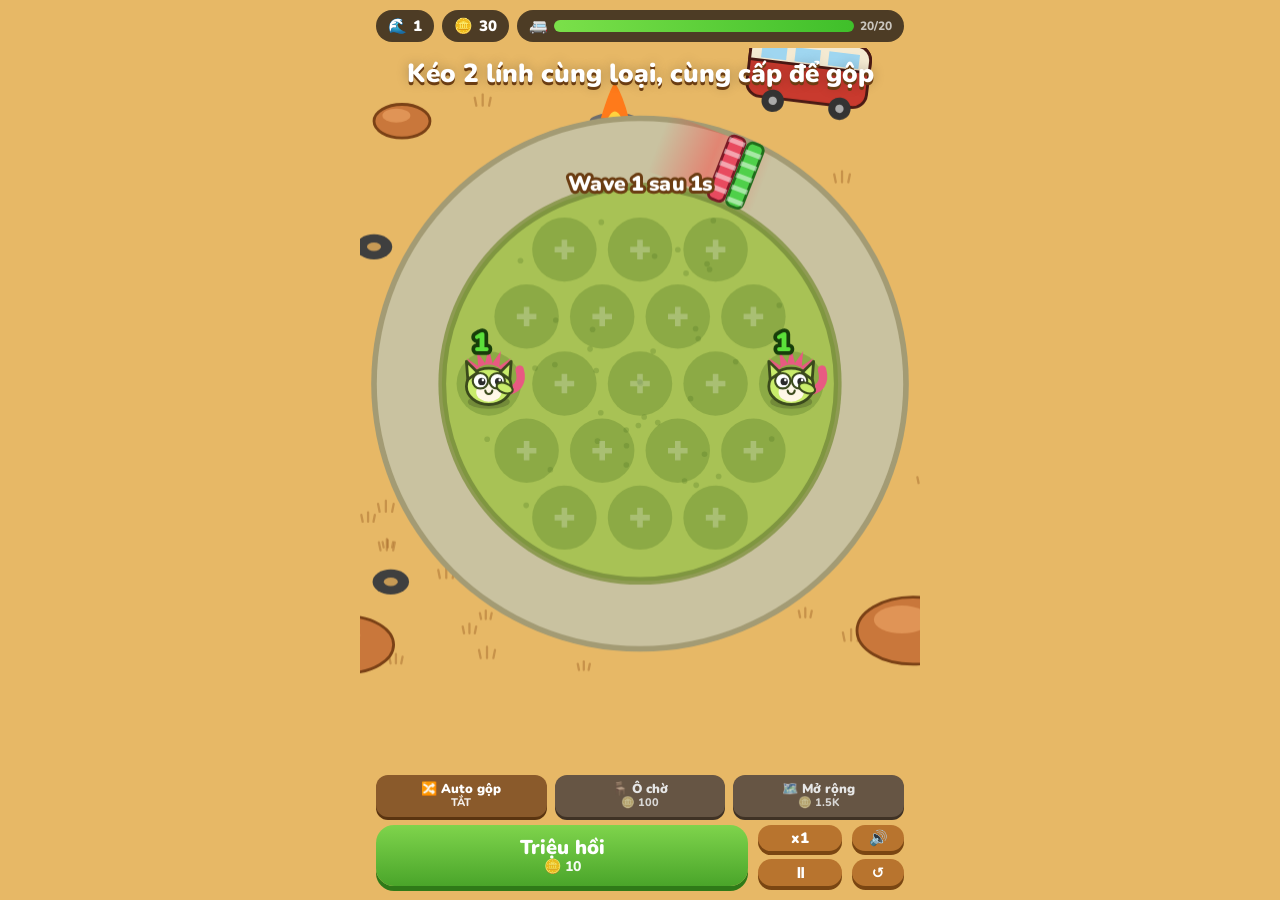
==== commit ef3129d4: "Critter Defense: melee critters and longer ranged reach - Kiếm Xoay (orbiting swords), Giáo Đâm (arm" ====
--- a/game/critter-defense.html
+++ b/game/critter-defense.html
@@ -180,10 +180,15 @@
   piggy:  { vi: 'Heo Đất',    w: 8,  unlock: 3, dmg: 0,   rate: 0,    range: 0,   accent: '#ff9ac2' },
   bolt:   { vi: 'Sấm Sét',    w: 10, unlock: 5, dmg: .75, rate: 1.15, range: -15, accent: '#ffd23f' },
   drum:   { vi: 'Trống Hội',  w: 8,  unlock: 5, dmg: 0,   rate: 0,    range: 0,   accent: '#b5651d' },
+  // melee: hit what their weapon physically reaches
+  sword:  { vi: 'Kiếm Xoay',  w: 14, unlock: 2, dmg: .9,  rate: 0,    range: 0,   accent: '#c0c8d0', melee: true },
+  spear:  { vi: 'Giáo Đâm',   w: 10, unlock: 4, dmg: 3.2, rate: 0,    range: 0,   accent: '#3c9a2a', melee: true },
+  hammer: { vi: 'Búa Tạ',     w: 9,  unlock: 6, dmg: 2.6, rate: 0,    range: 0,   accent: '#8a96a3', melee: true },
+  shield: { vi: 'Khiên Gai',  w: 7,  unlock: 7, dmg: .35, rate: 0,    range: 0,   accent: '#a0622a', melee: true },
 };
 const critDmg = l => Math.round(Math.pow(2.25, l - 1));
 const critRate = l => Math.max(.4, .85 - .03 * l);
-const critRange = l => 175 + l * 6;
+const critRange = l => 215 + l * 6;
 const tDmg = (k, l, buff = 0) => Math.max(1, Math.round(critDmg(l) * TYPES[k].dmg * (1 + buff)));
 const tRate = (k, l) => critRate(l) * TYPES[k].rate;
 const tRange = (k, l) => (critRange(l) + TYPES[k].range) * K;
@@ -600,17 +605,21 @@
 
 // ---------- legends ----------
 const KORD = Object.keys(TYPES);
-const SHORT = { leek: 'Hành', chili: 'Ớt', ice: 'Băng', durian: 'Sầu Riêng', piggy: 'Heo', bolt: 'Sấm', drum: 'Trống' };
+const SHORT = { leek: 'Hành', chili: 'Ớt', ice: 'Băng', durian: 'Sầu Riêng', piggy: 'Heo', bolt: 'Sấm', drum: 'Trống', sword: 'Kiếm', spear: 'Giáo', hammer: 'Búa', shield: 'Khiên' };
 const LEGENDS = {
   'chili+ice': 'Băng Hỏa Long', 'durian+bolt': 'Lôi Độc Thần', 'ice+bolt': 'Bão Tuyết Sấm', 'leek+chili': 'Hành Phi',
   'chili+durian': 'Bom Thối', 'piggy+drum': 'Thần Tài Lễ Hội', 'leek+leek': 'Thần Hành',
+  'sword+sword': 'Kiếm Thánh', 'ice+sword': 'Băng Kiếm', 'bolt+sword': 'Lôi Kiếm', 'chili+hammer': 'Búa Dung Nham',
+  'hammer+hammer': 'Thần Chùy', 'spear+spear': 'Thương Thần',
 };
 const LEG_INFO = {
   'chili+ice': 'quái bị chậm nhận +25% ST', 'durian+bolt': '+2 bước nhảy, không giảm ST', 'ice+bolt': '12% đóng băng',
   'leek+chili': 'phát thứ 2 đủ ST và nổ', 'chili+durian': 'nổ to hơn, độc x1.5', 'piggy+drum': '+15% tốc đánh cho lính quanh', 'leek+leek': 'ném 3 phát',
+  'sword+sword': '2 vòng kiếm', 'ice+sword': 'kiếm làm chậm', 'hammer+hammer': 'choáng x2', 'spear+spear': 'đâm xuyên 3',
 };
 const ATK = ['leek', 'chili', 'ice', 'durian', 'bolt'];
-const PRIO = ['bolt', 'chili', 'durian', 'ice', 'leek', 'drum', 'piggy'];
+const PRIO = ['bolt', 'chili', 'durian', 'ice', 'leek', 'drum', 'piggy', 'sword', 'spear', 'hammer', 'shield'];
+const MELEE = KORD.filter(k => TYPES[k].melee);
 const legKinds = ks => ks.slice().sort((a, b) => KORD.indexOf(a) - KORD.indexOf(b));
 function legendName(key) {
   if (LEGENDS[key]) return LEGENDS[key];
@@ -638,7 +647,7 @@
 }
 function legendStats(c) {
   const P = Math.pow(1.6, c.star - 1), atk = c.kinds.filter(k => ATK.includes(k));
-  const dsum = c.kinds.reduce((s, k) => s + TYPES[k].dmg, 0);
+  const dsum = c.kinds.reduce((s, k) => s + (TYPES[k].melee ? 0 : TYPES[k].dmg), 0);
   return {
     P, atk, dmg: Math.round(critDmg(MAXL) * dsum * 1.4 * P * (1 + c.buff)),
     rate: atk.length ? .85 * Math.min(...atk.map(k => tRate(k, MAXL))) : 1,
@@ -668,6 +677,151 @@
   S.shake = 6;
   banner('✨ ' + legendName(c.key) + ' ✨', 2.2);
   [523, 659, 784, 1047].forEach((f, i) => setTimeout(() => beep(f, .15, 'triangle', .07), i * 90));
+}
+
+// ---------- melee ----------
+// Melee critters hit whatever their weapon physically reaches, so they work best near the track
+// but nothing stops you from placing them anywhere. They also chop barrels and jars in reach.
+const swordGeom = l => ({ N: 1 + Math.ceil(l / 2), R: 60 + 2 * l, BL: 24 + l, w: 4 + .5 * l });
+const wrapA = a => ((a + Math.PI) % (Math.PI * 2) + Math.PI * 2) % (Math.PI * 2) - Math.PI;
+function swordRings(c, l) {
+  const g = swordGeom(l), N = g.N + (c.legend ? c.star - 1 : 0);
+  return c.key === 'sword+sword' ? [{ R: g.R, dir: 1, N, g }, { R: g.R - 16, dir: -1, N, g }] : [{ R: g.R, dir: 1, N, g }];
+}
+// damage the barrel / jar in slot i by n (shared by tapping and melee critters)
+function hitObstacle(i, n) {
+  const c = S.grid[i], s = SLOTS[i];
+  c.hp -= n; c.shake = 1; beep(150, .06, 'square', .05);
+  burst(s.x, s.y - 10, 4, ['#d98a2b', '#8a4e16']);
+  if (c.hp <= 0) {
+    S.grid[i] = null;
+    if (c.gold) { S.coins += c.gold; text(s.x, s.y - 24, '+' + fmt(c.gold), '#ffd23f'); }
+    burst(s.x, s.y - 6, 18, ['#d98a2b', '#8a4e16', '#ffd23f']);
+    beep(500, .2, 'triangle', .06, 500); hud();
+  }
+}
+// obstacle slots whose centre lies within reach of x,y
+const obstaclesNear = (x, y, reach) => SLOTS.map((o, j) => j < NA && S.grid[j] && !isCrit(S.grid[j]) && Math.hypot(o.x - x, o.y - y) <= reach ? j : -1).filter(j => j >= 0);
+function meleeTick(c, s, k, l, dmg, dt, eff) {
+  const hs = 1 - (c.haste || 0);
+  c.mcd = c.mcd || {};
+  if (k === 'sword') {
+    c.hitCd = c.hitCd || new WeakMap();
+    const rings = swordRings(c, l), g = rings[0].g, prev = c.spin || 0;
+    c.spin = prev + g.w * dt;
+    const sweep = g.w * dt;
+    const blade = (R, dir, N, qx, qy, rad) => {
+      const dx = qx - s.x, dy = qy - s.y, dq = Math.hypot(dx, dy);
+      if (Math.abs(dq - R) > g.BL / 2 + rad) return false;
+      const aq = Math.atan2(dy, dx), w = (6 + rad) / Math.max(dq, 1);
+      for (let b = 0; b < N; b++) {
+        const th = dir * prev + b * Math.PI * 2 / N;
+        const d = dir > 0 ? wrapA(aq - th) : wrapA(th - aq);
+        if (d >= -w && d <= sweep + w) return true;
+      }
+      return false;
+    };
+    for (const z of S.zombies) {
+      if (z.dead || z.phased || z.immune || (c.hitCd.get(z) || 0) > S.time) continue;
+      const q = zPos(z);
+      if (rings.some(r => blade(r.R, r.dir, r.N, q.x, q.y - 8 * z.r, 12 * z.r))) {
+        applyEff(z, dmg, eff); c.hitCd.set(z, S.time + .4 * hs);
+        if (S.parts.length < 250) burst(q.x, q.y - 10, 3, ['#ffffff', '#dfe6ee', '#ffd23f']);
+        S.fx.push({ kind: 'slash', x: q.x, y: q.y - 10, a: Math.atan2(q.y - s.y, q.x - s.x), life: .15, max: .15 });
+      }
+    }
+    for (const j of obstaclesNear(s.x, s.y, rings[0].R + g.BL / 2 + 16)) {
+      const o = S.grid[j];
+      if ((c.hitCd.get(o) || 0) > S.time) continue;
+      if (rings.some(r => blade(r.R, r.dir, r.N, SLOTS[j].x, SLOTS[j].y, 16))) { hitObstacle(j, 1); c.hitCd.set(o, S.time + .4 * hs); }
+    }
+    return;
+  }
+  if ((c.mcd[k] = (c.mcd[k] || 0) - dt) > 0) return;
+  if (k === 'spear') {
+    const reach = 80 + 3 * l, t = pickTarget(s, reach);
+    const obs = obstaclesNear(s.x, s.y, reach);
+    if (!t && !obs.length) { c.mcd[k] = .1; return; }
+    c.mcd[k] = critRate(l) * 1.1 * hs; c.throwT = 1; c.bounce = 1;
+    c.pokes = (c.pokes || 0) + 1;
+    if (!t) { hitObstacle(obs[0], 1); thrust(s, SLOTS[obs[0]]); return; }
+    const p = zPos(t); thrust(s, { x: p.x, y: p.y - 12 * t.r });
+    applyEff(t, dmg, Object.assign({}, eff, { pierce: 1 }));
+    // every 3rd poke (every poke for Thương Thần) skewers the ones right behind
+    const extra = c.key === 'spear+spear' ? 2 : c.pokes % 3 === 0 ? 1 : 0;
+    S.zombies.filter(z => !z.dead && z !== t && z.d < t.d && t.d - z.d <= 30 * (1 + extra)).sort((a, b) => b.d - a.d).slice(0, extra)
+      .forEach(z => applyEff(z, Math.round(dmg * .5), Object.assign({}, eff, { pierce: 1 })));
+    beep(700, .04, 'triangle', .03);
+    return;
+  }
+  if (k === 'hammer') {
+    const reach = 76 + 2 * l, t = pickTarget(s, reach);
+    const obs = obstaclesNear(s.x, s.y, reach);
+    if (!t && !obs.length) { c.mcd[k] = .1; return; }
+    c.mcd[k] = (2.4 - .1 * l) * hs; c.throwT = 1; c.bounce = 1;
+    obs.forEach(j => hitObstacle(j, 2));
+    const p = t ? zPos(t) : SLOTS[obs[0]], aoe = 30 + 2 * l, daze = (.3 + .04 * l) * (c.key === 'hammer+hammer' ? 2 : 1);
+    if (t) for (const z of S.zombies.slice()) {
+      if (z.dead) continue;
+      const q = zPos(z);
+      if (z !== t && Math.hypot(q.x - p.x, q.y - p.y) > aoe) continue;
+      applyEff(z, dmg, eff);
+      if (z.dead) continue;
+      if (z.isBoss) { if (z.state === 'charge') { z.state = 'walk'; z.chargeMul = 1; text(q.x, q.y - 60, 'Chặn!', '#fff', 16); } }
+      else { z.d = Math.max(z.d - (16 + 2 * l) * (HEAVY[z.kind] ? .5 : 1), Math.min(z.d, 0)); z.frzT = Math.max(z.frzT, daze); }
+    }
+    S.fx.push({ kind: 'ring', x: p.x, y: p.y, r0: 6, r1: aoe, col: '#ffe6a0', life: .3, max: .3 });
+    burst(p.x, p.y, 8, ['#c9c2a0', '#a39b74']); S.shake = Math.max(S.shake, 2); beep(70, .2, 'square', .07);
+    return;
+  }
+  if (k === 'shield') {
+    const reach = 78 + 2 * l;
+    c.mcd[k] = 1 * hs;
+    const slow = { m: Math.max(.45, .7 - .03 * l), t: 1.1 };
+    let any = false;
+    for (const z of S.zombies.slice()) {
+      if (z.dead || z.phased) continue;
+      const q = zPos(z);
+      if (Math.hypot(q.x - s.x, q.y - s.y) > reach) continue;
+      applyEff(z, dmg, Object.assign({}, eff, { slow })); any = true;
+    }
+    obstaclesNear(s.x, s.y, reach).forEach(j => { hitObstacle(j, 1); any = true; });
+    if (any) { c.throwT = 1; S.fx.push({ kind: 'ring', x: s.x, y: s.y, r0: 20, r1: reach, col: 'rgba(181,101,29,.6)', life: .3, max: .3 }); }
+  }
+}
+function meleeReach(c) {
+  const l = c.legend ? MAXL + 1 : c.lvl;
+  const r = { sword: () => { const g = swordGeom(l); return g.R + g.BL / 2; }, spear: () => 80 + 3 * l, hammer: () => 76 + 2 * l, shield: () => 78 + 2 * l };
+  return Math.max(0, ...(c.legend ? c.kinds : [c.kind]).filter(k => r[k]).map(k => r[k]()));
+}
+function thrust(s, p) { S.fx.push({ kind: 'thrust', x0: s.x, y0: s.y - 6, x1: p.x, y1: p.y, life: .18, max: .18 }); }
+function drawBlade(BL) {
+  poly([[0, -3], [BL - 6, -3.5], [BL, 0], [BL - 6, 3.5], [0, 3]], '#dfe6ee', '#6a737b', 1.2);
+  ctx.globalAlpha *= .6; ctx.strokeStyle = '#fff'; ctx.lineWidth = 1; ctx.beginPath(); ctx.moveTo(2, 0); ctx.lineTo(BL - 7, 0); ctx.stroke(); ctx.globalAlpha /= .6;
+  rrect(-2, -6, 4, 12, 1.5, '#ffd23f', '#8a6400', 1);
+  rrect(-8, -1.5, 6, 3, 1, '#7a4a22');
+}
+function drawMelee() {
+  S.grid.forEach((c, i) => {
+    if (i >= NA || !isCrit(c) || !has(c, 'sword') || c.fuseT > 0 || (drag && drag.from === i)) return;
+    const s = SLOTS[i], l = c.legend ? 7 : c.lvl;
+    for (const r of swordRings(c, l)) {
+      const th0 = r.dir * (c.spin || 0);
+      ctx.save(); ctx.translate(s.x, s.y);
+      if (c.stun > 0) ctx.globalAlpha = .5;
+      ctx.strokeStyle = 'rgba(223,230,238,.3)'; ctx.lineWidth = r.g.BL * .6; ctx.lineCap = 'butt';
+      for (let b = 0; b < r.N; b++) {
+        const th = th0 + b * Math.PI * 2 / r.N;
+        ctx.beginPath(); ctx.arc(0, 0, r.R, r.dir > 0 ? th - .6 : th, r.dir > 0 ? th : th + .6); ctx.stroke();
+        ctx.save(); ctx.rotate(th); ctx.translate(r.R - r.g.BL / 2, 0);
+        // blades trail behind the spin direction, edge facing forward
+        if (r.dir < 0) ctx.scale(1, -1);
+        ctx.rotate(Math.PI / 2 * 0); drawBlade(r.g.BL);
+        ctx.restore();
+      }
+      ctx.restore();
+    }
+  });
 }
 
 // ---------- critters ----------
@@ -700,6 +854,7 @@
       }
       return;
     }
+    if (TYPES[k].melee) return meleeTick(c, s, k, c.lvl, tDmg(k, c.lvl, c.buff), dt, {});
     if (k === 'drum') {
       if ((c.beat -= dt) <= 0) {
         c.beat = 1; c.throwT = 1;
@@ -735,6 +890,11 @@
   if (has(c, 'drum') && (c.beat -= dt) <= 0) {
     c.beat = 1; if (!st.atk.length) c.throwT = 1;
     S.fx.push({ kind: 'ring', x: s.x, y: s.y, r0: 20, r1: drumAura(c).rad, col: 'rgba(255,210,63,.55)', life: .45, max: .45 });
+  }
+  for (const mk of new Set(c.kinds.filter(k => TYPES[k].melee))) {
+    const md = Math.round(critDmg(MAXL) * TYPES[mk].dmg * 1.4 * st.P * (1 + c.buff));
+    const me = legendEff(c, md); delete me.r;
+    meleeTick(c, s, mk, MAXL + 1, md, dt, me);
   }
   if (!st.atk.length || (c.cd -= dt) > 0) return;
   const pref = has(c, 'ice') ? 'ice' : has(c, 'durian') ? 'durian' : null;
@@ -947,6 +1107,15 @@
   if (has(c, 'ice')) { ctx.beginPath(); ctx.arc(0, -10, 10, Math.PI, 0); ctx.closePath(); ctx.fillStyle = '#f4fbff'; ctx.fill(); ctx.strokeStyle = '#9cc8e8'; ctx.lineWidth = 1.5; ctx.stroke(); circle(0, -21, 3, '#fff', '#9cc8e8', 1); }
   if (has(c, 'chili')) { ell(2, -15, 9, 3.5, '#e8261c', '#7a120c', 1.2, -.3); ctx.strokeStyle = '#3c9a2a'; ctx.lineWidth = 2; ctx.beginPath(); ctx.moveTo(-7, -12); ctx.lineTo(-10, -16); ctx.stroke(); }
   if (has(c, 'bolt')) { ctx.strokeStyle = '#3b4a1c'; ctx.lineWidth = 1.5; ctx.beginPath(); ctx.moveTo(0, -10); ctx.lineTo(3, -24); ctx.stroke(); circle(3, -25, 3.2, '#ffd23f', '#a07a00', 1); }
+  if (has(c, 'sword')) {
+    rrect(-14, -12, 28, 4, 2, '#e2323a', '#7a1218', 1);
+    ctx.strokeStyle = '#e2323a'; ctx.lineWidth = 2.5; ctx.beginPath(); ctx.moveTo(-14, -10); ctx.quadraticCurveTo(-22, -8 + Math.sin(S.time * 8) * 2, -26, -4); ctx.moveTo(-14, -9); ctx.quadraticCurveTo(-20, -4, -23, 1); ctx.stroke();
+  }
+  if (has(c, 'spear')) poly([[-17, -11], [17, -11], [0, -30]], '#e9d27a', '#a08a3a', 1.2);
+  if (has(c, 'hammer')) {
+    ctx.beginPath(); ctx.arc(0, -9, 12, Math.PI, 0); ctx.closePath(); ctx.fillStyle = '#8a96a3'; ctx.fill(); ctx.strokeStyle = '#4a5560'; ctx.lineWidth = 1.5; ctx.stroke();
+    [-1, 1].forEach(d => poly([[d * 10, -14], [d * 20, -24], [d * 13, -10]], '#fff8e8', '#8a7a60', 1));
+  }
   if (has(c, 'drum')) { ell(0, 8, 9, 5.5, '#d9483b', '#6b1a12', 1.5); ctx.strokeStyle = '#fff'; ctx.lineWidth = 1.2; ctx.beginPath(); ctx.moveTo(-6, 7); ctx.lineTo(6, 10); ctx.moveTo(-6, 10); ctx.lineTo(6, 7); ctx.stroke(); }
   [-6, 6].forEach(ex => { circle(ex, -2, 5.5, '#fff', '#3b4a1c', 1.5); circle(ex + 1, -1.5, 2.6, '#2a2a2a'); circle(ex + 1.8, -2.6, .9, '#fff'); });
   if (has(c, 'piggy')) { ell(0, 5, 5, 3.5, '#ffb3cf', '#a0506a', 1); circle(-1.6, 5, .9, '#5a2a3a'); circle(1.6, 5, .9, '#5a2a3a'); rrect(-4, -13, 8, 2.5, 1, '#7a2a3a'); }
@@ -954,7 +1123,10 @@
   ctx.save(); ctx.translate(16, 5); ctx.rotate(-1.2 + c.throwT * 1.8);
   ell(0, -5, 3.5, 6, col, '#3b4a1c', 1.5);
   if (has(c, 'durian')) drawSpiky(0, -12, 4.5);
+  if (has(c, 'spear')) { ctx.strokeStyle = '#8a5a2b'; ctx.lineWidth = 2; ctx.beginPath(); ctx.moveTo(0, 4); ctx.lineTo(0, -24); ctx.stroke(); poly([[0, -31], [3, -23], [-3, -23]], '#dfe6ee', '#3c9a2a', 1); }
+  if (has(c, 'hammer')) { ctx.strokeStyle = '#7a4a22'; ctx.lineWidth = 2.5; ctx.beginPath(); ctx.moveTo(0, 2); ctx.lineTo(0, -18); ctx.stroke(); rrect(-7, -25, 14, 9, 2, '#8a96a3', '#4a5560', 1.2); }
   ctx.restore();
+  if (has(c, 'shield')) { circle(-15, 6, 7.5, '#a0622a', '#5a3410', 1.5); circle(-15, 6, 2.5, '#d9d0c0'); [0, 1, 2, 3].forEach(n => { const a = n * Math.PI / 2 + .78; circle(-15 + Math.cos(a) * 5, 6 + Math.sin(a) * 5, 1, '#dfe6ee'); }); }
   if (L) {
     const hy = -38 + Math.sin(S.time * 3) * 1.5;
     ell(0, hy, 12, 3.5, null, 'rgba(255,240,150,.9)', 2.5);
@@ -1252,6 +1424,13 @@
     ctx.globalAlpha = Math.max(0, f.life / f.max);
     if (f.kind === 'ring') circle(f.x, f.y, f.r0 + (f.r1 - f.r0) * t, null, f.col, 3);
     if (f.kind === 'fly') circle(f.x0 + (f.x1 - f.x0) * t, f.y0 + (f.y1 - f.y0) * t - Math.sin(t * Math.PI) * 20, 9 - t * 4, f.col, '#fff', 2);
+    if (f.kind === 'slash') { ctx.strokeStyle = '#fff'; ctx.lineWidth = 2.5; ctx.beginPath(); ctx.arc(f.x, f.y, 10 + t * 6, f.a - .9, f.a + .9); ctx.stroke(); }
+    if (f.kind === 'thrust') {
+      const e = Math.sin(t * Math.PI), x = f.x0 + (f.x1 - f.x0) * e, y = f.y0 + (f.y1 - f.y0) * e;
+      ctx.strokeStyle = '#8a5a2b'; ctx.lineWidth = 3; ctx.beginPath(); ctx.moveTo(f.x0, f.y0); ctx.lineTo(x, y); ctx.stroke();
+      const a = Math.atan2(f.y1 - f.y0, f.x1 - f.x0);
+      poly([[x + Math.cos(a) * 9, y + Math.sin(a) * 9], [x + Math.cos(a + 2.4) * 5, y + Math.sin(a + 2.4) * 5], [x + Math.cos(a - 2.4) * 5, y + Math.sin(a - 2.4) * 5]], '#dfe6ee', '#3c9a2a', 1);
+    }
     if (f.kind === 'flash') circle(f.x, f.y, 45 * (.6 + t * .6), 'rgba(255,255,255,.85)');
     if (f.kind === 'bolt') {
       [[6, f.cols ? f.cols[0] : 'rgba(255,210,63,.5)'], [2.5, f.cols ? f.cols[1] : '#fff6a0']].forEach(([lw, col]) => {
@@ -1306,6 +1485,7 @@
   S.grid.forEach((c, i) => { if (c && !(drag && drag.from === i)) ents.push({ y: SLOTS[i].y, f: () => isCrit(c) ? drawCritter(SLOTS[i].x, SLOTS[i].y, c) : drawBarrel(SLOTS[i], c) }); });
   for (const z of S.zombies) { const p = zPos(z); ents.push({ y: p.y, f: () => drawZombie(z) }); }
   ents.sort((a, b) => a.y - b.y).forEach(e => e.f());
+  drawMelee();
   drawWarns();
   for (const s of S.shots) drawShot(s);
   drawFx();
@@ -1315,7 +1495,11 @@
   ctx.globalAlpha = 1;
   if (drag) {
     const c = S.grid[drag.from];
-    if (c) drawCritter(drag.x, drag.y - 10, c, 1.15, true);
+    if (c) {
+      const r = meleeReach(c);
+      if (r) circle(drag.x, drag.y, r, 'rgba(225,232,240,.12)', 'rgba(225,232,240,.6)', 2);
+      drawCritter(drag.x, drag.y - 10, c, 1.15, true);
+    }
     if (fuseHover) label(fuseHover.t, fuseHover.s.x, fuseHover.s.y - 58, 14, '#ffd23f', '#5a3000');
   }
   drawBossBar();
@@ -1336,17 +1520,7 @@
   const p = toWorld(e), i = slotAt(p.x, p.y);
   if (i < 0 || !S.grid[i]) return;
   const c = S.grid[i];
-  if (!isCrit(c)) {
-    c.hp--; c.shake = 1; beep(150, .06, 'square', .05);
-    burst(SLOTS[i].x, SLOTS[i].y - 10, 4, ['#d98a2b', '#8a4e16']);
-    if (c.hp <= 0) {
-      S.grid[i] = null;
-      if (c.gold) { S.coins += c.gold; text(SLOTS[i].x, SLOTS[i].y - 24, '+' + fmt(c.gold), '#ffd23f'); }
-      burst(SLOTS[i].x, SLOTS[i].y - 6, 18, ['#d98a2b', '#8a4e16', '#ffd23f']);
-      beep(500, .2, 'triangle', .06, 500); hud();
-    }
-    return;
-  }
+  if (!isCrit(c)) { hitObstacle(i, 1); return; }
   drag = { from: i, x: p.x, y: p.y, sx: p.x, sy: p.y };
   cv.setPointerCapture(e.pointerId);
 });
@@ -1363,10 +1537,10 @@
       if (c.legend) {
         const st = legendStats(c);
         text(s.x, s.y - 52, `${legendName(c.key)} ${'★'.repeat(c.star)}`, '#ffd23f', 13);
-        text(s.x, s.y - 36, (st.atk.length ? `ST ${fmt(st.dmg)}` : 'Hỗ trợ') + (LEG_INFO[c.key] ? ' · ' + LEG_INFO[c.key] : ''), '#fff', 11);
+        text(s.x, s.y - 36, (st.atk.length ? `ST ${fmt(st.dmg)}` : c.kinds.some(k => TYPES[k].melee) ? 'Cận chiến' : 'Hỗ trợ') + (LEG_INFO[c.key] ? ' · ' + LEG_INFO[c.key] : ''), '#fff', 11);
         return;
       }
-      const info = k === 'piggy' ? `+${Math.round(2 * Math.pow(1.8, c.lvl - 1))}🪙/8s` : k === 'drum' ? `+${Math.round(Math.min(.6, .15 + .03 * c.lvl) * 100)}% ST` : `ST ${fmt(tDmg(k, c.lvl, c.buff))}`;
+      const info = k === 'piggy' ? `+${Math.round(2 * Math.pow(1.8, c.lvl - 1))}🪙/8s` : k === 'drum' ? `+${Math.round(Math.min(.6, .15 + .03 * c.lvl) * 100)}% ST` : `ST ${fmt(tDmg(k, c.lvl, c.buff))}` + (k === 'sword' ? ` · ${swordGeom(c.lvl).N} kiếm` : '');
       text(s.x, s.y - 44, `${TYPES[k].vi} · ${info}`, '#fff', 13);
     }
     return;
@@ -1437,11 +1611,15 @@
   const oldA = S.grid.slice(0, NA).map((c, i) => c && { c, d: Math.hypot(SLOTS[i].x - CX, SLOTS[i].y - CY) }).filter(Boolean);
   const oldB = S.grid.slice(NA).filter(Boolean);
   oldA.sort((a, b) => a.d - b.d);
+  const isMel = c => isCrit(c) && (c.legend ? c.kinds : [c.kind]).some(k => TYPES[k].melee);
   applyLayout(li, benchN);
   S.layout = li; S.benchN = benchN;
   S.grid = Array(SLOTS.length).fill(null);
   const order = SLOTS.slice(0, NA).map((s, i) => i).sort((i, j) => Math.hypot(SLOTS[i].x - CX, SLOTS[i].y - CY) - Math.hypot(SLOTS[j].x - CX, SLOTS[j].y - CY));
-  oldA.forEach((o, n) => { S.grid[order[n]] = o.c; o.c.pop = .6; });
+  // melee critters keep hugging the track: they take the outermost slots, everything else fills from the centre
+  const mel = oldA.filter(o => isMel(o.c)), rest = oldA.filter(o => !isMel(o.c));
+  mel.forEach((o, n) => { S.grid[order[order.length - 1 - n]] = o.c; o.c.pop = .6; });
+  rest.forEach((o, n) => { S.grid[order[n]] = o.c; o.c.pop = .6; });
   oldB.forEach((c, n) => { S.grid[NA + n] = c; });
   S.warns = []; drag = null;
 }
@@ -1477,9 +1655,10 @@
     }
   }
   if (!best) return false;
-  // keep the one nearer the centre, it has the better reach
+  // ranged keeps the one nearer the centre (better reach)
   const di = Math.hypot(SLOTS[best.i].x - CX, SLOTS[best.i].y - CY), dj = Math.hypot(SLOTS[best.j].x - CX, SLOTS[best.j].y - CY);
-  const [from, to] = di < dj ? [best.j, best.i] : [best.i, best.j];
+  const outer = TYPES[S.grid[best.i].kind].melee;   // melee keeps the slot nearer the track
+  const [from, to] = (di < dj) !== outer ? [best.j, best.i] : [best.i, best.j];
   doMerge(from, to);
   return true;
 }
